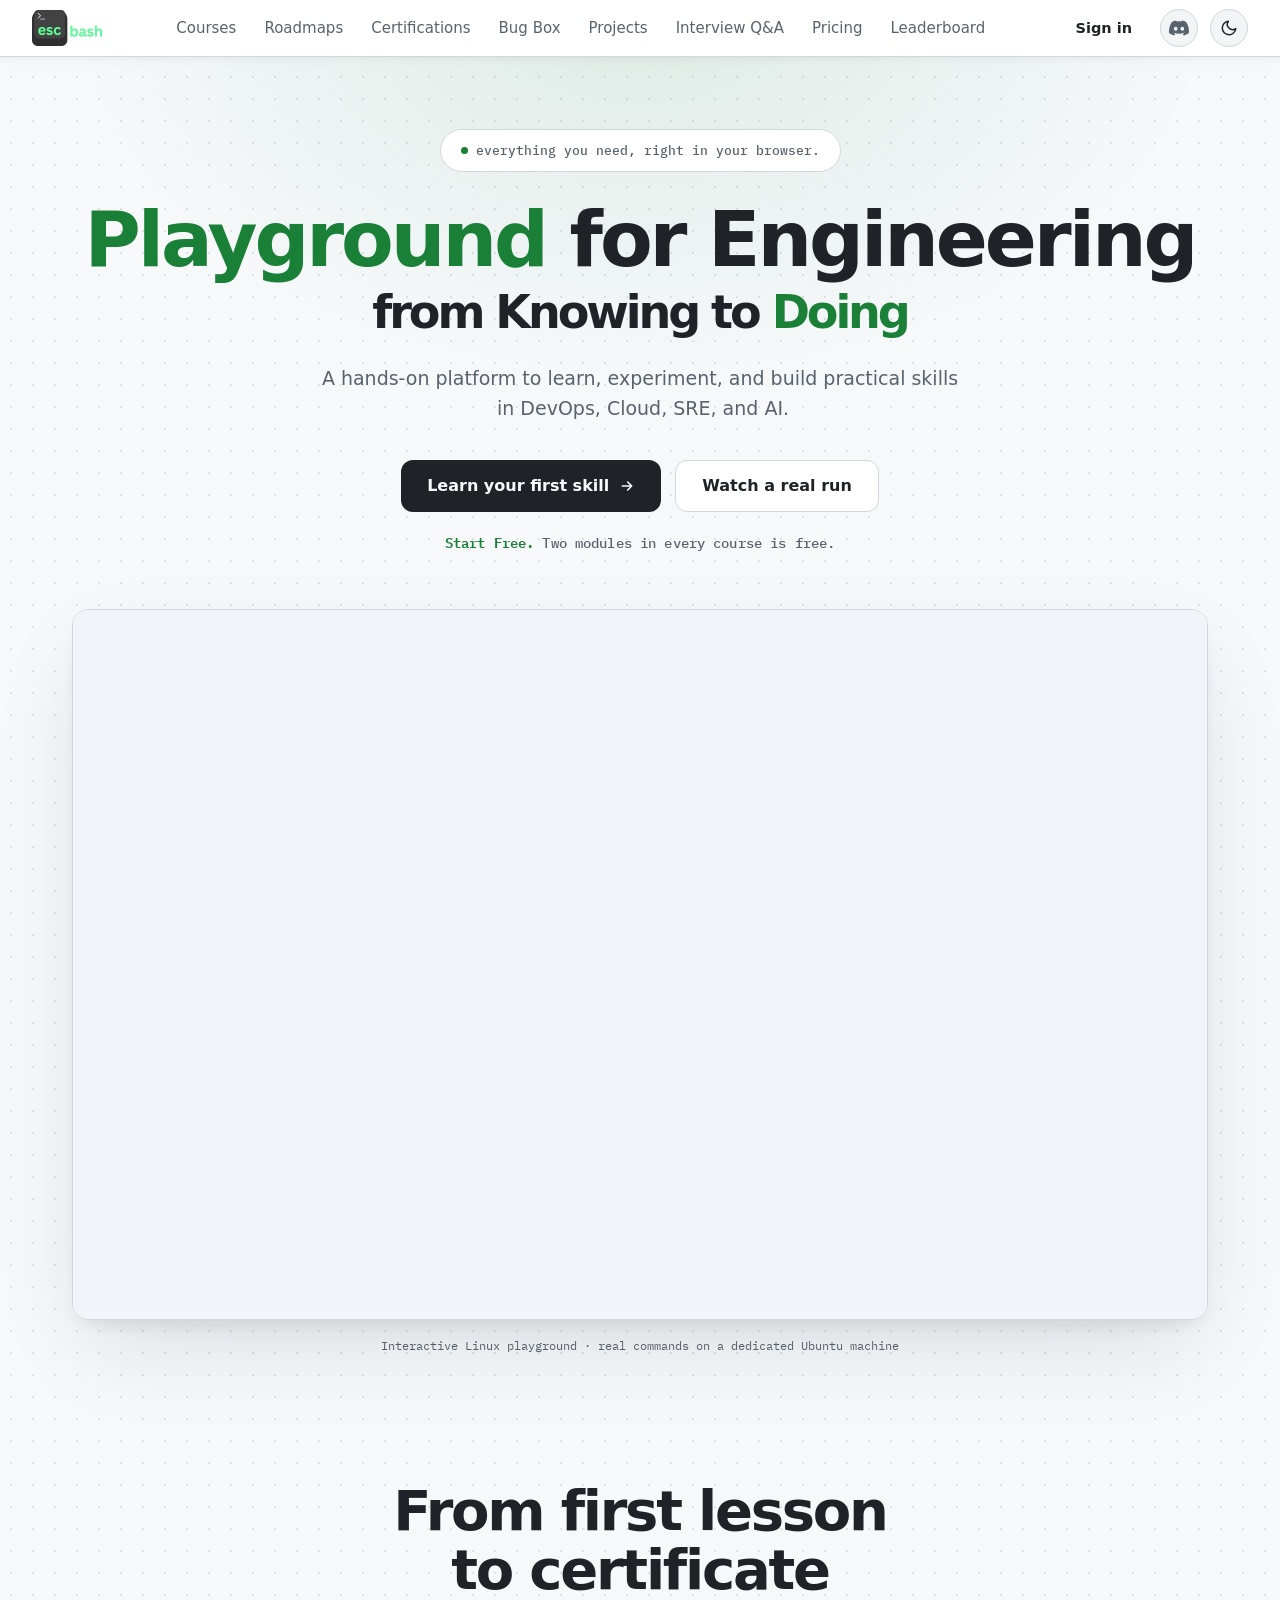
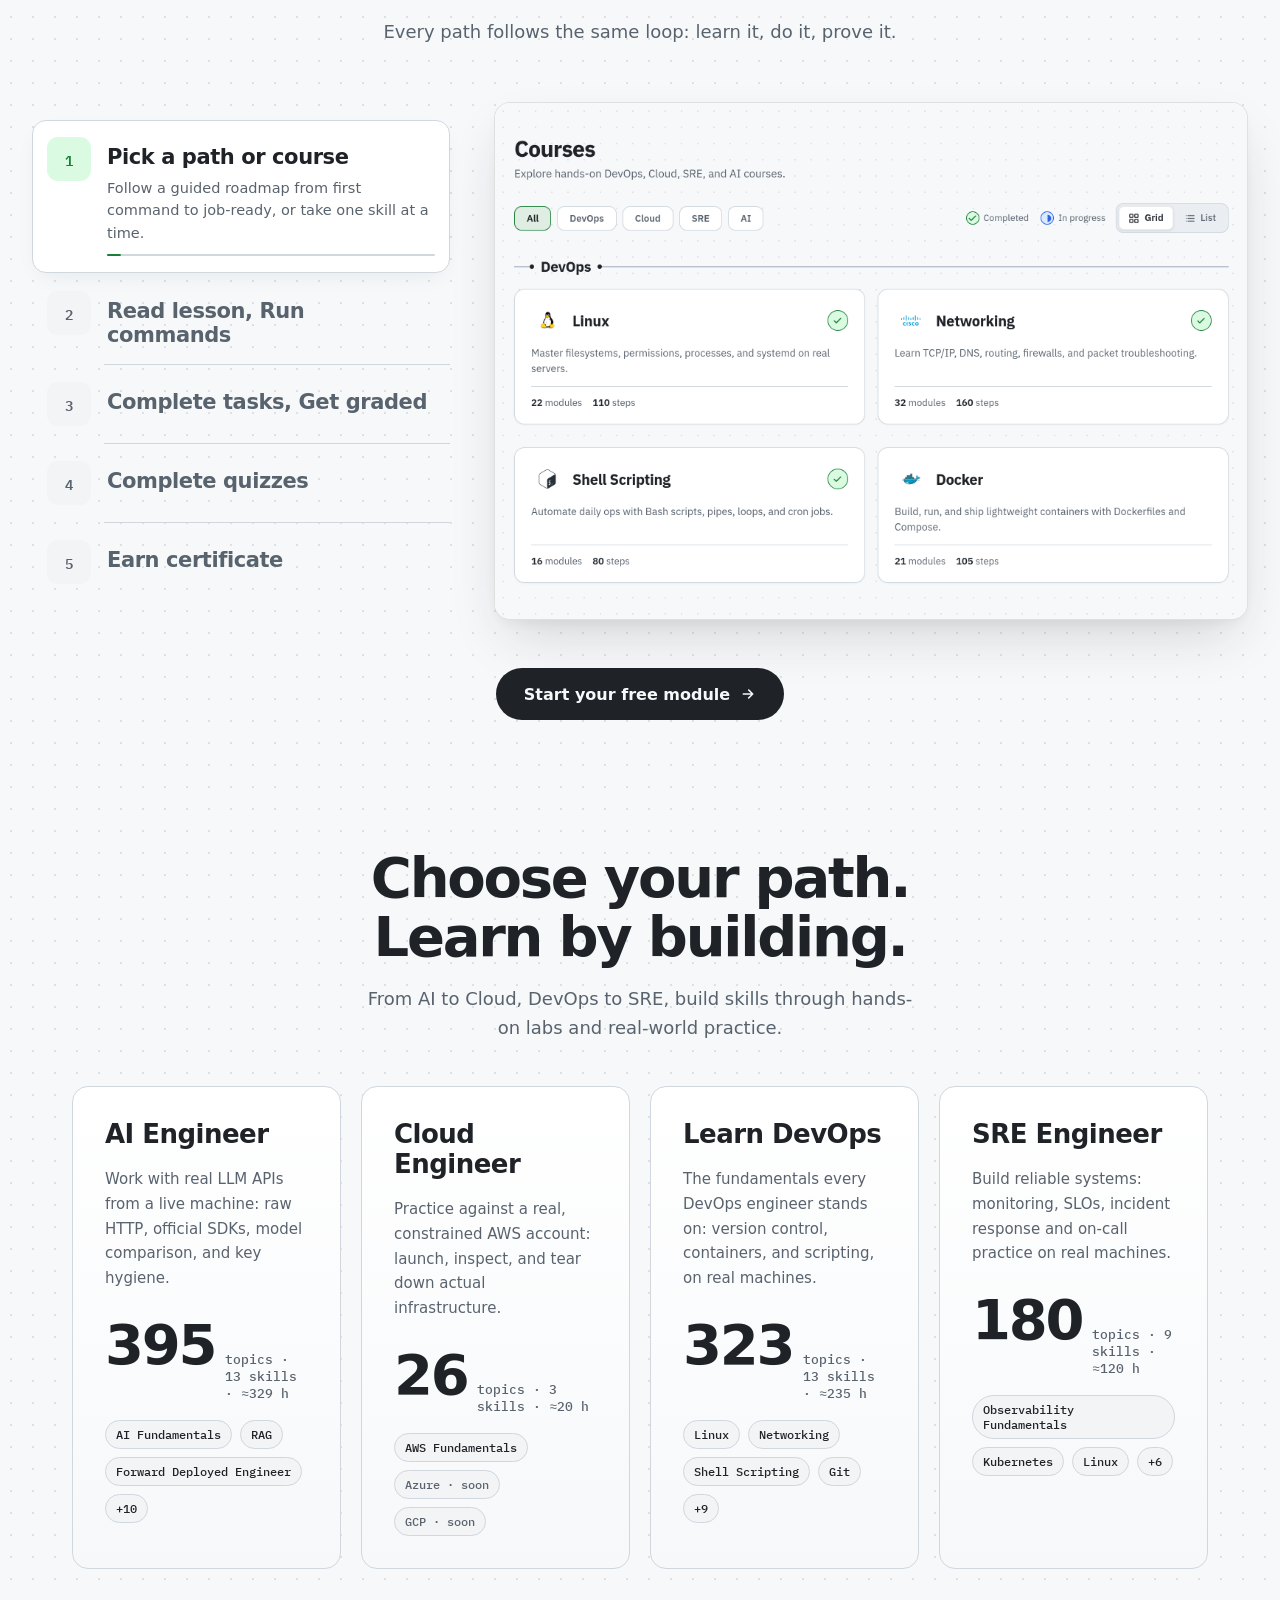
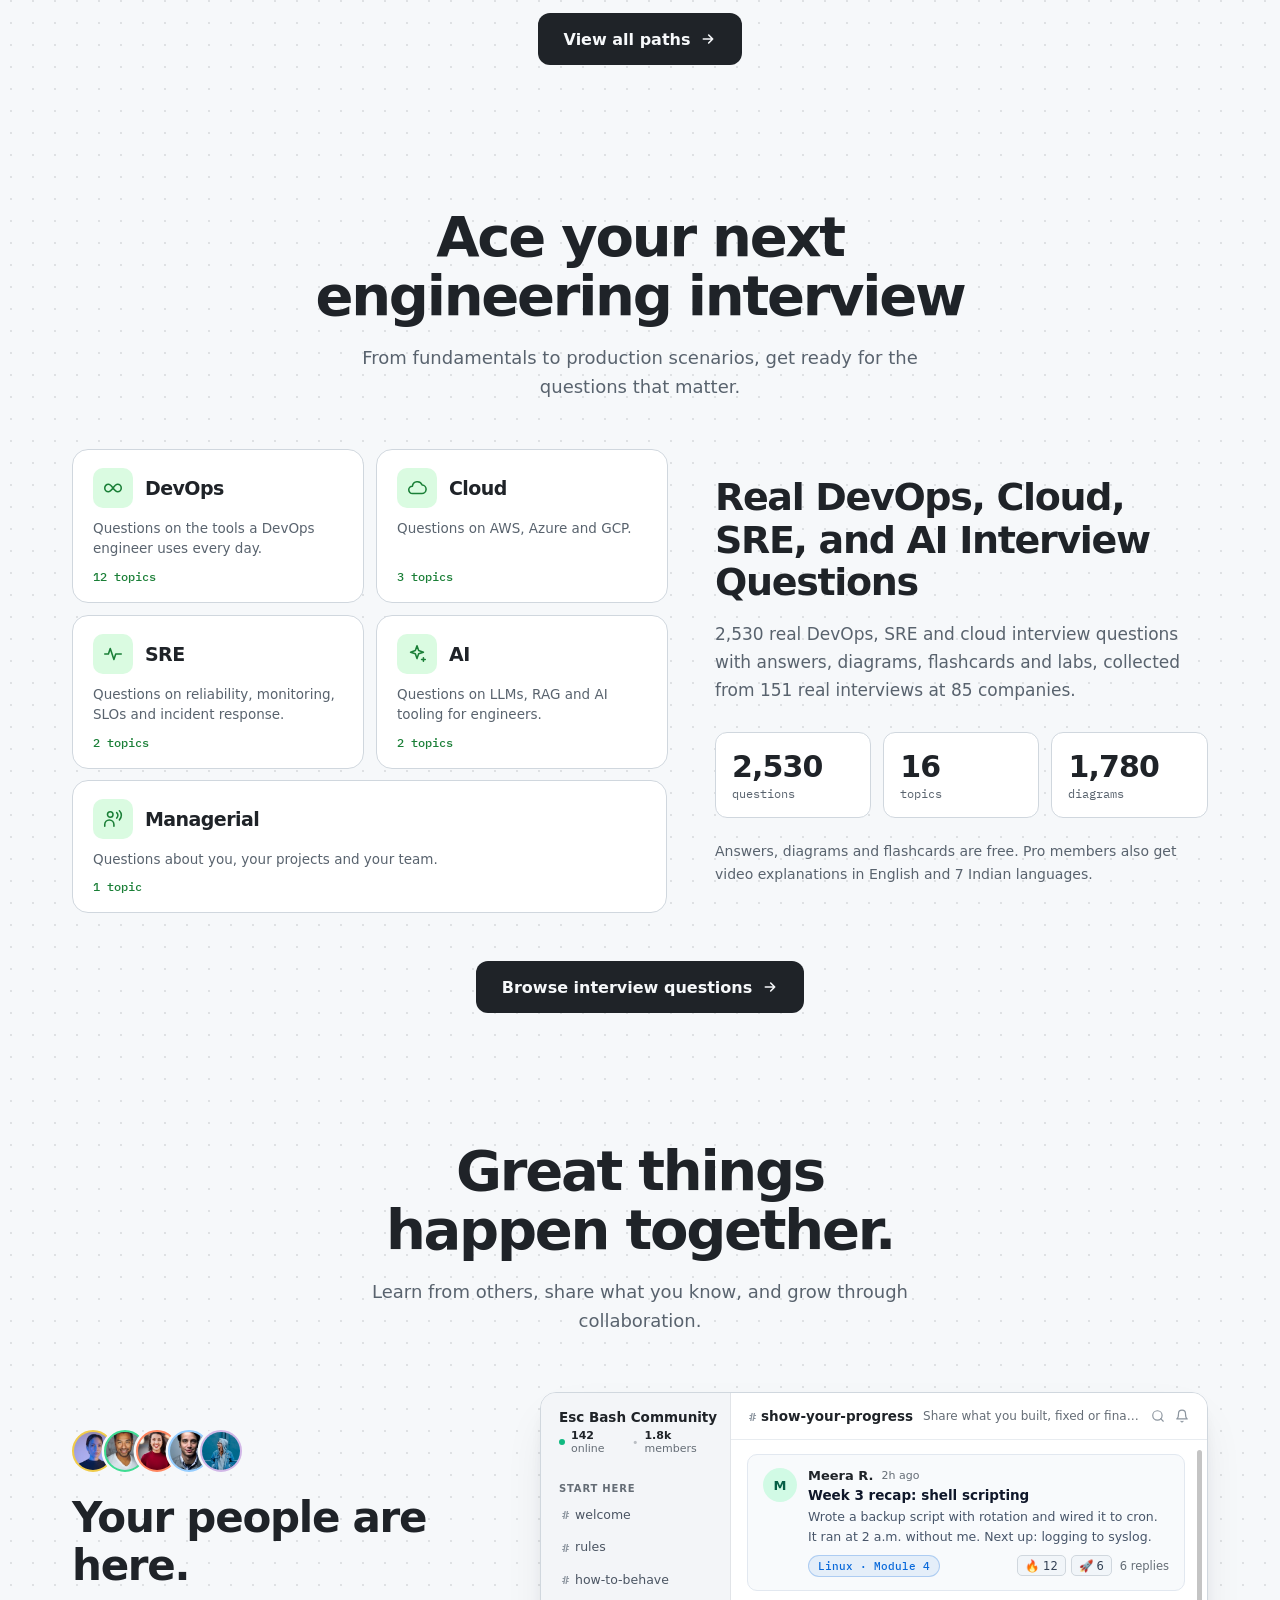
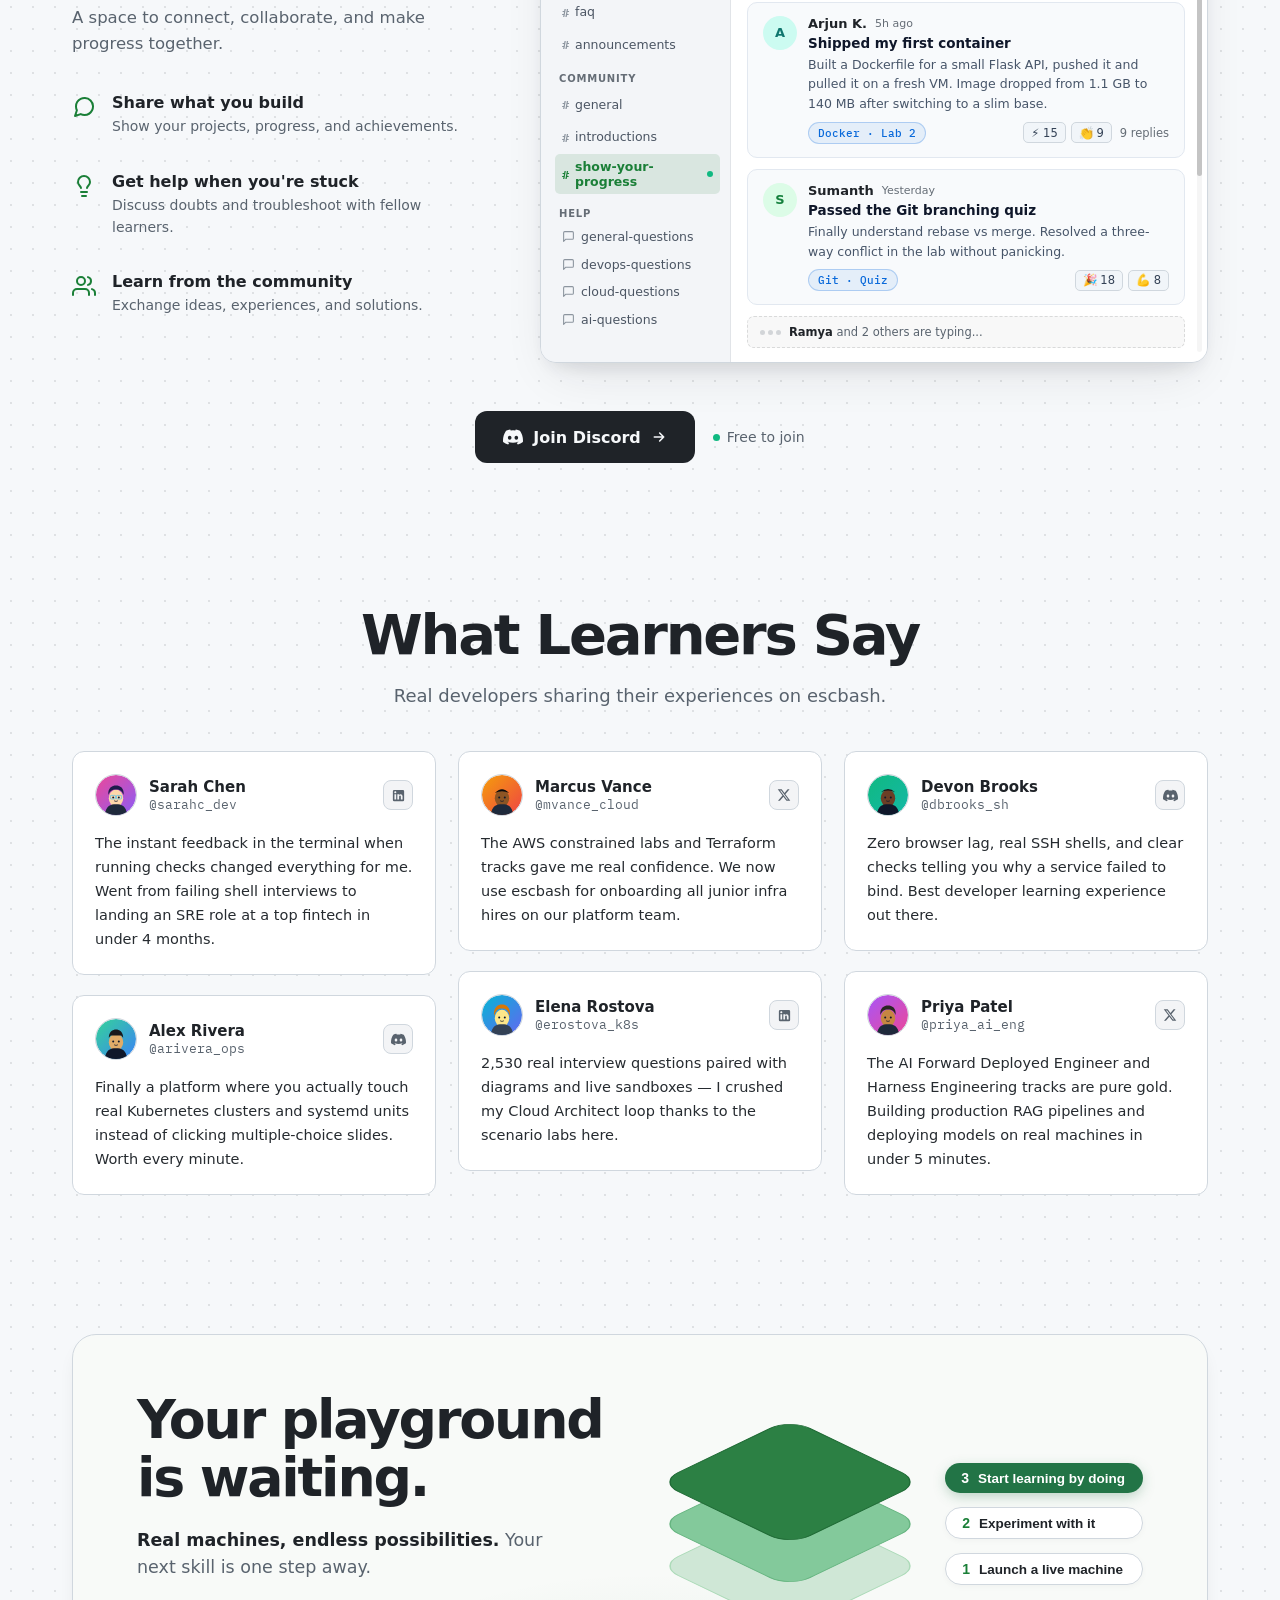
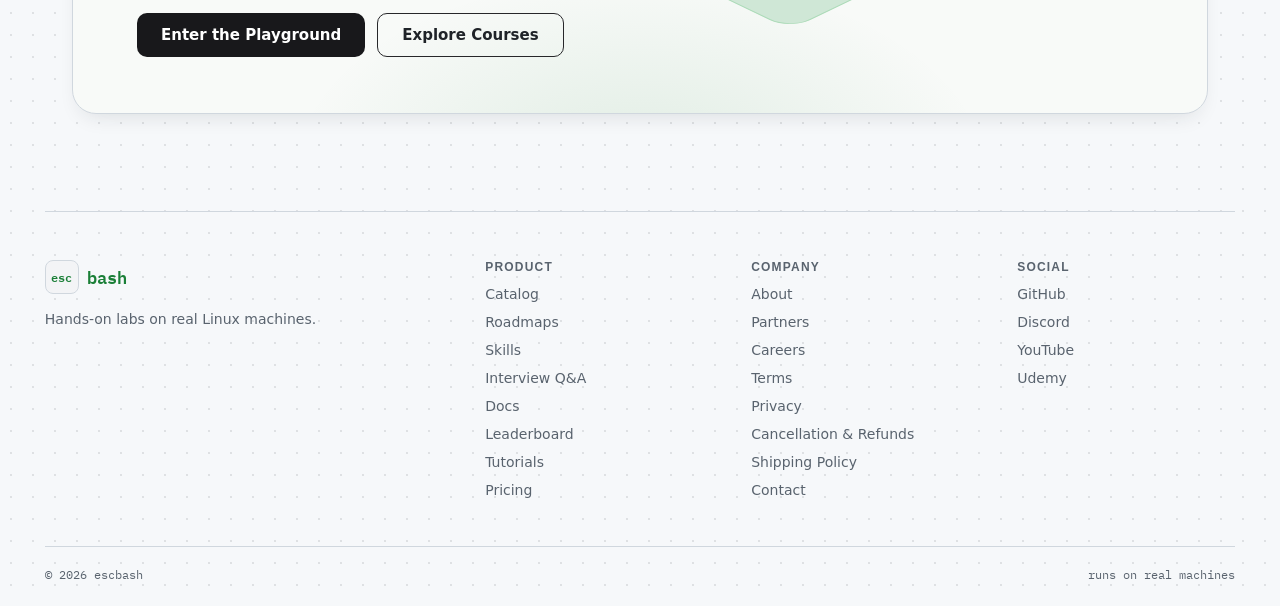
==== index.html @ 96cfae1f "Add DevSecOps static website" ====
<!DOCTYPE html>
<!--
  index.html - static build (HTML + CSS + JS only).
  Markup is pre-rendered; interactions live in JS/escbash.js, menu/step
  fragments in JS/escbash1-data.js. Fonts are self-hosted in fonts/ and
  tech logos in images/tech/. No network requests are needed to render.
-->
<html lang="en">

<head>
  <meta charset="utf-8">
  <script src="JS/theme-init.js"></script>
  <title>escbash - playground for engineering</title>
  <link rel="stylesheet" href="CSS/escbash1.css">
  <meta name="hz:slide-selector" content="[data-canvas-width]">
  <meta name="hz:canvas-width" content="1440">
  <meta name="hz:canvas-height" content="4700">
</head>

<body>
<div id="dc-root"><div class="sc-host">
    <div data-canvas-width="1440" data-canvas-height="4700" data-document-role="page" data-label="B · Lab Window" style="position: relative; color: var(--ink); font-family: Manrope, system-ui, sans-serif; min-height: 100%; overflow-x: clip;">

      
      <header class="top-header">
        <div class="wrap header-inner">
          <a href="index.html" class="brand-link" aria-label="escbash home">
            <img src="[data-uri]" alt="escbash" class="brand-logo">
          </a>
          <nav class="nav-links" aria-label="Main Navigation">
            <button type="button" class="nav-link course-trigger" id="courseMenuBtn" aria-haspopup="menu" aria-expanded="false" aria-controls="courseMenuDropdown">Courses</button>
            <button type="button" class="nav-link course-trigger" id="roadmapMenuBtn" aria-haspopup="menu" aria-expanded="false" aria-controls="roadmapMenuDropdown">Roadmaps</button>
            <a href="#journey" class="nav-link">Certifications</a>
            <a href="#bug-box" class="nav-link">Bug Box</a>
            <a href="#projects" class="nav-link">Projects</a>
            <a href="#interview-qa" class="nav-link">Interview Q&amp;A</a>
            <a href="#start" class="nav-link">Pricing</a>
            <a href="#voices" class="nav-link">Leaderboard</a>
          </nav>
          <div class="top-actions">
            <a href="user-profile.html" class="nav-signin">Sign in</a>
            <a href="https://discord.gg" target="_blank" rel="noopener noreferrer" class="nav-icon-btn discord-btn" aria-label="Discord Community" title="Discord Community">
              <svg width="20" height="20" viewBox="0 0 24 24" fill="currentColor" aria-hidden="true">
                <path d="M20.317 4.37a19.791 19.791 0 0 0-4.885-1.515.074.074 0 0 0-.079.037c-.21.375-.444.864-.608 1.25a18.27 18.27 0 0 0-5.487 0 12.64 12.64 0 0 0-.617-1.25.077.077 0 0 0-.079-.037A19.736 19.736 0 0 0 3.677 4.37a.07.07 0 0 0-.032.027C.533 9.046-.32 13.58.099 18.057a.082.082 0 0 0 .031.057 19.9 19.9 0 0 0 5.993 3.03.078.078 0 0 0 .084-.028c.462-.63.874-1.295 1.226-1.994.021-.041.001-.09-.041-.106a13.107 13.107 0 0 1-1.872-.892.077.077 0 0 1-.008-.128 10.2 10.2 0 0 0 .372-.292.074.074 0 0 1 .077-.01c3.929 1.793 8.18 1.793 12.061 0a.074.074 0 0 1 .078.01c.12.098.246.198.373.292a.077.077 0 0 1-.006.127 12.299 12.299 0 0 1-1.873.894.077.077 0 0 0-.041.107c.36.698.772 1.362 1.225 1.993a.076.076 0 0 0 .084.028 19.839 19.839 0 0 0 6.002-3.03.077.077 0 0 0 .032-.054c.5-5.177-.838-9.674-3.549-13.66a.061.061 0 0 0-.031-.028zM8.02 15.33c-1.183 0-2.157-1.085-2.157-2.419 0-1.333.956-2.419 2.157-2.419 1.21 0 2.176 1.086 2.157 2.419 0 1.334-.956 2.419-2.157 2.419zm7.975 0c-1.183 0-2.157-1.085-2.157-2.419 0-1.333.955-2.419 2.157-2.419 1.21 0 2.176 1.086 2.157 2.419 0 1.334-.946 2.419-2.157 2.419z"></path>
              </svg>
            </a>
            <button type="button" class="tbtn theme-toggle" id="theme" aria-label="Switch colour theme" title="Switch theme">
              <svg class="theme-icon sun-ic" width="18" height="18" viewBox="0 0 24 24" fill="none" stroke="currentColor" stroke-width="2" stroke-linecap="round" stroke-linejoin="round" aria-hidden="true">
                <circle cx="12" cy="12" r="5"></circle>
                <line x1="12" y1="1" x2="12" y2="3"></line>
                <line x1="12" y1="21" x2="12" y2="23"></line>
                <line x1="4.22" y1="4.22" x2="5.64" y2="5.64"></line>
                <line x1="18.36" y1="18.36" x2="19.78" y2="19.78"></line>
                <line x1="1" y1="12" x2="3" y2="12"></line>
                <line x1="21" y1="12" x2="23" y2="12"></line>
                <line x1="4.22" y1="19.78" x2="5.64" y2="18.36"></line>
                <line x1="18.36" y1="5.64" x2="19.78" y2="4.22"></line>
              </svg>
              <svg class="theme-icon moon-ic" width="18" height="18" viewBox="0 0 24 24" fill="none" stroke="currentColor" stroke-width="2" stroke-linecap="round" stroke-linejoin="round" aria-hidden="true">
                <path d="M21 12.79A9 9 0 1 1 11.21 3 7 7 0 0 0 21 12.79z"></path>
              </svg>
            </button>
          </div>
          <div class="cm-panel" id="courseMenuDropdown" role="region" aria-label="Courses menu" style="left: 0px; width: 640px;">
            <div class="cm-top">
              <div class="cm-switch" role="tablist" aria-label="Course tracks">
                
                  <button type="button" class="cm-tab active" role="tab" aria-selected="true" data-cm-tab="devops"><span><span class="sc-interp">DevOps</span></span><span class="cm-tab-count"><span class="sc-interp">13 courses</span></span></button>
                
                  <button type="button" class="cm-tab" role="tab" aria-selected="false" data-cm-tab="cloud"><span><span class="sc-interp">Cloud</span></span><span class="cm-tab-count"><span class="sc-interp">6 courses</span></span></button>
                
                  <button type="button" class="cm-tab" role="tab" aria-selected="false" data-cm-tab="sre"><span><span class="sc-interp">SRE</span></span><span class="cm-tab-count"><span class="sc-interp">6 courses</span></span></button>
                
                  <button type="button" class="cm-tab" role="tab" aria-selected="false" data-cm-tab="ai"><span><span class="sc-interp">AI</span></span><span class="cm-tab-count"><span class="sc-interp">13 courses</span></span></button>
                
              </div>
            </div>
            <div class="cm-grid" id="cmGrid" role="tabpanel">
              
                <button type="button" class="cm-card active" data-course-name="Linux">
                  <div class="cm-logo-wrap"><img class="cm-logo" alt="" src="[data-uri]"></div>
                  <div class="cm-meta">
                    <div class="cm-title" title="Linux"><span class="sc-interp">Linux</span></div>
                    <div class="cm-sub"><span class="sc-interp">22 modules</span></div>
                  </div>
                </button>
              
                <button type="button" class="cm-card" data-course-name="Networking">
                  <div class="cm-logo-wrap"><img class="cm-logo" alt="" src="[data-uri]"></div>
                  <div class="cm-meta">
                    <div class="cm-title" title="Networking"><span class="sc-interp">Networking</span></div>
                    <div class="cm-sub"><span class="sc-interp">32 modules</span></div>
                  </div>
                </button>
              
                <button type="button" class="cm-card" data-course-name="Shell Scripting">
                  <div class="cm-logo-wrap is-light-mark"><img class="cm-logo" alt="" src="images/tech/bash-original.svg"></div>
                  <div class="cm-meta">
                    <div class="cm-title" title="Shell Scripting"><span class="sc-interp">Shell Scripting</span></div>
                    <div class="cm-sub"><span class="sc-interp">16 modules</span></div>
                  </div>
                </button>
              
                <button type="button" class="cm-card" data-course-name="Docker">
                  <div class="cm-logo-wrap"><img class="cm-logo" alt="" src="images/tech/docker-original.svg"></div>
                  <div class="cm-meta">
                    <div class="cm-title" title="Docker"><span class="sc-interp">Docker</span></div>
                    <div class="cm-sub"><span class="sc-interp">21 modules</span></div>
                  </div>
                </button>
              
                <button type="button" class="cm-card" data-course-name="Kubernetes">
                  <div class="cm-logo-wrap"><img class="cm-logo" alt="" src="images/tech/kubernetes-original.svg"></div>
                  <div class="cm-meta">
                    <div class="cm-title" title="Kubernetes"><span class="sc-interp">Kubernetes</span></div>
                    <div class="cm-sub"><span class="sc-interp">30 modules</span></div>
                  </div>
                </button>
              
                <button type="button" class="cm-card" data-course-name="Python for DevOps">
                  <div class="cm-logo-wrap"><img class="cm-logo" alt="" src="images/tech/python-original.svg"></div>
                  <div class="cm-meta">
                    <div class="cm-title" title="Python for DevOps"><span class="sc-interp">Python for DevOps</span></div>
                    <div class="cm-sub"><span class="sc-interp">31 modules</span></div>
                  </div>
                </button>
              
                <button type="button" class="cm-card" data-course-name="Go for DevOps">
                  <div class="cm-logo-wrap"><img class="cm-logo" alt="" src="images/tech/go-original.svg"></div>
                  <div class="cm-meta">
                    <div class="cm-title" title="Go for DevOps"><span class="sc-interp">Go for DevOps</span></div>
                    <div class="cm-sub"><span class="sc-interp">30 modules</span></div>
                  </div>
                </button>
              
                <button type="button" class="cm-card" data-course-name="Helm">
                  <div class="cm-logo-wrap is-light-mark"><img class="cm-logo" alt="" src="[data-uri]"></div>
                  <div class="cm-meta">
                    <div class="cm-title" title="Helm"><span class="sc-interp">Helm</span></div>
                    <div class="cm-sub"><span class="sc-interp">27 modules</span></div>
                  </div>
                </button>
              
                <button type="button" class="cm-card" data-course-name="Argo CD">
                  <div class="cm-logo-wrap"><img class="cm-logo" alt="" src="images/tech/argocd-original.svg"></div>
                  <div class="cm-meta">
                    <div class="cm-title" title="Argo CD"><span class="sc-interp">Argo CD</span></div>
                    <div class="cm-sub"><span class="sc-interp">11 modules</span></div>
                  </div>
                </button>
              
                <button type="button" class="cm-card" data-course-name="Terraform with AWS">
                  <div class="cm-logo-wrap"><img class="cm-logo" alt="" src="images/tech/terraform-original.svg"></div>
                  <div class="cm-meta">
                    <div class="cm-title" title="Terraform with AWS"><span class="sc-interp">Terraform with AWS</span></div>
                    <div class="cm-sub"><span class="sc-interp">33 modules</span></div>
                  </div>
                </button>
              
                <button type="button" class="cm-card" data-course-name="Git">
                  <div class="cm-logo-wrap"><img class="cm-logo" alt="" src="images/tech/git-original.svg"></div>
                  <div class="cm-meta">
                    <div class="cm-title" title="Git"><span class="sc-interp">Git</span></div>
                    <div class="cm-sub"><span class="sc-interp">24 modules</span></div>
                  </div>
                </button>
              
                <button type="button" class="cm-card" data-course-name="GitHub Actions">
                  <div class="cm-logo-wrap"><img class="cm-logo" alt="" src="images/tech/githubactions-original.svg"></div>
                  <div class="cm-meta">
                    <div class="cm-title" title="GitHub Actions"><span class="sc-interp">GitHub Actions</span></div>
                    <div class="cm-sub"><span class="sc-interp">26 modules</span></div>
                  </div>
                </button>
              
                <button type="button" class="cm-card" data-course-name="Observability Fundamentals">
                  <div class="cm-logo-wrap"><img class="cm-logo" alt="" src="images/tech/grafana-original.svg"></div>
                  <div class="cm-meta">
                    <div class="cm-title" title="Observability Fundamentals"><span class="sc-interp">Observability Fundamentals</span></div>
                    <div class="cm-sub"><span class="sc-interp">20 modules</span></div>
                  </div>
                </button>
              
            </div>
            <div class="cm-foot">
              <span class="cm-cli" id="cmCli"><span class="sc-interp">root@escbash:~# ls /courses/devops</span></span>
              <a href="#paths" class="cm-all" id="cmAllLink">
                <span>All courses</span>
                <svg width="13" height="13" viewBox="0 0 24 24" fill="none" stroke="currentColor" stroke-width="2.3" stroke-linecap="round" stroke-linejoin="round" aria-hidden="true">
                  <line x1="5" y1="12" x2="19" y2="12"></line>
                  <polyline points="12 5 19 12 12 19"></polyline>
                </svg>
              </a>
            </div>
          </div>
          <div class="cm-panel" id="roadmapMenuDropdown" role="region" aria-label="Roadmaps menu" style="left: 0px; width: 640px;">
            <div class="cm-top">
              <div class="cm-switch" role="tablist" aria-label="Roadmap tracks">
                
                  <button type="button" class="cm-tab active" role="tab" aria-selected="true" data-cm-tab="all"><span><span class="sc-interp">All paths</span></span><span class="cm-tab-count"><span class="sc-interp">6 paths</span></span></button>
                
                  <button type="button" class="cm-tab" role="tab" aria-selected="false" data-cm-tab="engineering"><span><span class="sc-interp">Engineering</span></span><span class="cm-tab-count"><span class="sc-interp">2 paths</span></span></button>
                
                  <button type="button" class="cm-tab" role="tab" aria-selected="false" data-cm-tab="ops"><span><span class="sc-interp">Ops &amp; Sec</span></span><span class="cm-tab-count"><span class="sc-interp">3 paths</span></span></button>
                
                  <button type="button" class="cm-tab" role="tab" aria-selected="false" data-cm-tab="data"><span><span class="sc-interp">Data &amp; AI</span></span><span class="cm-tab-count"><span class="sc-interp">2 paths</span></span></button>
                
              </div>
            </div>
            <div class="cm-grid" id="rmGrid" role="tabpanel">
              
                <button type="button" class="cm-card" data-roadmap-name="AI engineer">
                  <div class="cm-logo-wrap rm-icon-tile rm-icon-violet">
                    
                      <svg width="18" height="18" viewBox="0 0 24 24" fill="none" stroke="currentColor" stroke-width="1.85" stroke-linecap="round" stroke-linejoin="round" aria-hidden="true">
                        <path d="M12 3l1.9 4.6L18.5 9.5l-4.6 1.9L12 16l-1.9-4.6L5.5 9.5l4.6-1.9L12 3z"></path>
                        <path d="M5.5 16.5l.9 2.1 2.1.9-2.1.9-.9 2.1-.9-2.1-2.1-.9 2.1-.9.9-2.1z"></path>
                      </svg>
                    
                    
                    
                    
                    
                    
                  </div>
                  <div class="cm-meta">
                    <div class="cm-title" title="AI engineer"><span class="sc-interp">AI engineer</span></div>
                    <div class="cm-sub"><span class="sc-interp">12 courses · 120 h</span></div>
                  </div>
                </button>
              
                <button type="button" class="cm-card" data-roadmap-name="DevOps engineer">
                  <div class="cm-logo-wrap rm-icon-tile rm-icon-cyan">
                    
                    
                      <svg width="18" height="18" viewBox="0 0 24 24" fill="none" stroke="currentColor" stroke-width="1.9" stroke-linecap="round" stroke-linejoin="round" aria-hidden="true">
                        <path d="M18.178 8c5.096 0 5.096 8 0 8-5.095 0-7.133-8-12.739-8-4.585 0-4.585 8 0 8 5.606 0 7.644-8 12.74-8z">
                        </path>
                      </svg>
                    
                    
                    
                    
                    
                  </div>
                  <div class="cm-meta">
                    <div class="cm-title" title="DevOps engineer"><span class="sc-interp">DevOps engineer</span></div>
                    <div class="cm-sub"><span class="sc-interp">14 courses · 110 h</span></div>
                  </div>
                </button>
              
                <button type="button" class="cm-card" data-roadmap-name="SRE engineer">
                  <div class="cm-logo-wrap rm-icon-tile rm-icon-green">
                    
                    
                    
                      <svg width="18" height="18" viewBox="0 0 24 24" fill="none" stroke="currentColor" stroke-width="1.95" stroke-linecap="round" stroke-linejoin="round" aria-hidden="true">
                        <polyline points="22 12 18 12 15 20 9 4 6 12 2 12"></polyline>
                      </svg>
                    
                    
                    
                    
                  </div>
                  <div class="cm-meta">
                    <div class="cm-title" title="SRE engineer"><span class="sc-interp">SRE engineer</span></div>
                    <div class="cm-sub"><span class="sc-interp">11 courses · 95 h</span></div>
                  </div>
                </button>
              
                <button type="button" class="cm-card" data-roadmap-name="Security engineer">
                  <div class="cm-logo-wrap rm-icon-tile rm-icon-blue">
                    
                    
                    
                    
                      <svg width="18" height="18" viewBox="0 0 24 24" fill="none" stroke="currentColor" stroke-width="1.85" stroke-linecap="round" stroke-linejoin="round" aria-hidden="true">
                        <path d="M12 22s8-4 8-10V5l-8-3-8 3v7c0 6 8 10 8 10z"></path>
                        <path d="M9 12l2 2 4-4"></path>
                      </svg>
                    
                    
                    
                  </div>
                  <div class="cm-meta">
                    <div class="cm-title" title="Security engineer"><span class="sc-interp">Security engineer</span></div>
                    <div class="cm-sub"><span class="sc-interp">13 courses · 105 h</span></div>
                  </div>
                </button>
              
                <button type="button" class="cm-card active" data-roadmap-name="Data engineer">
                  <div class="cm-logo-wrap rm-icon-tile rm-icon-teal">
                    
                    
                    
                    
                    
                      <svg width="18" height="18" viewBox="0 0 24 24" fill="none" stroke="currentColor" stroke-width="1.85" stroke-linecap="round" stroke-linejoin="round" aria-hidden="true">
                        <ellipse cx="12" cy="5" rx="8" ry="3"></ellipse>
                        <path d="M4 5v6c0 1.66 3.58 3 8 3s8-1.34 8-3V5"></path>
                        <path d="M4 11v6c0 1.66 3.58 3 8 3s8-1.34 8-3v-6"></path>
                      </svg>
                    
                    
                  </div>
                  <div class="cm-meta">
                    <div class="cm-title" title="Data engineer"><span class="sc-interp">Data engineer</span></div>
                    <div class="cm-sub"><span class="sc-interp">7 courses · 96 h</span></div>
                  </div>
                </button>
              
                <button type="button" class="cm-card" data-roadmap-name="Cloud engineer">
                  <div class="cm-logo-wrap rm-icon-tile rm-icon-sky">
                    
                    
                    
                    
                    
                    
                      <svg width="18" height="18" viewBox="0 0 24 24" fill="none" stroke="currentColor" stroke-width="1.85" stroke-linecap="round" stroke-linejoin="round" aria-hidden="true">
                        <path d="M17.5 19H9a7 7 0 1 1 6.71-9h1.79a4.5 4.5 0 1 1 0 9z"></path>
                      </svg>
                    
                  </div>
                  <div class="cm-meta">
                    <div class="cm-title" title="Cloud engineer"><span class="sc-interp">Cloud engineer</span></div>
                    <div class="cm-sub"><span class="sc-interp">10 courses · 90 h</span></div>
                  </div>
                </button>
              
            </div>
            <div class="cm-foot">
              <span class="cm-cli" id="rmCli"><span class="sc-interp">root@escbash:~# ls /roadmaps</span></span>
              <a href="roadmap.html" class="cm-all" id="rmAllLink">
                <span>All roadmaps</span>
                <svg width="13" height="13" viewBox="0 0 24 24" fill="none" stroke="currentColor" stroke-width="2.3" stroke-linecap="round" stroke-linejoin="round" aria-hidden="true">
                  <line x1="5" y1="12" x2="19" y2="12"></line>
                  <polyline points="12 5 19 12 12 19"></polyline>
                </svg>
              </a>
            </div>
          </div>
        </div>
      </header>

      <div style="position: relative;">
        
        <section id="top" class="fade-up visible" style="max-width: 1200px; margin: 0px auto; padding: 72px 32px 0px; text-align: center;">
          <span class="anim-badge" style="display: inline-flex; align-items: center; gap: 8px; padding: 12px 20px; border: 1px solid var(--line); border-radius: 999px; background: var(--surface); font: 500 13px &quot;IBM Plex Mono&quot;, monospace; color: var(--mute); position: static;"><span style="width: 7px; height: 7px; border-radius: 50%; background: var(--lamp);"></span>everything you need, right in
            your browser.</span>
          <h1 class="anim-title" style="margin: 28px auto 0px; max-width: 1136px; font-size: clamp(26px, 6vw, 84px); line-height: 1.04; letter-spacing: -0.04em; font-weight: 800; text-wrap: balance; color: var(--ink);">
            <span style="display: block; white-space: nowrap;"><span style="color: var(--lamp);">Playground</span> for
              Engineering</span><span style="display: block; font-size: 0.6em; font-weight: 700; margin-top: 0.2em; color: var(--ink);">from Knowing to
              <span style="color: var(--lamp);">Doing</span></span>
          </h1>
          <p class="anim-sub" style="margin: 26px auto 0px; max-width: 680px; font-size: 19px; line-height: 1.6; color: var(--mute); text-wrap: pretty;">
            A hands-on platform to learn, experiment, and build practical skills<br>&nbsp;in DevOps, Cloud, SRE, and AI.
          </p>
          <div class="anim-cta" style="margin-top: 36px; display: flex; flex-wrap: wrap; justify-content: center; gap: 14px;">
            <a href="#start" style="display: inline-flex; align-items: center; gap: 10px; min-height: 52px; padding: 0px 26px; border-radius: 12px; background: var(--ink); color: var(--bg); font-weight: 700; font-size: 16px;">Learn
              your first skill<svg width="16" height="16" viewBox="0 0 24 24" fill="none" stroke="currentColor" stroke-width="2.4" stroke-linecap="round" stroke-linejoin="round" aria-hidden="true">
                <path d="M5 12h14M13 6l6 6-6 6"></path>
              </svg></a>
            <a href="#lab-window" id="heroWatchRunBtn" style="display: inline-flex; align-items: center; min-height: 52px; padding: 0px 26px; border-radius: 12px; border: 1px solid var(--line); background: var(--surface); color: var(--ink); font-weight: 600; font-size: 16px;">Watch
              a real run</a>
          </div>
          <p class="anim-cta" style="margin: 18px auto 0px; font: 500 13.5px &quot;IBM Plex Mono&quot;, monospace; color: var(--mute); letter-spacing: 0.01em;">
            <span style="color: var(--lamp); font-weight: 600;">Start Free.</span> Two modules in every course is free.
          </p>
        </section>

        
        <section id="lab-window" class="fade-up visible" style="max-width: 1200px; margin: 56px auto 0px; padding: 0px 32px;">
          <div class="anim-hero-card" style="border: 1px solid var(--line); border-radius: 16px; background: var(--surface); overflow: hidden; box-shadow: 0 36px 90px -20px var(--term-shadow),var(--lift);">
            
            <div id="labScreenContainer" style="position: relative; width: 100%; aspect-ratio: 16 / 10; background: var(--term); overflow: hidden;">
              
              <div class="lab-clip is-active" data-hero-clip="0">
                <video id="labVideoDark" class="lab-screen-vid vid-dark" src="Assets/lab1-demo-dark.mp4?v=5" preload="auto" muted="" playsinline="" disablepictureinpicture=""></video>
                <video id="labVideoLight" class="lab-screen-vid vid-light" src="Assets/lab1-demo-light.mp4?v=5" preload="auto" muted="" playsinline="" disablepictureinpicture=""></video>
              </div>

              
              <div class="lab-clip" data-hero-clip="1">
                <video id="labTaskVideoDark" class="lab-screen-vid vid-dark" src="Assets/lab1_walkthrough_dark.mp4?v=2" preload="metadata" muted="" playsinline="" disablepictureinpicture=""></video>
                <video id="labTaskVideoLight" class="lab-screen-vid vid-light" src="Assets/lab1_walkthrough_light.mp4?v=2" preload="metadata" muted="" playsinline="" disablepictureinpicture=""></video>
              </div>

              
              <div class="lab-clip" data-hero-clip="2">
                <video id="labQuizVideoDark" class="lab-screen-vid vid-dark" src="Assets/lab1-quiz-dark.mp4?v=1" preload="metadata" muted="" playsinline="" disablepictureinpicture=""></video>
                <video id="labQuizVideoLight" class="lab-screen-vid vid-light" src="Assets/lab1-quiz-light.mp4?v=1" preload="metadata" muted="" playsinline="" disablepictureinpicture=""></video>
              </div>

              
              <div id="heroSplash" class="hero-splash show" aria-hidden="true">
                <div class="hero-splash-inner">
                  <div class="hero-splash-tile">
                    <div class="hero-splash-badge">
                      
                      <span class="hero-splash-icon is-active" data-splash-icon="0">
                        <svg width="24" height="24" viewBox="0 0 24 24" fill="none" stroke="currentColor" stroke-width="2.2" stroke-linecap="round" stroke-linejoin="round">
                          <path d="M2 3h6a4 4 0 0 1 4 4v14a3 3 0 0 0-3-3H2z"></path>
                          <path d="M22 3h-6a4 4 0 0 0-4 4v14a3 3 0 0 1 3-3h7z"></path>
                        </svg>
                      </span>
                      
                      <span class="hero-splash-icon" data-splash-icon="1">
                        <svg width="24" height="24" viewBox="0 0 24 24" fill="none" stroke="currentColor" stroke-width="2.5" stroke-linecap="round" stroke-linejoin="round">
                          <polyline points="4 17 10 11 4 5"></polyline>
                          <line x1="12" y1="19" x2="20" y2="19"></line>
                        </svg>
                      </span>
                      
                      <span class="hero-splash-icon" data-splash-icon="2">
                        <svg width="24" height="24" viewBox="0 0 24 24" fill="none" stroke="currentColor" stroke-width="2.3" stroke-linecap="round" stroke-linejoin="round">
                          <path d="M22 11.08V12a10 10 0 1 1-5.93-9.14"></path>
                          <polyline points="22 4 12 14.01 9 11.01"></polyline>
                        </svg>
                      </span>
                    </div>
                  </div>
                  <div id="heroSplashTitle" class="hero-splash-title">Lesson</div>
                  <div id="heroSplashSub" class="hero-splash-sub">The shell &amp; first commands</div>
                </div>
              </div>
            </div>
          </div>
          <p id="heroCaption" style="margin: 18px 0px 0px; text-align: center; font: 400 12px &quot;IBM Plex Mono&quot;, monospace; color: var(--mute);">Interactive Linux playground · real commands on a dedicated Ubuntu machine</p>
        </section>

        
        <section id="journey" style="max-width: 1320px; margin: 0px auto; padding: 128px 32px 0px;">
          <div class="fade-up" style="text-align: center;">
            <h2 style="margin: 0px auto; max-width: 720px; font-size: clamp(32px, 4.6vw, 56px); letter-spacing: -0.04em; line-height: 1.06; font-weight: 800; text-wrap: balance; color: var(--ink);">
              From first lesson to certificate</h2>
            <p style="margin: 18px auto 0px; max-width: 560px; font-size: 18px; line-height: 1.6; color: var(--mute);">Every path
              follows the same loop: learn it, do it, prove it.</p>
          </div>
          <div class="journey-layout">
            <div class="fade-up delay-1 journey-steps-col">
              
                <div>
                  <button type="button" aria-pressed="true" class="req-step-btn is-active" style="display: flex; gap: 16px; width: 100%; text-align: left; padding: 16px 14px; cursor: pointer; color: inherit; font-family: inherit; min-height: 44px;">
                    <span class="req-step-icon-active" data-step-num="1" style="flex: 0 0 auto; width: 44px; height: 44px; border-radius: 11px; display: inline-flex; align-items: center; justify-content: center; font: 600 14px &quot;IBM Plex Mono&quot;, monospace; transition: background-color 0.3s, color 0.3s; background: var(--lamp-soft); color: var(--lamp);"><span class="sc-interp">1</span></span>
                    <span style="flex: 1 1 0%; min-width: 0px; display: flex; flex-direction: column; padding-top: 8px;">
                      <span class="req-step-title-active" style="font-size: 21px; font-weight: 700; letter-spacing: -0.02em; transition: color 0.3s; color: var(--ink);"><span class="sc-interp">Pick a path or course</span></span>
                      <span class="req-acc-wrap req-acc-open">
                        <span class="req-acc-inner">
                          <span style="display: block; font-size: 14.5px; line-height: 1.55; color: var(--mute); min-height: 45px; padding-bottom: 10px;"><span class="sc-interp">Follow a guided roadmap from first command to job-ready, or take one skill at a time.</span></span>
                          <span style="display: block; height: 2px; width: 100%; background: var(--line); border-radius: 999px; overflow: hidden;">
                            <span class="req-step-bar" data-step-bar="0" style="display: block; height: 100%; width: 100%; transform-origin: left center; transform: scaleX(0); background: var(--lamp); border-radius: 999px; will-change: transform;"></span>
                          </span>
                        </span>
                      </span>
                    </span>
                  </button>
                  <div style="margin-left: 72px; height: 1px; transition: background-color 0.3s; background: transparent;">
                  </div>
                </div>
              
                <div>
                  <button type="button" aria-pressed="false" class="req-step-btn" style="display: flex; gap: 16px; width: 100%; text-align: left; padding: 16px 14px; cursor: pointer; color: inherit; font-family: inherit; min-height: 44px;">
                    <span class="req-step-icon-inactive" data-step-num="2" style="flex: 0 0 auto; width: 44px; height: 44px; border-radius: 11px; display: inline-flex; align-items: center; justify-content: center; font: 600 14px &quot;IBM Plex Mono&quot;, monospace; transition: background-color 0.3s, color 0.3s; background: var(--step-icon-bg); color: var(--mute);"><span class="sc-interp">2</span></span>
                    <span style="flex: 1 1 0%; min-width: 0px; display: flex; flex-direction: column; padding-top: 8px;">
                      <span class="req-step-title-inactive" style="font-size: 21px; font-weight: 700; letter-spacing: -0.02em; transition: color 0.3s; color: var(--mute);"><span class="sc-interp">Read lesson, Run commands</span></span>
                      <span class="req-acc-wrap req-acc-closed">
                        <span class="req-acc-inner">
                          <span style="display: block; font-size: 14.5px; line-height: 1.55; color: var(--mute); min-height: 45px; padding-bottom: 10px;"><span class="sc-interp">Short chapters explain each idea, then hand you a real machine to try it on.</span></span>
                          <span style="display: block; height: 2px; width: 100%; background: var(--line); border-radius: 999px; overflow: hidden;">
                            <span class="req-step-bar" data-step-bar="1" style="display: block; height: 100%; width: 100%; transform-origin: left center; transform: scaleX(0); background: var(--lamp); border-radius: 999px; will-change: transform;"></span>
                          </span>
                        </span>
                      </span>
                    </span>
                  </button>
                  <div style="margin-left: 72px; height: 1px; transition: background-color 0.3s; background: var(--line);">
                  </div>
                </div>
              
                <div>
                  <button type="button" aria-pressed="false" class="req-step-btn" style="display: flex; gap: 16px; width: 100%; text-align: left; padding: 16px 14px; cursor: pointer; color: inherit; font-family: inherit; min-height: 44px;">
                    <span class="req-step-icon-inactive" data-step-num="3" style="flex: 0 0 auto; width: 44px; height: 44px; border-radius: 11px; display: inline-flex; align-items: center; justify-content: center; font: 600 14px &quot;IBM Plex Mono&quot;, monospace; transition: background-color 0.3s, color 0.3s; background: var(--step-icon-bg); color: var(--mute);"><span class="sc-interp">3</span></span>
                    <span style="flex: 1 1 0%; min-width: 0px; display: flex; flex-direction: column; padding-top: 8px;">
                      <span class="req-step-title-inactive" style="font-size: 21px; font-weight: 700; letter-spacing: -0.02em; transition: color 0.3s; color: var(--mute);"><span class="sc-interp">Complete tasks, Get graded</span></span>
                      <span class="req-acc-wrap req-acc-closed">
                        <span class="req-acc-inner">
                          <span style="display: block; font-size: 14.5px; line-height: 1.55; color: var(--mute); min-height: 45px; padding-bottom: 10px;"><span class="sc-interp">Run real commands on a fresh machine. Press Submit and the checks show what passed.</span></span>
                          <span style="display: block; height: 2px; width: 100%; background: var(--line); border-radius: 999px; overflow: hidden;">
                            <span class="req-step-bar" data-step-bar="2" style="display: block; height: 100%; width: 100%; transform-origin: left center; transform: scaleX(0); background: var(--lamp); border-radius: 999px; will-change: transform;"></span>
                          </span>
                        </span>
                      </span>
                    </span>
                  </button>
                  <div style="margin-left: 72px; height: 1px; transition: background-color 0.3s; background: var(--line);">
                  </div>
                </div>
              
                <div>
                  <button type="button" aria-pressed="false" class="req-step-btn" style="display: flex; gap: 16px; width: 100%; text-align: left; padding: 16px 14px; cursor: pointer; color: inherit; font-family: inherit; min-height: 44px;">
                    <span class="req-step-icon-inactive" data-step-num="4" style="flex: 0 0 auto; width: 44px; height: 44px; border-radius: 11px; display: inline-flex; align-items: center; justify-content: center; font: 600 14px &quot;IBM Plex Mono&quot;, monospace; transition: background-color 0.3s, color 0.3s; background: var(--step-icon-bg); color: var(--mute);"><span class="sc-interp">4</span></span>
                    <span style="flex: 1 1 0%; min-width: 0px; display: flex; flex-direction: column; padding-top: 8px;">
                      <span class="req-step-title-inactive" style="font-size: 21px; font-weight: 700; letter-spacing: -0.02em; transition: color 0.3s; color: var(--mute);"><span class="sc-interp">Complete quizzes</span></span>
                      <span class="req-acc-wrap req-acc-closed">
                        <span class="req-acc-inner">
                          <span style="display: block; font-size: 14.5px; line-height: 1.55; color: var(--mute); min-height: 45px; padding-bottom: 10px;"><span class="sc-interp">Quick quizzes lock in what you practiced before you move on.</span></span>
                          <span style="display: block; height: 2px; width: 100%; background: var(--line); border-radius: 999px; overflow: hidden;">
                            <span class="req-step-bar" data-step-bar="3" style="display: block; height: 100%; width: 100%; transform-origin: left center; transform: scaleX(0); background: var(--lamp); border-radius: 999px; will-change: transform;"></span>
                          </span>
                        </span>
                      </span>
                    </span>
                  </button>
                  <div style="margin-left: 72px; height: 1px; transition: background-color 0.3s; background: var(--line);">
                  </div>
                </div>
              
                <div>
                  <button type="button" aria-pressed="false" class="req-step-btn" style="display: flex; gap: 16px; width: 100%; text-align: left; padding: 16px 14px; cursor: pointer; color: inherit; font-family: inherit; min-height: 44px;">
                    <span class="req-step-icon-inactive" data-step-num="5" style="flex: 0 0 auto; width: 44px; height: 44px; border-radius: 11px; display: inline-flex; align-items: center; justify-content: center; font: 600 14px &quot;IBM Plex Mono&quot;, monospace; transition: background-color 0.3s, color 0.3s; background: var(--step-icon-bg); color: var(--mute);"><span class="sc-interp">5</span></span>
                    <span style="flex: 1 1 0%; min-width: 0px; display: flex; flex-direction: column; padding-top: 8px;">
                      <span class="req-step-title-inactive" style="font-size: 21px; font-weight: 700; letter-spacing: -0.02em; transition: color 0.3s; color: var(--mute);"><span class="sc-interp">Earn certificate</span></span>
                      <span class="req-acc-wrap req-acc-closed">
                        <span class="req-acc-inner">
                          <span style="display: block; font-size: 14.5px; line-height: 1.55; color: var(--mute); min-height: 45px; padding-bottom: 10px;"><span class="sc-interp">Finish a path and take home a certificate that shows what you built.</span></span>
                          <span style="display: block; height: 2px; width: 100%; background: var(--line); border-radius: 999px; overflow: hidden;">
                            <span class="req-step-bar" data-step-bar="4" style="display: block; height: 100%; width: 100%; transform-origin: left center; transform: scaleX(0); background: var(--lamp); border-radius: 999px; will-change: transform;"></span>
                          </span>
                        </span>
                      </span>
                    </span>
                  </button>
                  <div style="margin-left: 72px; height: 1px; transition: background-color 0.3s; background: transparent;">
                  </div>
                </div>
              
            </div>
            <div class="fade-up delay-2 journey-deck-col">
              <div id="journeyTerminal" style="width: 100%;">
                <div id="journeyDeck" class="jdeck-stage">
                  <div class="jdeck-card is-active" data-jcard="0">
                    <img class="jdeck-img jdeck-img-dark" src="images/journey/step-1-dark.png" alt="Pick a path or course on escbash" loading="eager" decoding="async">
                    <img class="jdeck-img jdeck-img-light" src="images/journey/step-1-light.png" alt="Pick a path or course on escbash" loading="eager" decoding="async">
                  </div>
                  <div class="jdeck-card" data-jcard="1" data-phase="0">
                    <div class="jdeck-phase jdeck-phase-0">
                      <img class="jdeck-img jdeck-img-dark" src="images/journey/step-2-dark.png" alt="Read lesson in the escbash lab" loading="eager" decoding="async">
                      <img class="jdeck-img jdeck-img-light" src="images/journey/step-2-light.png" alt="Read lesson in the escbash lab" loading="eager" decoding="async">
                    </div>
                    <div class="jdeck-phase jdeck-phase-1">
                      <img class="jdeck-img jdeck-img-dark" src="images/journey/step-2b-dark.png" alt="Run commands in the live escbash terminal" loading="eager" decoding="async">
                      <img class="jdeck-img jdeck-img-light" src="images/journey/step-2b-light.png" alt="Run commands in the live escbash terminal" loading="eager" decoding="async">
                    </div>
                  </div>
                  <div class="jdeck-card" data-jcard="2" data-phase="0">
                    <div class="jdeck-phase jdeck-phase-0">
                      <img class="jdeck-img jdeck-img-dark" src="images/journey/step-3a-dark.png" alt="Complete tasks in the escbash lab" loading="eager" decoding="async">
                      <img class="jdeck-img jdeck-img-light" src="images/journey/step-3a-light.png" alt="Complete tasks in the escbash lab" loading="eager" decoding="async">
                    </div>
                    <div class="jdeck-phase jdeck-phase-1">
                      <img class="jdeck-img jdeck-img-dark" src="images/journey/step-3-dark.png" alt="Tasks graded and passed in the escbash lab" loading="eager" decoding="async">
                      <img class="jdeck-img jdeck-img-light" src="images/journey/step-3-light.png" alt="Tasks graded and passed in the escbash lab" loading="eager" decoding="async">
                    </div>
                  </div>
                  <div class="jdeck-card" data-jcard="3">
                    <img class="jdeck-img jdeck-img-dark" src="images/journey/step-4-dark.png" alt="Complete quizzes with instant explanations" loading="eager" decoding="async">
                    <img class="jdeck-img jdeck-img-light" src="images/journey/step-4-light.png" alt="Complete quizzes with instant explanations" loading="eager" decoding="async">
                  </div>
                  <div class="jdeck-card" data-jcard="4">
                    <img class="jdeck-img jdeck-img-dark" src="images/journey/step-5-dark.png" alt="Earn a verified certificate of completion" loading="eager" decoding="async">
                    <img class="jdeck-img jdeck-img-light" src="images/journey/step-5-light.png" alt="Earn a verified certificate of completion" loading="eager" decoding="async">
                  </div>
                </div>
              </div>
            </div>
          </div>
          <div class="fade-up delay-3" style="margin-top: 48px; text-align: center;">
            <a href="#start" style="display: inline-flex; align-items: center; gap: 10px; min-height: 52px; padding: 0px 28px; border-radius: 999px; background: var(--ink); color: var(--bg); font-weight: 700; font-size: 16px;">Start
              your free module<svg width="16" height="16" viewBox="0 0 24 24" fill="none" stroke="currentColor" stroke-width="2.4" stroke-linecap="round" stroke-linejoin="round" aria-hidden="true">
                <path d="M5 12h14M13 6l6 6-6 6"></path>
              </svg></a>
          </div>
        </section>

        
        <section id="paths" style="max-width: 1200px; margin: 0px auto; padding: 128px 32px 0px;">
          <div class="fade-up" style="text-align: center;">
            <h2 style="margin: 0px auto; max-width: 720px; font-size: clamp(32px, 4.6vw, 56px); letter-spacing: -0.04em; line-height: 1.06; font-weight: 800; text-wrap: balance; color: var(--ink);">
              Choose your path. Learn by building.
            </h2>
            <p style="margin: 18px auto 0px; max-width: 560px; font-size: 18px; line-height: 1.6; color: var(--mute);">From AI to
              Cloud, DevOps to SRE, build skills through hands-on labs and real-world practice.</p>
          </div>
          <div style="margin-top: 44px; display: grid; grid-template-columns: repeat(auto-fit, minmax(min(250px, 100%), 1fr)); gap: 20px;">
            <div class="pcard fade-up delay-1" style="border: 1px solid var(--line); border-radius: 16px; background: var(--card-grad); padding: 32px; display: flex; flex-direction: column; gap: 18px; color: var(--ink);">
              <h3 style="margin: 0px; font-size: 26px; letter-spacing: -0.02em; color: var(--ink);">AI Engineer</h3>
              <p style="margin: 0px; font-size: 15px; line-height: 1.65; color: var(--mute);">Work with real LLM APIs from a live
                machine: raw HTTP, official SDKs, model comparison, and key hygiene.</p>
              <div style="display: flex; align-items: baseline; gap: 10px; margin-top: 8px;"><span style="font-size: 56px; font-weight: 800; letter-spacing: -0.04em; line-height: 1; color: var(--ink);">395</span><span style="font: 500 13px &quot;IBM Plex Mono&quot;, monospace; color: var(--mute);">topics · 13 skills · ≈329 h</span>
              </div>
              <div style="display: flex; flex-wrap: wrap; gap: 8px; font: 500 12px &quot;IBM Plex Mono&quot;, monospace; color: var(--ink);">
                <span style="padding: 6px 10px; border-radius: 999px; background: var(--pill-bg); border: 1px solid var(--line);">AI
                  Fundamentals</span><span style="padding: 6px 10px; border-radius: 999px; background: var(--pill-bg); border: 1px solid var(--line);">RAG</span><span style="padding: 6px 10px; border-radius: 999px; background: var(--pill-bg); border: 1px solid var(--line);">Forward
                  Deployed Engineer</span><span style="padding: 6px 10px; border-radius: 999px; background: var(--pill-bg); border: 1px solid var(--line);">+10</span>
              </div>
            </div>
            <div class="pcard fade-up delay-2" style="border: 1px solid var(--line); border-radius: 16px; background: var(--card-grad); padding: 32px; display: flex; flex-direction: column; gap: 18px; color: var(--ink);">
              <h3 style="margin: 0px; font-size: 26px; letter-spacing: -0.02em; color: var(--ink);">Cloud Engineer</h3>
              <p style="margin: 0px; font-size: 15px; line-height: 1.65; color: var(--mute);">Practice against a real, constrained
                AWS account: launch, inspect, and tear down actual infrastructure.</p>
              <div style="display: flex; align-items: baseline; gap: 10px; margin-top: 8px;"><span style="font-size: 56px; font-weight: 800; letter-spacing: -0.04em; line-height: 1; color: var(--ink);">26</span><span style="font: 500 13px &quot;IBM Plex Mono&quot;, monospace; color: var(--mute);">topics · 3 skills · ≈20 h</span>
              </div>
              <div style="display: flex; flex-wrap: wrap; gap: 8px; font: 500 12px &quot;IBM Plex Mono&quot;, monospace; color: var(--ink);">
                <span style="padding: 6px 10px; border-radius: 999px; background: var(--pill-bg); border: 1px solid var(--line);">AWS
                  Fundamentals</span><span style="padding: 6px 10px; border-radius: 999px; background: var(--pill-bg); border: 1px solid var(--line); color: var(--mute);">Azure
                  · soon</span><span style="padding: 6px 10px; border-radius: 999px; background: var(--pill-bg); border: 1px solid var(--line); color: var(--mute);">GCP
                  · soon</span>
              </div>
            </div>
            <div class="pcard fade-up delay-3" style="border: 1px solid var(--line); border-radius: 16px; background: var(--card-grad); padding: 32px; display: flex; flex-direction: column; gap: 18px; color: var(--ink);">
              <h3 style="margin: 0px; font-size: 26px; letter-spacing: -0.02em; color: var(--ink);">Learn DevOps</h3>
              <p style="margin: 0px; font-size: 15px; line-height: 1.65; color: var(--mute);">The fundamentals every DevOps
                engineer stands on: version control, containers, and scripting, on real machines.</p>
              <div style="display: flex; align-items: baseline; gap: 10px; margin-top: 8px;"><span style="font-size: 56px; font-weight: 800; letter-spacing: -0.04em; line-height: 1; color: var(--ink);">323</span><span style="font: 500 13px &quot;IBM Plex Mono&quot;, monospace; color: var(--mute);">topics · 13 skills · ≈235 h</span>
              </div>
              <div style="display: flex; flex-wrap: wrap; gap: 8px; font: 500 12px &quot;IBM Plex Mono&quot;, monospace; color: var(--ink);">
                <span style="padding: 6px 10px; border-radius: 999px; background: var(--pill-bg); border: 1px solid var(--line);">Linux</span><span style="padding: 6px 10px; border-radius: 999px; background: var(--pill-bg); border: 1px solid var(--line);">Networking</span><span style="padding: 6px 10px; border-radius: 999px; background: var(--pill-bg); border: 1px solid var(--line);">Shell
                  Scripting</span><span style="padding: 6px 10px; border-radius: 999px; background: var(--pill-bg); border: 1px solid var(--line);">Git</span><span style="padding: 6px 10px; border-radius: 999px; background: var(--pill-bg); border: 1px solid var(--line);">+9</span>
              </div>
            </div>
            <div class="pcard fade-up delay-4" style="border: 1px solid var(--line); border-radius: 16px; background: var(--card-grad); padding: 32px; display: flex; flex-direction: column; gap: 18px; color: var(--ink);">
              <h3 style="margin: 0px; font-size: 26px; letter-spacing: -0.02em; color: var(--ink);">SRE Engineer</h3>
              <p style="margin: 0px; font-size: 15px; line-height: 1.65; color: var(--mute);">Build reliable systems: monitoring,
                SLOs, incident response and on-call practice on real machines.</p>
              <div style="display: flex; align-items: baseline; gap: 10px; margin-top: 8px;"><span style="font-size: 56px; font-weight: 800; letter-spacing: -0.04em; line-height: 1; color: var(--ink);">180</span><span style="font: 500 13px &quot;IBM Plex Mono&quot;, monospace; color: var(--mute);">topics · 9 skills · ≈120 h</span>
              </div>
              <div style="display: flex; flex-wrap: wrap; gap: 8px; font: 500 12px &quot;IBM Plex Mono&quot;, monospace; color: var(--ink);">
                <span style="padding: 6px 10px; border-radius: 999px; background: var(--pill-bg); border: 1px solid var(--line);">Observability
                  Fundamentals</span><span style="padding: 6px 10px; border-radius: 999px; background: var(--pill-bg); border: 1px solid var(--line);">Kubernetes</span><span style="padding: 6px 10px; border-radius: 999px; background: var(--pill-bg); border: 1px solid var(--line);">Linux</span><span style="padding: 6px 10px; border-radius: 999px; background: var(--pill-bg); border: 1px solid var(--line);">+6</span>
              </div>
            </div>
          </div>
          <div class="fade-up" style="margin-top: 44px; text-align: center;">
            <a href="#paths" style="display: inline-flex; align-items: center; gap: 10px; min-height: 52px; padding: 0px 26px; border-radius: 12px; background: var(--ink); color: var(--bg); font-weight: 700; font-size: 16px;">View
              all paths<svg width="16" height="16" viewBox="0 0 24 24" fill="none" stroke="currentColor" stroke-width="2.4" stroke-linecap="round" stroke-linejoin="round" aria-hidden="true">
                <path d="M5 12h14M13 6l6 6-6 6"></path>
              </svg></a>
          </div>
        </section>

        
        <section id="interview-qa" style="max-width: 1200px; margin: 0px auto; padding: 128px 32px 0px;">
          <div class="fade-up" style="text-align: center;">
            <h2 style="margin: 14px auto 0px; max-width: 760px; font-size: clamp(32px, 4.6vw, 56px); letter-spacing: -0.04em; line-height: 1.06; font-weight: 800; text-wrap: balance; color: var(--ink);">
              Ace your next engineering interview</h2>
            <p style="margin: 18px auto 0px; max-width: 560px; font-size: 18px; line-height: 1.6; color: var(--mute);">From
              fundamentals to production scenarios, get ready for the questions that matter.</p>
          </div>
          <div style="margin-top: 48px; display: flex; flex-wrap: wrap; gap: 48px; align-items: center;">
            <div style="flex: 1.2 1 460px; min-width: 0px; display: grid; grid-template-columns: repeat(auto-fit, minmax(min(220px, 100%), 1fr)); gap: 12px;">
              <div class="qa-card fade-up delay-1" style="border: 1px solid var(--line); border-radius: 16px; background: var(--surface); padding: 18px 20px; box-sizing: border-box; display: flex; flex-direction: column; gap: 10px;">
                <div style="display: flex; align-items: center; gap: 12px;"><span style="flex: 0 0 auto; width: 40px; height: 40px; border-radius: 10px; background: var(--lamp-soft); display: inline-flex; align-items: center; justify-content: center;"><svg width="22" height="22" viewBox="0 0 24 24" fill="none" stroke="var(--lamp)" stroke-width="1.7" stroke-linecap="round" stroke-linejoin="round" aria-hidden="true">
                      <path d="M7 8a4 4 0 100 8c4 0 6-8 10-8a4 4 0 110 8c-4 0-6-8-10-8z"></path>
                    </svg></span><span style="font-size: 19px; font-weight: 800; letter-spacing: -0.03em; color: var(--ink);">DevOps</span></div>
                <p style="margin: 0px; font-size: 13.5px; line-height: 1.5; color: var(--mute);">Questions on the tools a DevOps
                  engineer uses every day.</p>
                <div style="margin-top: auto; font: 500 12px &quot;IBM Plex Mono&quot;, monospace; color: var(--lamp);">12 topics</div>
              </div>
              <div class="qa-card fade-up delay-2" style="border: 1px solid var(--line); border-radius: 16px; background: var(--surface); padding: 18px 20px; box-sizing: border-box; display: flex; flex-direction: column; gap: 10px;">
                <div style="display: flex; align-items: center; gap: 12px;"><span style="flex: 0 0 auto; width: 40px; height: 40px; border-radius: 10px; background: var(--lamp-soft); display: inline-flex; align-items: center; justify-content: center;"><svg width="22" height="22" viewBox="0 0 24 24" fill="none" stroke="var(--lamp)" stroke-width="1.7" stroke-linecap="round" stroke-linejoin="round" aria-hidden="true">
                      <path d="M7 18a4 4 0 010-8 5.5 5.5 0 0110.6-1.2A4.6 4.6 0 0117 18H7z"></path>
                    </svg></span><span style="font-size: 19px; font-weight: 800; letter-spacing: -0.03em; color: var(--ink);">Cloud</span></div>
                <p style="margin: 0px; font-size: 13.5px; line-height: 1.5; color: var(--mute);">Questions on AWS, Azure and GCP.
                </p>
                <div style="margin-top: auto; font: 500 12px &quot;IBM Plex Mono&quot;, monospace; color: var(--lamp);">3 topics</div>
              </div>
              <div class="qa-card fade-up delay-3" style="border: 1px solid var(--line); border-radius: 16px; background: var(--surface); padding: 18px 20px; box-sizing: border-box; display: flex; flex-direction: column; gap: 10px;">
                <div style="display: flex; align-items: center; gap: 12px;"><span style="flex: 0 0 auto; width: 40px; height: 40px; border-radius: 10px; background: var(--lamp-soft); display: inline-flex; align-items: center; justify-content: center;"><svg width="22" height="22" viewBox="0 0 24 24" fill="none" stroke="var(--lamp)" stroke-width="1.7" stroke-linecap="round" stroke-linejoin="round" aria-hidden="true">
                      <path d="M3 12h4l2-6 4 12 2-6h6"></path>
                    </svg></span><span style="font-size: 19px; font-weight: 800; letter-spacing: -0.03em; color: var(--ink);">SRE</span></div>
                <p style="margin: 0px; font-size: 13.5px; line-height: 1.5; color: var(--mute);">Questions on reliability,
                  monitoring, SLOs and incident response.</p>
                <div style="margin-top: auto; font: 500 12px &quot;IBM Plex Mono&quot;, monospace; color: var(--lamp);">2 topics</div>
              </div>
              <div class="qa-card fade-up delay-4" style="border: 1px solid var(--line); border-radius: 16px; background: var(--surface); padding: 18px 20px; box-sizing: border-box; display: flex; flex-direction: column; gap: 10px;">
                <div style="display: flex; align-items: center; gap: 12px;"><span style="flex: 0 0 auto; width: 40px; height: 40px; border-radius: 10px; background: var(--lamp-soft); display: inline-flex; align-items: center; justify-content: center;"><svg width="22" height="22" viewBox="0 0 24 24" fill="none" stroke="var(--lamp)" stroke-width="1.7" stroke-linecap="round" stroke-linejoin="round" aria-hidden="true">
                      <path d="M12 3l1.8 5.2L19 10l-5.2 1.8L12 17l-1.8-5.2L5 10l5.2-1.8z"></path>
                      <path d="M19 16v4M17 18h4"></path>
                    </svg></span><span style="font-size: 19px; font-weight: 800; letter-spacing: -0.03em; color: var(--ink);">AI</span></div>
                <p style="margin: 0px; font-size: 13.5px; line-height: 1.5; color: var(--mute);">Questions on LLMs, RAG and AI
                  tooling for engineers.</p>
                <div style="margin-top: auto; font: 500 12px &quot;IBM Plex Mono&quot;, monospace; color: var(--lamp);">2 topics</div>
              </div>
              <div class="qa-card fade-up delay-5" style="border: 1px solid var(--line); border-radius: 16px; background: var(--surface); padding: 18px 20px; box-sizing: border-box; display: flex; flex-direction: column; gap: 10px; grid-column: 1 / -1;">
                <div style="display: flex; align-items: center; gap: 12px;"><span style="flex: 0 0 auto; width: 40px; height: 40px; border-radius: 10px; background: var(--lamp-soft); display: inline-flex; align-items: center; justify-content: center;"><svg width="22" height="22" viewBox="0 0 24 24" fill="none" stroke="var(--lamp)" stroke-width="1.7" stroke-linecap="round" stroke-linejoin="round" aria-hidden="true">
                      <circle cx="9" cy="7" r="3"></circle>
                      <path d="M3 20v-2a5 5 0 0110 0v2M16 5a4 4 0 010 6M19 3a7 7 0 010 10"></path>
                    </svg></span><span style="font-size: 19px; font-weight: 800; letter-spacing: -0.03em; color: var(--ink);">Managerial</span>
                </div>
                <p style="margin: 0px; font-size: 13.5px; line-height: 1.5; color: var(--mute);">Questions about you, your
                  projects and your team.</p>
                <div style="margin-top: auto; font: 500 12px &quot;IBM Plex Mono&quot;, monospace; color: var(--lamp);">1 topic</div>
              </div>
            </div>
            <div class="fade-up delay-2" style="flex: 1 1 380px; min-width: 0px;">
              <h3 style="margin: 0px; max-width: 540px; font-size: clamp(26px, 3.2vw, 38px); letter-spacing: -0.035em; line-height: 1.12; font-weight: 800; color: var(--ink);">
                Real DevOps, Cloud, SRE, and AI Interview Questions</h3>
              <p style="margin: 16px 0px 0px; max-width: 520px; font-size: 17px; line-height: 1.65; color: var(--mute);">2,530 real
                DevOps, SRE and cloud interview questions with answers, diagrams, flashcards and labs, collected from
                151 real interviews at 85 companies.</p>
              <div style="margin-top: 28px; display: grid; grid-template-columns: repeat(auto-fit, minmax(min(130px, 100%), 1fr)); gap: 12px;">
                <div style="border: 1px solid var(--line); border-radius: 12px; background: var(--surface); padding: 16px;">
                  <div style="font-size: 30px; font-weight: 800; letter-spacing: -0.03em; color: var(--ink);">2,530</div>
                  <div style="margin-top: 2px; font: 400 12px &quot;IBM Plex Mono&quot;, monospace; color: var(--mute);">questions</div>
                </div>
                <div style="border: 1px solid var(--line); border-radius: 12px; background: var(--surface); padding: 16px;">
                  <div style="font-size: 30px; font-weight: 800; letter-spacing: -0.03em; color: var(--ink);">16</div>
                  <div style="margin-top: 2px; font: 400 12px &quot;IBM Plex Mono&quot;, monospace; color: var(--mute);">topics</div>
                </div>
                <div style="border: 1px solid var(--line); border-radius: 12px; background: var(--surface); padding: 16px;">
                  <div style="font-size: 30px; font-weight: 800; letter-spacing: -0.03em; color: var(--ink);">1,780</div>
                  <div style="margin-top: 2px; font: 400 12px &quot;IBM Plex Mono&quot;, monospace; color: var(--mute);">diagrams</div>
                </div>
              </div>
              <p style="margin: 22px 0px 0px; max-width: 520px; font-size: 14px; line-height: 1.65; color: var(--mute);">Answers,
                diagrams and flashcards are free. Pro members also get video explanations in English and 7 Indian
                languages.</p>
            </div>
          </div>
          <div class="fade-up delay-3" style="margin-top: 48px; text-align: center;">
            <a href="https://www.escbash.com/interview-qa" style="display: inline-flex; align-items: center; gap: 10px; min-height: 52px; padding: 0px 26px; border-radius: 12px; background: var(--ink); color: var(--bg); font-weight: 700; font-size: 16px; transition: transform 0.2s;">Browse
              interview questions<svg width="16" height="16" viewBox="0 0 24 24" fill="none" stroke="currentColor" stroke-width="2.4" stroke-linecap="round" stroke-linejoin="round" aria-hidden="true">
                <path d="M5 12h14M13 6l6 6-6 6"></path>
              </svg></a>
          </div>
        </section>

        
        <section id="community" style="max-width: 1200px; margin: 0px auto; padding: 128px 32px 0px;">
          <div class="fade-up" style="text-align: center;">
            <h2 style="margin: 0px auto; max-width: 760px; font-size: clamp(32px, 4.6vw, 56px); letter-spacing: -0.04em; line-height: 1.06; font-weight: 800; text-wrap: balance; color: var(--ink);">
              Great things<br>happen together.</h2>
            <p style="margin: 18px auto 0px; max-width: 580px; font-size: 18px; line-height: 1.6; color: var(--mute);">Learn from
              others, share what you know, and grow through collaboration.</p>
          </div>
          <div style="margin-top: 56px; display: flex; flex-wrap: wrap; gap: 48px; align-items: center;">
            
            <div class="fade-up delay-1" style="flex: 1 1 360px; max-width: 420px; min-width: 280px; display: flex; flex-direction: column; justify-content: center;">
              
              <div style="display: flex; align-items: center;">
                <div class="comm-avatar-ring" style="border: 2.5px solid rgb(240, 203, 73); z-index: 1; background: rgb(240, 203, 73);">
                  <img src="images/avatar-1.jpg" alt="Learner" style="width: 100%; height: 100%; object-fit: cover; display: block;">
                </div>
                <div class="comm-avatar-ring" style="border: 2.5px solid rgb(62, 220, 146); margin-left: -10px; z-index: 2; background: rgb(62, 220, 146);">
                  <img src="images/avatar-2.jpg" alt="Learner" style="width: 100%; height: 100%; object-fit: cover; display: block;">
                </div>
                <div class="comm-avatar-ring" style="border: 2.5px solid rgb(255, 134, 96); margin-left: -10px; z-index: 3; background: rgb(255, 134, 96);">
                  <img src="images/avatar-3.jpg" alt="Learner" style="width: 100%; height: 100%; object-fit: cover; display: block;">
                </div>
                <div class="comm-avatar-ring" style="border: 2.5px solid rgb(151, 206, 255); margin-left: -10px; z-index: 4; background: rgb(151, 206, 255);">
                  <img src="images/avatar-4.jpg" alt="Learner" style="width: 100%; height: 100%; object-fit: cover; display: block;">
                </div>
                <div class="comm-avatar-ring" style="border: 2.5px solid rgb(209, 183, 231); margin-left: -10px; z-index: 5; background: rgb(209, 183, 231);">
                  <img src="images/avatar-5.jpg" alt="Learner" style="width: 100%; height: 100%; object-fit: cover; display: block;">
                </div>
              </div>

              
              <h3 style="margin: 22px 0px 0px; font-size: clamp(30px, 3.6vw, 42px); letter-spacing: -0.03em; line-height: 1.15; font-weight: 800; color: var(--ink);">
                Your people are here.</h3>
              <p style="margin: 14px 0px 0px; font-size: 16.5px; line-height: 1.6; color: var(--mute);">A space to connect,
                collaborate, and make progress together.</p>

              
              <div style="margin-top: 28px; display: flex; flex-direction: column; gap: 18px;">
                
                <div class="comm-feature-row">
                  <span class="comm-feature-icon">
                    <svg width="24" height="24" viewBox="0 0 24 24" fill="none" stroke="currentColor" stroke-width="2" stroke-linecap="round" stroke-linejoin="round" aria-hidden="true">
                      <path d="M21 11.5a8.38 8.38 0 0 1-.9 3.8 8.5 8.5 0 0 1-7.6 4.7 8.38 8.38 0 0 1-3.8-.9L3 21l1.9-5.7a8.38 8.38 0 0 1-.9-3.8 8.5 8.5 0 0 1 4.7-7.6 8.38 8.38 0 0 1 3.8-.9h.5a8.48 8.48 0 0 1 8 8v.5z">
                      </path>
                    </svg>
                  </span>
                  <div>
                    <div style="font-weight: 700; font-size: 16px; color: var(--ink);">Share what you build</div>
                    <div style="font-size: 14px; line-height: 1.55; color: var(--mute); margin-top: 4px;">Show your projects,
                      progress, and achievements.</div>
                  </div>
                </div>

                
                <div class="comm-feature-row">
                  <span class="comm-feature-icon">
                    <svg width="24" height="24" viewBox="0 0 24 24" fill="none" stroke="currentColor" stroke-width="2" stroke-linecap="round" stroke-linejoin="round" aria-hidden="true">
                      <path d="M15 14c.2-1 .7-1.7 1.5-2.5 1-.9 1.5-2.2 1.5-3.5A6 6 0 0 0 6 8c0 1 .2 2.2 1.5 3.5.7.7 1.3 1.5 1.5 2.5">
                      </path>
                      <path d="M9 18h6"></path>
                      <path d="M10 22h4"></path>
                    </svg>
                  </span>
                  <div>
                    <div style="font-weight: 700; font-size: 16px; color: var(--ink);">Get help when you're stuck</div>
                    <div style="font-size: 14px; line-height: 1.55; color: var(--mute); margin-top: 4px;">Discuss doubts and
                      troubleshoot with fellow learners.</div>
                  </div>
                </div>

                
                <div class="comm-feature-row">
                  <span class="comm-feature-icon">
                    <svg width="24" height="24" viewBox="0 0 24 24" fill="none" stroke="currentColor" stroke-width="2" stroke-linecap="round" stroke-linejoin="round" aria-hidden="true">
                      <path d="M17 21v-2a4 4 0 0 0-4-4H5a4 4 0 0 0-4 4v2"></path>
                      <circle cx="9" cy="7" r="4"></circle>
                      <path d="M23 21v-2a4 4 0 0 0-3-3.87"></path>
                      <path d="M16 3.13a4 4 0 0 1 0 7.75"></path>
                    </svg>
                  </span>
                  <div>
                    <div style="font-weight: 700; font-size: 16px; color: var(--ink);">Learn from the community</div>
                    <div style="font-size: 14px; line-height: 1.55; color: var(--mute); margin-top: 4px;">Exchange ideas,
                      experiences, and solutions.</div>
                  </div>
                </div>
              </div>
            </div>

            
            <div class="fade-up delay-2" style="flex: 1.6 1 540px; min-width: 300px;">
              <div class="comm-mockup">
                
                <div class="comm-sidebar">
                  <div class="comm-server-title">Esc Bash Community</div>

                  
                  <div class="comm-server-status">
                    <span class="comm-pulse-dot" style="width: 6px; height: 6px;"></span>
                    <span><strong>142</strong> online</span>
                    <span class="comm-status-sep">•</span>
                    <span><strong>1.8k</strong> members</span>
                  </div>

                  
                  <div class="comm-category">START HERE</div>
                  <div class="comm-channel-list">
                    <div class="comm-channel">
                      <span class="comm-hash">#</span>welcome
                    </div>
                    <div class="comm-channel">
                      <span class="comm-hash">#</span>rules
                    </div>
                    <div class="comm-channel">
                      <span class="comm-hash">#</span>how-to-behave
                    </div>
                    <div class="comm-channel">
                      <span class="comm-hash">#</span>faq
                    </div>
                    <div class="comm-channel">
                      <span class="comm-hash">#</span>announcements
                    </div>
                  </div>

                  
                  <div class="comm-category">COMMUNITY</div>
                  <div class="comm-channel-list">
                    <div class="comm-channel">
                      <span class="comm-hash">#</span>general
                    </div>
                    <div class="comm-channel">
                      <span class="comm-hash">#</span>introductions
                    </div>
                    <div class="comm-channel active">
                      <span class="comm-hash">#</span>
                      <span style="flex: 1 1 0%;">show-your-progress</span>
                      <span class="comm-pulse-dot" style="width: 6px; height: 6px;"></span>
                    </div>
                  </div>

                  
                  <div class="comm-category">HELP</div>
                  <div class="comm-channel-list">
                    <div class="comm-channel">
                      <svg width="13" height="13" viewBox="0 0 24 24" fill="none" stroke="currentColor" stroke-width="2" stroke-linecap="round" stroke-linejoin="round" class="comm-channel-icon" aria-hidden="true">
                        <path d="M21 15a2 2 0 0 1-2 2H7l-4 4V5a2 2 0 0 1 2-2h14a2 2 0 0 1 2 2z"></path>
                      </svg>general-questions
                    </div>
                    <div class="comm-channel">
                      <svg width="13" height="13" viewBox="0 0 24 24" fill="none" stroke="currentColor" stroke-width="2" stroke-linecap="round" stroke-linejoin="round" class="comm-channel-icon" aria-hidden="true">
                        <path d="M21 15a2 2 0 0 1-2 2H7l-4 4V5a2 2 0 0 1 2-2h14a2 2 0 0 1 2 2z"></path>
                      </svg>devops-questions
                    </div>
                    <div class="comm-channel">
                      <svg width="13" height="13" viewBox="0 0 24 24" fill="none" stroke="currentColor" stroke-width="2" stroke-linecap="round" stroke-linejoin="round" class="comm-channel-icon" aria-hidden="true">
                        <path d="M21 15a2 2 0 0 1-2 2H7l-4 4V5a2 2 0 0 1 2-2h14a2 2 0 0 1 2 2z"></path>
                      </svg>cloud-questions
                    </div>
                    <div class="comm-channel">
                      <svg width="13" height="13" viewBox="0 0 24 24" fill="none" stroke="currentColor" stroke-width="2" stroke-linecap="round" stroke-linejoin="round" class="comm-channel-icon" aria-hidden="true">
                        <path d="M21 15a2 2 0 0 1-2 2H7l-4 4V5a2 2 0 0 1 2-2h14a2 2 0 0 1 2 2z"></path>
                      </svg>ai-questions
                    </div>
                  </div>
                </div>

                
                <div class="comm-feed">
                  
                  <div class="comm-header">
                    <span class="comm-header-title"><span class="comm-hash">#</span> show-your-progress</span>
                    <span class="comm-header-desc">Share what you built, fixed or finally understood.</span>
                    <div class="comm-header-icons">
                      <svg width="14" height="14" viewBox="0 0 24 24" fill="none" stroke="currentColor" stroke-width="2" stroke-linecap="round" stroke-linejoin="round" aria-hidden="true">
                        <circle cx="11" cy="11" r="8"></circle>
                        <line x1="21" y1="21" x2="16.65" y2="16.65"></line>
                      </svg>
                      <svg width="14" height="14" viewBox="0 0 24 24" fill="none" stroke="currentColor" stroke-width="2" stroke-linecap="round" stroke-linejoin="round" aria-hidden="true">
                        <path d="M18 8A6 6 0 0 0 6 8c0 7-3 9-3 9h18s-3-2-3-9"></path>
                        <path d="M13.73 21a2 2 0 0 1-3.46 0"></path>
                      </svg>
                    </div>
                  </div>

                  
                  <div class="comm-posts-wrap">
                    
                    <div class="comm-scrollbar-track">
                      <div class="comm-scrollbar-thumb"></div>
                    </div>

                    
                    <div class="comm-post">
                      <div style="display: flex; gap: 11px;">
                        <div class="comm-avatar comm-av-meera">M</div>
                        <div style="flex: 1 1 0%; min-width: 0px;">
                          <div style="display: flex; align-items: center; gap: 8px;">
                            <span class="comm-post-author">Meera R.</span>
                            <span class="comm-post-time">2h ago</span>
                          </div>
                          <div class="comm-post-title">Week 3 recap: shell scripting</div>
                          <div class="comm-post-body">Wrote a backup script with rotation and wired it to cron. It ran at 2 a.m. without me. Next up: logging to syslog.</div>
                          <div style="display: flex; align-items: center; justify-content: space-between; margin-top: 8px; gap: 8px; flex-wrap: wrap;">
                            <span class="comm-tag">Linux · Module 4</span>
                            <div style="display: inline-flex; align-items: center; gap: 5px;">
                              <span class="comm-reaction-chip">🔥 12</span>
                              <span class="comm-reaction-chip">🚀 6</span>
                              <span class="comm-replies-count">6 replies</span>
                            </div>
                          </div>
                        </div>
                      </div>
                    </div>

                    
                    <div class="comm-post">
                      <div style="display: flex; gap: 11px;">
                        <div class="comm-avatar comm-av-arjun">A</div>
                        <div style="flex: 1 1 0%; min-width: 0px;">
                          <div style="display: flex; align-items: center; gap: 8px;">
                            <span class="comm-post-author">Arjun K.</span>
                            <span class="comm-post-time">5h ago</span>
                          </div>
                          <div class="comm-post-title">Shipped my first container</div>
                          <div class="comm-post-body">Built a Dockerfile for a small Flask API, pushed it and pulled it on a fresh VM. Image dropped from 1.1 GB to 140 MB after switching to a slim base.</div>
                          <div style="display: flex; align-items: center; justify-content: space-between; margin-top: 8px; gap: 8px; flex-wrap: wrap;">
                            <span class="comm-tag">Docker · Lab 2</span>
                            <div style="display: inline-flex; align-items: center; gap: 5px;">
                              <span class="comm-reaction-chip">⚡ 15</span>
                              <span class="comm-reaction-chip">👏 9</span>
                              <span class="comm-replies-count">9 replies</span>
                            </div>
                          </div>
                        </div>
                      </div>
                    </div>

                    
                    <div class="comm-post">
                      <div style="display: flex; gap: 11px;">
                        <div class="comm-avatar comm-av-sumanth">S</div>
                        <div style="flex: 1 1 0%; min-width: 0px;">
                          <div style="display: flex; align-items: center; gap: 8px;">
                            <span class="comm-post-author">Sumanth</span>
                            <span class="comm-post-time">Yesterday</span>
                          </div>
                          <div class="comm-post-title">Passed the Git branching quiz</div>
                          <div class="comm-post-body">Finally understand rebase vs merge. Resolved a three-way conflict in the lab without panicking.</div>
                          <div style="display: flex; align-items: center; justify-content: space-between; margin-top: 8px; gap: 8px; flex-wrap: wrap;">
                            <span class="comm-tag">Git · Quiz</span>
                            <div style="display: inline-flex; align-items: center; gap: 5px;">
                              <span class="comm-reaction-chip">🎉 18</span>
                              <span class="comm-reaction-chip">💪 8</span>
                            </div>
                          </div>
                        </div>
                      </div>
                    </div>

                    
                    <div class="comm-typing-bar">
                      <div style="display: inline-flex; align-items: center; gap: 3px;">
                        <span class="comm-typing-dot"></span>
                        <span class="comm-typing-dot"></span>
                        <span class="comm-typing-dot"></span>
                      </div>
                      <span><strong>Ramya</strong> and 2 others are typing...</span>
                    </div>
                  </div>
                </div>
              </div>
            </div>
          </div>
          <div class="fade-up delay-3" style="margin-top: 48px; text-align: center;">
            <div style="display: inline-flex; align-items: center; gap: 18px; flex-wrap: wrap; justify-content: center;">
              <a href="https://discord.gg" target="_blank" rel="noopener noreferrer" class="comm-join-btn">
                <svg width="20" height="20" viewBox="0 0 24 24" fill="currentColor" aria-hidden="true">
                  <path d="M20.317 4.37a19.791 19.791 0 0 0-4.885-1.515.074.074 0 0 0-.079.037c-.21.375-.444.864-.608 1.25a18.27 18.27 0 0 0-5.487 0 12.64 12.64 0 0 0-.617-1.25.077.077 0 0 0-.079-.037A19.736 19.736 0 0 0 3.677 4.37a.07.07 0 0 0-.032.027C.533 9.046-.32 13.58.099 18.057a.082.082 0 0 0 .031.057 19.9 19.9 0 0 0 5.993 3.03.078.078 0 0 0 .084-.028c.462-.63.874-1.295 1.226-1.994.021-.041.001-.09-.041-.106a13.107 13.107 0 0 1-1.872-.892.077.077 0 0 1-.008-.128 10.2 10.2 0 0 0 .372-.292.074.074 0 0 1 .077-.01c3.929 1.793 8.18 1.793 12.061 0a.074.074 0 0 1 .078.01c.12.098.246.198.373.292a.077.077 0 0 1-.006.127 12.299 12.299 0 0 1-1.873.894.077.077 0 0 0-.041.107c.36.698.772 1.362 1.225 1.993a.076.076 0 0 0 .084.028 19.839 19.839 0 0 0 6.002-3.03.077.077 0 0 0 .032-.054c.5-5.177-.838-9.674-3.549-13.66a.061.061 0 0 0-.031-.028zM8.02 15.33c-1.183 0-2.157-1.085-2.157-2.419 0-1.333.956-2.419 2.157-2.419 1.21 0 2.176 1.086 2.157 2.419 0 1.334-.956 2.419-2.157 2.419zm7.975 0c-1.183 0-2.157-1.085-2.157-2.419 0-1.333.955-2.419 2.157-2.419 1.21 0 2.176 1.086 2.157 2.419 0 1.334-.946 2.419-2.157 2.419z"></path>
                </svg>Join Discord<svg width="16" height="16" viewBox="0 0 24 24" fill="none" stroke="currentColor" stroke-width="2.4" stroke-linecap="round" stroke-linejoin="round" aria-hidden="true">
                  <path d="M5 12h14M13 6l6 6-6 6"></path>
                </svg></a>
              <span style="font-size: 14px; color: var(--mute); font-weight: 500; display: inline-flex; align-items: center; gap: 7px;">
                <span class="comm-pulse-dot" style="width: 7px; height: 7px;"></span>Free to join
              </span>
            </div>
          </div>
        </section>

        
        <section id="voices" style="max-width: 1200px; margin: 0px auto; padding: 128px 32px 0px;">
          <div class="fade-up" style="text-align: center;">
            <h2 style="margin: 14px auto 0px; max-width: 760px; font-size: clamp(32px, 4.6vw, 56px); letter-spacing: -0.04em; line-height: 1.06; font-weight: 800; text-wrap: balance; color: var(--ink);">
              What Learners Say</h2>
            <p style="margin: 18px auto 0px; max-width: 560px; font-size: 18px; line-height: 1.6; color: var(--mute);">Real
              developers sharing their experiences on escbash.</p>
          </div>
          <div style="margin-top: 40px; columns: 340px; column-gap: 22px;">
            
              <div class="review-item fade-up" style="margin: 0px 0px 20px; break-inside: avoid; border: 1px solid var(--line); border-radius: 12px; background: var(--surface); padding: 22px;">
                <div style="display: flex; align-items: center; gap: 12px;">
                  <div style="position: relative; width: 42px; height: 42px; flex-shrink: 0; border-radius: 50%; overflow: hidden; border: 1px solid var(--line); background: var(--pill-bg);">
                    <img src="data:image/svg+xml;utf8,%3Csvg%20xmlns%3D%22http%3A//www.w3.org/2000/svg%22%20viewBox%3D%220%200%20100%20100%22%20width%3D%22100%22%20height%3D%22100%22%3E%0A%20%20%20%20%20%20%3Cdefs%3E%0A%20%20%20%20%20%20%20%20%3ClinearGradient%20id%3D%22g%22%20x1%3D%220%25%22%20y1%3D%220%25%22%20x2%3D%22100%25%22%20y2%3D%22100%25%22%3E%0A%20%20%20%20%20%20%20%20%20%20%3Cstop%20offset%3D%220%25%22%20stop-color%3D%22%23ec4899%22/%3E%0A%20%20%20%20%20%20%20%20%20%20%3Cstop%20offset%3D%22100%25%22%20stop-color%3D%22%238b5cf6%22/%3E%0A%20%20%20%20%20%20%20%20%3C/linearGradient%3E%0A%20%20%20%20%20%20%3C/defs%3E%0A%20%20%20%20%20%20%3Ccircle%20cx%3D%2250%22%20cy%3D%2250%22%20r%3D%2250%22%20fill%3D%22url%28%23g%29%22/%3E%0A%20%20%20%20%20%20%3Cellipse%20cx%3D%2250%22%20cy%3D%2258%22%20rx%3D%2218%22%20ry%3D%2221%22%20fill%3D%22%23fed7aa%22/%3E%0A%20%20%20%20%20%20%3Cpath%20d%3D%22M22%20100%20C25%2076%2036%2073%2050%2073%20C64%2073%2075%2076%2078%20100%20Z%22%20fill%3D%22%231e293b%22/%3E%0A%20%20%20%20%20%20%3Ccircle%20cx%3D%2243%22%20cy%3D%2256%22%20r%3D%222.5%22%20fill%3D%22%230f172a%22/%3E%0A%20%20%20%20%20%20%3Ccircle%20cx%3D%2257%22%20cy%3D%2256%22%20r%3D%222.5%22%20fill%3D%22%230f172a%22/%3E%0A%20%20%20%20%20%20%3Cpath%20d%3D%22M46%2065%20Q50%2068%2054%2065%22%20stroke%3D%22%230f172a%22%20stroke-width%3D%221.8%22%20fill%3D%22none%22%20stroke-linecap%3D%22round%22/%3E%0A%20%20%20%20%20%20%3Cpath%20d%3D%22M31%2050%20C29%2032%2040%2026%2050%2026%20C60%2026%2071%2032%2069%2050%20C65%2040%2060%2036%2050%2036%20C40%2036%2035%2040%2031%2050%20Z%22%20fill%3D%22%231e1b4b%22/%3E%0A%20%20%20%20%20%20%3Crect%20x%3D%2236%22%20y%3D%2251%22%20width%3D%2213%22%20height%3D%229%22%20rx%3D%222%22%20stroke%3D%22%2338bdf8%22%20stroke-width%3D%221.6%22%20fill%3D%22none%22/%3E%3Crect%20x%3D%2251%22%20y%3D%2251%22%20width%3D%2213%22%20height%3D%229%22%20rx%3D%222%22%20stroke%3D%22%2338bdf8%22%20stroke-width%3D%221.6%22%20fill%3D%22none%22/%3E%3Cline%20x1%3D%2249%22%20y1%3D%2255%22%20x2%3D%2251%22%20y2%3D%2255%22%20stroke%3D%22%2338bdf8%22%20stroke-width%3D%221.6%22/%3E%0A%20%20%20%20%3C/svg%3E" alt="Sarah Chen" loading="lazy" style="width: 100%; height: 100%; object-fit: cover; display: block;">
                  </div>
                  <div style="flex: 1 1 0%; min-width: 0px;">
                    <div style="font-weight: 700; font-size: 15px; color: var(--ink); display: flex; align-items: center; gap: 6px;">
                      <span style="white-space: nowrap; overflow: hidden; text-overflow: ellipsis;"><span class="sc-interp">Sarah Chen</span></span>
                    </div>
                    <div style="font: 400 12.5px &quot;IBM Plex Mono&quot;, monospace; color: var(--mute); white-space: nowrap; overflow: hidden; text-overflow: ellipsis;">
                      <span class="sc-interp">@sarahc_dev</span></div>
                  </div>
                  <div style="display: flex; align-items: center; flex-shrink: 0;">
                    
                      <a href="https://www.linkedin.com/" target="_blank" rel="noopener noreferrer" class="social-icon-btn linkedin-btn" aria-label="LinkedIn profile" title="LinkedIn Profile">
                        <svg width="15" height="15" viewBox="0 0 24 24" fill="currentColor">
                          <path d="M19 3a2 2 0 0 1 2 2v14a2 2 0 0 1-2 2H5a2 2 0 0 1-2-2V5a2 2 0 0 1 2-2h14m-.5 15.5v-5.3a3.26 3.26 0 0 0-3.26-3.26c-.85 0-1.84.52-2.28 1.3v-1.11h-2.79v8.37h2.79v-4.93c0-.77.62-1.4 1.39-1.4a1.4 1.4 0 0 1 1.4 1.4v4.93h2.75M6.88 8.56a1.68 1.68 0 0 0 1.68-1.68c0-.93-.75-1.69-1.68-1.69a1.69 1.69 0 0 0-1.69 1.69c0 .93.76 1.68 1.69 1.68m1.39 9.94v-8.37H5.5v8.37h2.77z"></path>
                        </svg>
                      </a>
                    
                    
                    
                  </div>
                </div>
                <blockquote style="margin: 16px 0px 0px; font-size: 14.5px; line-height: 1.65; color: color-mix(in srgb, var(--ink) 88%, var(--mute));">
                  <span class="sc-interp">The instant feedback in the terminal when running checks changed everything for me. Went from failing shell interviews to landing an SRE role at a top fintech in under 4 months.</span></blockquote>
              </div>
            
              <div class="review-item fade-up" style="margin: 0px 0px 20px; break-inside: avoid; border: 1px solid var(--line); border-radius: 12px; background: var(--surface); padding: 22px;">
                <div style="display: flex; align-items: center; gap: 12px;">
                  <div style="position: relative; width: 42px; height: 42px; flex-shrink: 0; border-radius: 50%; overflow: hidden; border: 1px solid var(--line); background: var(--pill-bg);">
                    <img src="data:image/svg+xml;utf8,%3Csvg%20xmlns%3D%22http%3A//www.w3.org/2000/svg%22%20viewBox%3D%220%200%20100%20100%22%20width%3D%22100%22%20height%3D%22100%22%3E%0A%20%20%20%20%20%20%3Cdefs%3E%0A%20%20%20%20%20%20%20%20%3ClinearGradient%20id%3D%22g2%22%20x1%3D%220%25%22%20y1%3D%220%25%22%20x2%3D%22100%25%22%20y2%3D%22100%25%22%3E%0A%20%20%20%20%20%20%20%20%20%20%3Cstop%20offset%3D%220%25%22%20stop-color%3D%22%2334d399%22/%3E%0A%20%20%20%20%20%20%20%20%20%20%3Cstop%20offset%3D%22100%25%22%20stop-color%3D%22%233b82f6%22/%3E%0A%20%20%20%20%20%20%20%20%3C/linearGradient%3E%0A%20%20%20%20%20%20%3C/defs%3E%0A%20%20%20%20%20%20%3Ccircle%20cx%3D%2250%22%20cy%3D%2250%22%20r%3D%2250%22%20fill%3D%22url%28%23g2%29%22/%3E%0A%20%20%20%20%20%20%3Cellipse%20cx%3D%2250%22%20cy%3D%2258%22%20rx%3D%2218%22%20ry%3D%2221%22%20fill%3D%22%23e0ac69%22/%3E%0A%20%20%20%20%20%20%3Cpath%20d%3D%22M22%20100%20C25%2076%2036%2073%2050%2073%20C64%2073%2075%2076%2078%20100%20Z%22%20fill%3D%22%230f172a%22/%3E%0A%20%20%20%20%20%20%3Ccircle%20cx%3D%2243%22%20cy%3D%2256%22%20r%3D%222.5%22%20fill%3D%22%230f172a%22/%3E%0A%20%20%20%20%20%20%3Ccircle%20cx%3D%2257%22%20cy%3D%2256%22%20r%3D%222.5%22%20fill%3D%22%230f172a%22/%3E%0A%20%20%20%20%20%20%3Cpath%20d%3D%22M46%2065%20Q50%2068%2054%2065%22%20stroke%3D%22%230f172a%22%20stroke-width%3D%221.8%22%20fill%3D%22none%22%20stroke-linecap%3D%22round%22/%3E%0A%20%20%20%20%20%20%3Cpath%20d%3D%22M32%2047%20C32%2031%2042%2026%2050%2026%20C58%2026%2068%2031%2068%2047%20L63%2041%20L37%2041%20Z%22%20fill%3D%22%2318181b%22/%3E%0A%20%20%20%20%3C/svg%3E" alt="Alex Rivera" loading="lazy" style="width: 100%; height: 100%; object-fit: cover; display: block;">
                  </div>
                  <div style="flex: 1 1 0%; min-width: 0px;">
                    <div style="font-weight: 700; font-size: 15px; color: var(--ink); display: flex; align-items: center; gap: 6px;">
                      <span style="white-space: nowrap; overflow: hidden; text-overflow: ellipsis;"><span class="sc-interp">Alex Rivera</span></span>
                    </div>
                    <div style="font: 400 12.5px &quot;IBM Plex Mono&quot;, monospace; color: var(--mute); white-space: nowrap; overflow: hidden; text-overflow: ellipsis;">
                      <span class="sc-interp">@arivera_ops</span></div>
                  </div>
                  <div style="display: flex; align-items: center; flex-shrink: 0;">
                    
                    
                    
                      <a href="https://discord.gg/" target="_blank" rel="noopener noreferrer" class="social-icon-btn discord-btn" aria-label="Discord profile" title="Discord Profile">
                        <svg width="15" height="15" viewBox="0 0 24 24" fill="currentColor">
                          <path d="M20.317 4.37a19.791 19.791 0 0 0-4.885-1.515.074.074 0 0 0-.079.037c-.21.375-.444.864-.608 1.25a18.27 18.27 0 0 0-5.487 0 12.64 12.64 0 0 0-.617-1.25.077.077 0 0 0-.079-.037A19.736 19.736 0 0 0 3.677 4.37a.07.07 0 0 0-.032.027C.533 9.046-.32 13.58.099 18.057a.082.082 0 0 0 .031.057 19.9 19.9 0 0 0 5.993 3.03.078.078 0 0 0 .084-.028c.462-.63.874-1.295 1.226-1.994.021-.041.001-.09-.041-.106a13.107 13.107 0 0 1-1.872-.892.077.077 0 0 1-.008-.128 10.2 10.2 0 0 0 .372-.292.074.074 0 0 1 .077-.01c3.929 1.793 8.18 1.793 12.061 0a.074.074 0 0 1 .078.01c.12.098.246.198.373.292a.077.077 0 0 1-.006.127 12.299 12.299 0 0 1-1.873.894.077.077 0 0 0-.041.107c.36.698.772 1.362 1.225 1.993a.076.076 0 0 0 .084.028 19.839 19.839 0 0 0 6.002-3.03.077.077 0 0 0 .032-.054c.5-5.177-.838-9.674-3.549-13.66a.061.061 0 0 0-.031-.028zM8.02 15.33c-1.183 0-2.157-1.085-2.157-2.419 0-1.333.956-2.419 2.157-2.419 1.21 0 2.176 1.086 2.157 2.419 0 1.334-.956 2.419-2.157 2.419zm7.975 0c-1.183 0-2.157-1.085-2.157-2.419 0-1.333.955-2.419 2.157-2.419 1.21 0 2.176 1.086 2.157 2.419 0 1.334-.946 2.419-2.157 2.419z"></path>
                        </svg>
                      </a>
                    
                  </div>
                </div>
                <blockquote style="margin: 16px 0px 0px; font-size: 14.5px; line-height: 1.65; color: color-mix(in srgb, var(--ink) 88%, var(--mute));">
                  <span class="sc-interp">Finally a platform where you actually touch real Kubernetes clusters and systemd units instead of clicking multiple-choice slides. Worth every minute.</span></blockquote>
              </div>
            
              <div class="review-item fade-up" style="margin: 0px 0px 20px; break-inside: avoid; border: 1px solid var(--line); border-radius: 12px; background: var(--surface); padding: 22px;">
                <div style="display: flex; align-items: center; gap: 12px;">
                  <div style="position: relative; width: 42px; height: 42px; flex-shrink: 0; border-radius: 50%; overflow: hidden; border: 1px solid var(--line); background: var(--pill-bg);">
                    <img src="data:image/svg+xml;utf8,%3Csvg%20xmlns%3D%22http%3A//www.w3.org/2000/svg%22%20viewBox%3D%220%200%20100%20100%22%20width%3D%22100%22%20height%3D%22100%22%3E%0A%20%20%20%20%20%20%3Cdefs%3E%0A%20%20%20%20%20%20%20%20%3ClinearGradient%20id%3D%22g3%22%20x1%3D%220%25%22%20y1%3D%220%25%22%20x2%3D%22100%25%22%20y2%3D%22100%25%22%3E%0A%20%20%20%20%20%20%20%20%20%20%3Cstop%20offset%3D%220%25%22%20stop-color%3D%22%23f59e0b%22/%3E%0A%20%20%20%20%20%20%20%20%20%20%3Cstop%20offset%3D%22100%25%22%20stop-color%3D%22%23ef4444%22/%3E%0A%20%20%20%20%20%20%20%20%3C/linearGradient%3E%0A%20%20%20%20%20%20%3C/defs%3E%0A%20%20%20%20%20%20%3Ccircle%20cx%3D%2250%22%20cy%3D%2250%22%20r%3D%2250%22%20fill%3D%22url%28%23g3%29%22/%3E%0A%20%20%20%20%20%20%3Cellipse%20cx%3D%2250%22%20cy%3D%2258%22%20rx%3D%2218%22%20ry%3D%2221%22%20fill%3D%22%238d5524%22/%3E%0A%20%20%20%20%20%20%3Cpath%20d%3D%22M22%20100%20C25%2076%2036%2073%2050%2073%20C64%2073%2075%2076%2078%20100%20Z%22%20fill%3D%22%231e293b%22/%3E%0A%20%20%20%20%20%20%3Ccircle%20cx%3D%2243%22%20cy%3D%2256%22%20r%3D%222.5%22%20fill%3D%22%230f172a%22/%3E%0A%20%20%20%20%20%20%3Ccircle%20cx%3D%2257%22%20cy%3D%2256%22%20r%3D%222.5%22%20fill%3D%22%230f172a%22/%3E%0A%20%20%20%20%20%20%3Cpath%20d%3D%22M46%2065%20Q50%2068%2054%2065%22%20stroke%3D%22%230f172a%22%20stroke-width%3D%221.8%22%20fill%3D%22none%22%20stroke-linecap%3D%22round%22/%3E%0A%20%20%20%20%20%20%3Cpath%20d%3D%22M32%2045%20Q50%2026%2068%2045%20Q50%2036%2032%2045%20Z%22%20fill%3D%22%2309090b%22/%3E%0A%20%20%20%20%3C/svg%3E" alt="Marcus Vance" loading="lazy" style="width: 100%; height: 100%; object-fit: cover; display: block;">
                  </div>
                  <div style="flex: 1 1 0%; min-width: 0px;">
                    <div style="font-weight: 700; font-size: 15px; color: var(--ink); display: flex; align-items: center; gap: 6px;">
                      <span style="white-space: nowrap; overflow: hidden; text-overflow: ellipsis;"><span class="sc-interp">Marcus Vance</span></span>
                    </div>
                    <div style="font: 400 12.5px &quot;IBM Plex Mono&quot;, monospace; color: var(--mute); white-space: nowrap; overflow: hidden; text-overflow: ellipsis;">
                      <span class="sc-interp">@mvance_cloud</span></div>
                  </div>
                  <div style="display: flex; align-items: center; flex-shrink: 0;">
                    
                    
                      <a href="https://x.com/" target="_blank" rel="noopener noreferrer" class="social-icon-btn x-btn" aria-label="X profile" title="X Profile">
                        <svg width="14" height="14" viewBox="0 0 24 24" fill="currentColor">
                          <path d="M18.244 2.25h3.308l-7.227 8.26 8.502 11.24H16.17l-5.214-6.817L4.99 21.75H1.68l7.73-8.835L1.254 2.25H8.08l4.713 6.231zm-1.161 17.52h1.833L7.084 4.126H5.117z"></path>
                        </svg>
                      </a>
                    
                    
                  </div>
                </div>
                <blockquote style="margin: 16px 0px 0px; font-size: 14.5px; line-height: 1.65; color: color-mix(in srgb, var(--ink) 88%, var(--mute));">
                  <span class="sc-interp">The AWS constrained labs and Terraform tracks gave me real confidence. We now use escbash for onboarding all junior infra hires on our platform team.</span></blockquote>
              </div>
            
              <div class="review-item fade-up" style="margin: 0px 0px 20px; break-inside: avoid; border: 1px solid var(--line); border-radius: 12px; background: var(--surface); padding: 22px;">
                <div style="display: flex; align-items: center; gap: 12px;">
                  <div style="position: relative; width: 42px; height: 42px; flex-shrink: 0; border-radius: 50%; overflow: hidden; border: 1px solid var(--line); background: var(--pill-bg);">
                    <img src="data:image/svg+xml;utf8,%3Csvg%20xmlns%3D%22http%3A//www.w3.org/2000/svg%22%20viewBox%3D%220%200%20100%20100%22%20width%3D%22100%22%20height%3D%22100%22%3E%0A%20%20%20%20%20%20%3Cdefs%3E%0A%20%20%20%20%20%20%20%20%3ClinearGradient%20id%3D%22g4%22%20x1%3D%220%25%22%20y1%3D%220%25%22%20x2%3D%22100%25%22%20y2%3D%22100%25%22%3E%0A%20%20%20%20%20%20%20%20%20%20%3Cstop%20offset%3D%220%25%22%20stop-color%3D%22%2306b6d4%22/%3E%0A%20%20%20%20%20%20%20%20%20%20%3Cstop%20offset%3D%22100%25%22%20stop-color%3D%22%236366f1%22/%3E%0A%20%20%20%20%20%20%20%20%3C/linearGradient%3E%0A%20%20%20%20%20%20%3C/defs%3E%0A%20%20%20%20%20%20%3Ccircle%20cx%3D%2250%22%20cy%3D%2250%22%20r%3D%2250%22%20fill%3D%22url%28%23g4%29%22/%3E%0A%20%20%20%20%20%20%3Cellipse%20cx%3D%2250%22%20cy%3D%2258%22%20rx%3D%2218%22%20ry%3D%2221%22%20fill%3D%22%23fde68a%22/%3E%0A%20%20%20%20%20%20%3Cpath%20d%3D%22M22%20100%20C25%2076%2036%2073%2050%2073%20C64%2073%2075%2076%2078%20100%20Z%22%20fill%3D%22%23334155%22/%3E%0A%20%20%20%20%20%20%3Ccircle%20cx%3D%2243%22%20cy%3D%2256%22%20r%3D%222.5%22%20fill%3D%22%230f172a%22/%3E%0A%20%20%20%20%20%20%3Ccircle%20cx%3D%2257%22%20cy%3D%2256%22%20r%3D%222.5%22%20fill%3D%22%230f172a%22/%3E%0A%20%20%20%20%20%20%3Cpath%20d%3D%22M46%2065%20Q50%2068%2054%2065%22%20stroke%3D%22%230f172a%22%20stroke-width%3D%221.8%22%20fill%3D%22none%22%20stroke-linecap%3D%22round%22/%3E%0A%20%20%20%20%20%20%3Cpath%20d%3D%22M30%2054%20C28%2030%2040%2024%2050%2024%20C60%2024%2072%2030%2070%2054%20C66%2038%2059%2034%2050%2034%20C41%2034%2034%2038%2030%2054%20Z%22%20fill%3D%22%23d97706%22/%3E%0A%20%20%20%20%3C/svg%3E" alt="Elena Rostova" loading="lazy" style="width: 100%; height: 100%; object-fit: cover; display: block;">
                  </div>
                  <div style="flex: 1 1 0%; min-width: 0px;">
                    <div style="font-weight: 700; font-size: 15px; color: var(--ink); display: flex; align-items: center; gap: 6px;">
                      <span style="white-space: nowrap; overflow: hidden; text-overflow: ellipsis;"><span class="sc-interp">Elena Rostova</span></span>
                    </div>
                    <div style="font: 400 12.5px &quot;IBM Plex Mono&quot;, monospace; color: var(--mute); white-space: nowrap; overflow: hidden; text-overflow: ellipsis;">
                      <span class="sc-interp">@erostova_k8s</span></div>
                  </div>
                  <div style="display: flex; align-items: center; flex-shrink: 0;">
                    
                      <a href="https://www.linkedin.com/" target="_blank" rel="noopener noreferrer" class="social-icon-btn linkedin-btn" aria-label="LinkedIn profile" title="LinkedIn Profile">
                        <svg width="15" height="15" viewBox="0 0 24 24" fill="currentColor">
                          <path d="M19 3a2 2 0 0 1 2 2v14a2 2 0 0 1-2 2H5a2 2 0 0 1-2-2V5a2 2 0 0 1 2-2h14m-.5 15.5v-5.3a3.26 3.26 0 0 0-3.26-3.26c-.85 0-1.84.52-2.28 1.3v-1.11h-2.79v8.37h2.79v-4.93c0-.77.62-1.4 1.39-1.4a1.4 1.4 0 0 1 1.4 1.4v4.93h2.75M6.88 8.56a1.68 1.68 0 0 0 1.68-1.68c0-.93-.75-1.69-1.68-1.69a1.69 1.69 0 0 0-1.69 1.69c0 .93.76 1.68 1.69 1.68m1.39 9.94v-8.37H5.5v8.37h2.77z"></path>
                        </svg>
                      </a>
                    
                    
                    
                  </div>
                </div>
                <blockquote style="margin: 16px 0px 0px; font-size: 14.5px; line-height: 1.65; color: color-mix(in srgb, var(--ink) 88%, var(--mute));">
                  <span class="sc-interp">2,530 real interview questions paired with diagrams and live sandboxes — I crushed my Cloud Architect loop thanks to the scenario labs here.</span></blockquote>
              </div>
            
              <div class="review-item fade-up" style="margin: 0px 0px 20px; break-inside: avoid; border: 1px solid var(--line); border-radius: 12px; background: var(--surface); padding: 22px;">
                <div style="display: flex; align-items: center; gap: 12px;">
                  <div style="position: relative; width: 42px; height: 42px; flex-shrink: 0; border-radius: 50%; overflow: hidden; border: 1px solid var(--line); background: var(--pill-bg);">
                    <img src="data:image/svg+xml;utf8,%3Csvg%20xmlns%3D%22http%3A//www.w3.org/2000/svg%22%20viewBox%3D%220%200%20100%20100%22%20width%3D%22100%22%20height%3D%22100%22%3E%0A%20%20%20%20%20%20%3Cdefs%3E%0A%20%20%20%20%20%20%20%20%3ClinearGradient%20id%3D%22g5%22%20x1%3D%220%25%22%20y1%3D%220%25%22%20x2%3D%22100%25%22%20y2%3D%22100%25%22%3E%0A%20%20%20%20%20%20%20%20%20%20%3Cstop%20offset%3D%220%25%22%20stop-color%3D%22%2310b981%22/%3E%0A%20%20%20%20%20%20%20%20%20%20%3Cstop%20offset%3D%22100%25%22%20stop-color%3D%22%2314b8a6%22/%3E%0A%20%20%20%20%20%20%20%20%3C/linearGradient%3E%0A%20%20%20%20%20%20%3C/defs%3E%0A%20%20%20%20%20%20%3Ccircle%20cx%3D%2250%22%20cy%3D%2250%22%20r%3D%2250%22%20fill%3D%22url%28%23g5%29%22/%3E%0A%20%20%20%20%20%20%3Cellipse%20cx%3D%2250%22%20cy%3D%2258%22%20rx%3D%2218%22%20ry%3D%2221%22%20fill%3D%22%236b3e26%22/%3E%0A%20%20%20%20%20%20%3Cpath%20d%3D%22M22%20100%20C25%2076%2036%2073%2050%2073%20C64%2073%2075%2076%2078%20100%20Z%22%20fill%3D%22%230f172a%22/%3E%0A%20%20%20%20%20%20%3Ccircle%20cx%3D%2243%22%20cy%3D%2256%22%20r%3D%222.5%22%20fill%3D%22%230f172a%22/%3E%0A%20%20%20%20%20%20%3Ccircle%20cx%3D%2257%22%20cy%3D%2256%22%20r%3D%222.5%22%20fill%3D%22%230f172a%22/%3E%0A%20%20%20%20%20%20%3Cpath%20d%3D%22M46%2065%20Q50%2068%2054%2065%22%20stroke%3D%22%230f172a%22%20stroke-width%3D%221.8%22%20fill%3D%22none%22%20stroke-linecap%3D%22round%22/%3E%0A%20%20%20%20%20%20%3Cpath%20d%3D%22M32%2043%20Q50%2027%2068%2043%20Q50%2034%2032%2043%20Z%22%20fill%3D%22%2318181b%22/%3E%0A%20%20%20%20%3C/svg%3E" alt="Devon Brooks" loading="lazy" style="width: 100%; height: 100%; object-fit: cover; display: block;">
                  </div>
                  <div style="flex: 1 1 0%; min-width: 0px;">
                    <div style="font-weight: 700; font-size: 15px; color: var(--ink); display: flex; align-items: center; gap: 6px;">
                      <span style="white-space: nowrap; overflow: hidden; text-overflow: ellipsis;"><span class="sc-interp">Devon Brooks</span></span>
                    </div>
                    <div style="font: 400 12.5px &quot;IBM Plex Mono&quot;, monospace; color: var(--mute); white-space: nowrap; overflow: hidden; text-overflow: ellipsis;">
                      <span class="sc-interp">@dbrooks_sh</span></div>
                  </div>
                  <div style="display: flex; align-items: center; flex-shrink: 0;">
                    
                    
                    
                      <a href="https://discord.gg/" target="_blank" rel="noopener noreferrer" class="social-icon-btn discord-btn" aria-label="Discord profile" title="Discord Profile">
                        <svg width="15" height="15" viewBox="0 0 24 24" fill="currentColor">
                          <path d="M20.317 4.37a19.791 19.791 0 0 0-4.885-1.515.074.074 0 0 0-.079.037c-.21.375-.444.864-.608 1.25a18.27 18.27 0 0 0-5.487 0 12.64 12.64 0 0 0-.617-1.25.077.077 0 0 0-.079-.037A19.736 19.736 0 0 0 3.677 4.37a.07.07 0 0 0-.032.027C.533 9.046-.32 13.58.099 18.057a.082.082 0 0 0 .031.057 19.9 19.9 0 0 0 5.993 3.03.078.078 0 0 0 .084-.028c.462-.63.874-1.295 1.226-1.994.021-.041.001-.09-.041-.106a13.107 13.107 0 0 1-1.872-.892.077.077 0 0 1-.008-.128 10.2 10.2 0 0 0 .372-.292.074.074 0 0 1 .077-.01c3.929 1.793 8.18 1.793 12.061 0a.074.074 0 0 1 .078.01c.12.098.246.198.373.292a.077.077 0 0 1-.006.127 12.299 12.299 0 0 1-1.873.894.077.077 0 0 0-.041.107c.36.698.772 1.362 1.225 1.993a.076.076 0 0 0 .084.028 19.839 19.839 0 0 0 6.002-3.03.077.077 0 0 0 .032-.054c.5-5.177-.838-9.674-3.549-13.66a.061.061 0 0 0-.031-.028zM8.02 15.33c-1.183 0-2.157-1.085-2.157-2.419 0-1.333.956-2.419 2.157-2.419 1.21 0 2.176 1.086 2.157 2.419 0 1.334-.956 2.419-2.157 2.419zm7.975 0c-1.183 0-2.157-1.085-2.157-2.419 0-1.333.955-2.419 2.157-2.419 1.21 0 2.176 1.086 2.157 2.419 0 1.334-.946 2.419-2.157 2.419z"></path>
                        </svg>
                      </a>
                    
                  </div>
                </div>
                <blockquote style="margin: 16px 0px 0px; font-size: 14.5px; line-height: 1.65; color: color-mix(in srgb, var(--ink) 88%, var(--mute));">
                  <span class="sc-interp">Zero browser lag, real SSH shells, and clear checks telling you why a service failed to bind. Best developer learning experience out there.</span></blockquote>
              </div>
            
              <div class="review-item fade-up" style="margin: 0px 0px 20px; break-inside: avoid; border: 1px solid var(--line); border-radius: 12px; background: var(--surface); padding: 22px;">
                <div style="display: flex; align-items: center; gap: 12px;">
                  <div style="position: relative; width: 42px; height: 42px; flex-shrink: 0; border-radius: 50%; overflow: hidden; border: 1px solid var(--line); background: var(--pill-bg);">
                    <img src="data:image/svg+xml;utf8,%3Csvg%20xmlns%3D%22http%3A//www.w3.org/2000/svg%22%20viewBox%3D%220%200%20100%20100%22%20width%3D%22100%22%20height%3D%22100%22%3E%0A%20%20%20%20%20%20%3Cdefs%3E%0A%20%20%20%20%20%20%20%20%3ClinearGradient%20id%3D%22g6%22%20x1%3D%220%25%22%20y1%3D%220%25%22%20x2%3D%22100%25%22%20y2%3D%22100%25%22%3E%0A%20%20%20%20%20%20%20%20%20%20%3Cstop%20offset%3D%220%25%22%20stop-color%3D%22%23a855f7%22/%3E%0A%20%20%20%20%20%20%20%20%20%20%3Cstop%20offset%3D%22100%25%22%20stop-color%3D%22%23ec4899%22/%3E%0A%20%20%20%20%20%20%20%20%3C/linearGradient%3E%0A%20%20%20%20%20%20%3C/defs%3E%0A%20%20%20%20%20%20%3Ccircle%20cx%3D%2250%22%20cy%3D%2250%22%20r%3D%2250%22%20fill%3D%22url%28%23g6%29%22/%3E%0A%20%20%20%20%20%20%3Cellipse%20cx%3D%2250%22%20cy%3D%2258%22%20rx%3D%2218%22%20ry%3D%2221%22%20fill%3D%22%23c68642%22/%3E%0A%20%20%20%20%20%20%3Cpath%20d%3D%22M22%20100%20C25%2076%2036%2073%2050%2073%20C64%2073%2075%2076%2078%20100%20Z%22%20fill%3D%22%231e293b%22/%3E%0A%20%20%20%20%20%20%3Ccircle%20cx%3D%2243%22%20cy%3D%2256%22%20r%3D%222.5%22%20fill%3D%22%230f172a%22/%3E%0A%20%20%20%20%20%20%3Ccircle%20cx%3D%2257%22%20cy%3D%2256%22%20r%3D%222.5%22%20fill%3D%22%230f172a%22/%3E%0A%20%20%20%20%20%20%3Cpath%20d%3D%22M46%2065%20Q50%2068%2054%2065%22%20stroke%3D%22%230f172a%22%20stroke-width%3D%221.8%22%20fill%3D%22none%22%20stroke-linecap%3D%22round%22/%3E%0A%20%20%20%20%20%20%3Cpath%20d%3D%22M31%2050%20C29%2032%2040%2026%2050%2026%20C60%2026%2071%2032%2069%2050%20C65%2040%2060%2036%2050%2036%20C40%2036%2035%2040%2031%2050%20Z%22%20fill%3D%22%23292524%22/%3E%0A%20%20%20%20%3C/svg%3E" alt="Priya Patel" loading="lazy" style="width: 100%; height: 100%; object-fit: cover; display: block;">
                  </div>
                  <div style="flex: 1 1 0%; min-width: 0px;">
                    <div style="font-weight: 700; font-size: 15px; color: var(--ink); display: flex; align-items: center; gap: 6px;">
                      <span style="white-space: nowrap; overflow: hidden; text-overflow: ellipsis;"><span class="sc-interp">Priya Patel</span></span>
                    </div>
                    <div style="font: 400 12.5px &quot;IBM Plex Mono&quot;, monospace; color: var(--mute); white-space: nowrap; overflow: hidden; text-overflow: ellipsis;">
                      <span class="sc-interp">@priya_ai_eng</span></div>
                  </div>
                  <div style="display: flex; align-items: center; flex-shrink: 0;">
                    
                    
                      <a href="https://x.com/" target="_blank" rel="noopener noreferrer" class="social-icon-btn x-btn" aria-label="X profile" title="X Profile">
                        <svg width="14" height="14" viewBox="0 0 24 24" fill="currentColor">
                          <path d="M18.244 2.25h3.308l-7.227 8.26 8.502 11.24H16.17l-5.214-6.817L4.99 21.75H1.68l7.73-8.835L1.254 2.25H8.08l4.713 6.231zm-1.161 17.52h1.833L7.084 4.126H5.117z"></path>
                        </svg>
                      </a>
                    
                    
                  </div>
                </div>
                <blockquote style="margin: 16px 0px 0px; font-size: 14.5px; line-height: 1.65; color: color-mix(in srgb, var(--ink) 88%, var(--mute));">
                  <span class="sc-interp">The AI Forward Deployed Engineer and Harness Engineering tracks are pure gold. Building production RAG pipelines and deploying models on real machines in under 5 minutes.</span></blockquote>
              </div>
            
          </div>
        </section>

        
        <section id="start" class="fade-up" style="max-width: 1200px; margin: 128px auto 0px; padding: 0px 32px;">
          <div class="cta-card">
            <div style="position: absolute; left: 50%; bottom: -260px; width: 700px; height: 400px; margin-left: -350px; background: radial-gradient(closest-side,color-mix(in srgb, var(--lamp) var(--glow), transparent),transparent); pointer-events: none;">
            </div>
            <div class="cta-split">
              <div class="cta-copy">
                <h2>Your playground<br>is waiting.</h2>
                <p><strong style="font-weight: 700; color: var(--ink);">Real machines, endless possibilities.</strong> Your next skill is one step away.</p>
                <div class="cta-actions">
                  <a href="#top" class="cta-btn-primary">Enter the Playground</a>
                  <a href="#paths" class="cta-btn-secondary">Explore Courses</a>
                </div>
              </div>
              <div class="cta-visual" aria-hidden="true">
                <div class="cta-stack-wrap">
                  <svg class="cta-stack-svg" width="270" height="215" viewBox="0 0 270 215" fill="none" xmlns="http://www.w3.org/2000/svg">
                    
                    <g class="cta-slab-bot-g" transform="translate(135, 149) scale(1, 0.48) rotate(-45)">
                      <rect x="-93" y="-93" width="186" height="186" rx="28" fill="var(--cta-slab-bottom)" stroke="var(--cta-slab-bottom-stroke)" stroke-width="1.5"></rect>
                    </g>
                    
                    <g class="cta-slab-mid-g" transform="translate(135, 107) scale(1, 0.48) rotate(-45)">
                      <rect x="-93" y="-93" width="186" height="186" rx="28" fill="var(--cta-slab-mid)" stroke="var(--cta-slab-mid-stroke)" stroke-width="1.5"></rect>
                    </g>
                    
                    <g class="cta-slab-top-g" transform="translate(135, 65) scale(1, 0.48) rotate(-45)">
                      <rect x="-93" y="-93" width="186" height="186" rx="28" fill="var(--cta-slab-top)" stroke="var(--cta-slab-top-stroke)" stroke-width="1.5"></rect>
                    </g>
                  </svg>
                </div>
                <div class="cta-pills">
                  <div class="cta-pill cta-pill-active">
                    <span class="cta-pill-num">3</span>
                    <span>Start learning by doing</span>
                  </div>
                  <div class="cta-pill cta-pill-idle">
                    <span class="cta-pill-num">2</span>
                    <span>Experiment with it</span>
                  </div>
                  <div class="cta-pill cta-pill-idle">
                    <span class="cta-pill-num">1</span>
                    <span>Launch a live machine</span>
                  </div>
                </div>
              </div>
            </div>
          </div>
        </section>

        
        <footer class="foot fade-up" style="width: 100%; margin: 96px 0px 0px; padding: 0px clamp(20px, 3.5vw, 48px) 24px; box-sizing: border-box; height: auto;">
          <div class="foot-grid" style="border-top: 1px solid var(--line); padding-top: 48px; display: grid; grid-template-columns: minmax(240px, 1.8fr) repeat(3, minmax(140px, 1fr)); gap: clamp(24px, 4vw, 48px);">
            <div style="max-width: 320px;">
              <a href="index.html" aria-label="escbash home" style="display: inline-flex; align-items: center; gap: 8px;"><span style="display: inline-flex; align-items: center; justify-content: center; width: 34px; height: 34px; border-radius: 8px; background: var(--pill-bg); border: 1px solid var(--line); color: var(--lamp); font: 600 12px &quot;IBM Plex Mono&quot;, monospace;">esc</span><span style="font: 600 17px &quot;IBM Plex Mono&quot;, monospace; color: var(--lamp);">bash</span></a>
              <p style="margin: 14px 0px 0px; color: var(--mute); font-size: 14px; line-height: 1.6;">Hands-on labs on real Linux
                machines.</p>
            </div>
            <div class="foot-col" style="display: flex; flex-direction: column; gap: 12px; color: var(--ink); font-size: 14px;">
              <div style="font: 700 12px Manrope, sans-serif; letter-spacing: 0.1em; color: var(--mute);">PRODUCT</div><a href="#paths">Catalog</a><a href="#paths">Roadmaps</a><a href="#journey">Skills</a><a href="#interview-qa">Interview Q&amp;A</a><a href="#paths">Docs</a><a href="#voices">Leaderboard</a><a href="#paths">Tutorials</a><a href="#start">Pricing</a>
            </div>
            <div class="foot-col" style="display: flex; flex-direction: column; gap: 12px; color: var(--ink); font-size: 14px;">
              <div style="font: 700 12px Manrope, sans-serif; letter-spacing: 0.1em; color: var(--mute);">COMPANY</div><a href="#top">About</a><a href="#top">Partners</a><a href="#top">Careers</a><a href="#top">Terms</a><a href="#top">Privacy</a><a href="#top">Cancellation &amp; Refunds</a><a href="#top">Shipping
                Policy</a><a href="#top">Contact</a>
            </div>
            <div class="foot-col" style="display: flex; flex-direction: column; gap: 12px; color: var(--ink); font-size: 14px;">
              <div style="font: 700 12px Manrope, sans-serif; letter-spacing: 0.1em; color: var(--mute);">SOCIAL</div><a href="#top">GitHub</a><a href="#top">Discord</a><a href="#top">YouTube</a><a href="#top">Udemy</a>
            </div>
          </div>
          <div style="margin-top: 48px; padding-top: 20px; border-top: 1px solid var(--line); display: flex; flex-wrap: wrap; justify-content: space-between; gap: 8px; font: 400 12px &quot;IBM Plex Mono&quot;, monospace; color: var(--mute);">
            <span>© 2026 escbash</span><span>runs on real machines</span>
          </div>
        </footer>
      </div>
    </div>
  </div></div>
  <script src="JS/escbash1-data.js"></script>
  <script src="JS/escbash.js"></script>
</body>

</html>
---- CSS/escbash1.css ----
/* escbash1.css — styles for the static escbash1.html build.
   Fonts are served from ../fonts/ (self-hosted). */

/* cyrillic-ext */
@font-face {
  font-family: 'IBM Plex Mono';
  font-style: normal;
  font-weight: 400;
  font-display: swap;
  src: url(../fonts/-F63fjptAgt5VM-kVkqdyU8n1iIq129k.woff2) format('woff2');
  unicode-range: U+0460-052F, U+1C80-1C8A, U+20B4, U+2DE0-2DFF, U+A640-A69F, U+FE2E-FE2F;
}

/* cyrillic */
@font-face {
  font-family: 'IBM Plex Mono';
  font-style: normal;
  font-weight: 400;
  font-display: swap;
  src: url(../fonts/-F63fjptAgt5VM-kVkqdyU8n1isq129k.woff2) format('woff2');
  unicode-range: U+0301, U+0400-045F, U+0490-0491, U+04B0-04B1, U+2116;
}

/* vietnamese */
@font-face {
  font-family: 'IBM Plex Mono';
  font-style: normal;
  font-weight: 400;
  font-display: swap;
  src: url(../fonts/-F63fjptAgt5VM-kVkqdyU8n1iAq129k.woff2) format('woff2');
  unicode-range: U+0102-0103, U+0110-0111, U+0128-0129, U+0168-0169, U+01A0-01A1, U+01AF-01B0, U+0300-0301, U+0303-0304, U+0308-0309, U+0323, U+0329, U+1EA0-1EF9, U+20AB;
}

/* latin-ext */
@font-face {
  font-family: 'IBM Plex Mono';
  font-style: normal;
  font-weight: 400;
  font-display: swap;
  src: url(../fonts/-F63fjptAgt5VM-kVkqdyU8n1iEq129k.woff2) format('woff2');
  unicode-range: U+0100-02BA, U+02BD-02C5, U+02C7-02CC, U+02CE-02D7, U+02DD-02FF, U+0304, U+0308, U+0329, U+1D00-1DBF, U+1E00-1E9F, U+1EF2-1EFF, U+2020, U+20A0-20AB, U+20AD-20C4, U+2113, U+2C60-2C7F, U+A720-A7FF;
}

/* latin */
@font-face {
  font-family: 'IBM Plex Mono';
  font-style: normal;
  font-weight: 400;
  font-display: swap;
  src: url(../fonts/-F63fjptAgt5VM-kVkqdyU8n1i8q1w.woff2) format('woff2');
  unicode-range: U+0000-00FF, U+0131, U+0152-0153, U+02BB-02BC, U+02C6, U+02DA, U+02DC, U+0304, U+0308, U+0329, U+2000-206F, U+20AC, U+2122, U+2191, U+2193, U+2212, U+2215, U+FEFF, U+FFFD;
}

/* cyrillic-ext */
@font-face {
  font-family: 'IBM Plex Mono';
  font-style: normal;
  font-weight: 500;
  font-display: swap;
  src: url(../fonts/-F6qfjptAgt5VM-kVkqdyU8n3twJwl1FgtIU.woff2) format('woff2');
  unicode-range: U+0460-052F, U+1C80-1C8A, U+20B4, U+2DE0-2DFF, U+A640-A69F, U+FE2E-FE2F;
}

/* cyrillic */
@font-face {
  font-family: 'IBM Plex Mono';
  font-style: normal;
  font-weight: 500;
  font-display: swap;
  src: url(../fonts/-F6qfjptAgt5VM-kVkqdyU8n3twJwlRFgtIU.woff2) format('woff2');
  unicode-range: U+0301, U+0400-045F, U+0490-0491, U+04B0-04B1, U+2116;
}

/* vietnamese */
@font-face {
  font-family: 'IBM Plex Mono';
  font-style: normal;
  font-weight: 500;
  font-display: swap;
  src: url(../fonts/-F6qfjptAgt5VM-kVkqdyU8n3twJwl9FgtIU.woff2) format('woff2');
  unicode-range: U+0102-0103, U+0110-0111, U+0128-0129, U+0168-0169, U+01A0-01A1, U+01AF-01B0, U+0300-0301, U+0303-0304, U+0308-0309, U+0323, U+0329, U+1EA0-1EF9, U+20AB;
}

/* latin-ext */
@font-face {
  font-family: 'IBM Plex Mono';
  font-style: normal;
  font-weight: 500;
  font-display: swap;
  src: url(../fonts/-F6qfjptAgt5VM-kVkqdyU8n3twJwl5FgtIU.woff2) format('woff2');
  unicode-range: U+0100-02BA, U+02BD-02C5, U+02C7-02CC, U+02CE-02D7, U+02DD-02FF, U+0304, U+0308, U+0329, U+1D00-1DBF, U+1E00-1E9F, U+1EF2-1EFF, U+2020, U+20A0-20AB, U+20AD-20C4, U+2113, U+2C60-2C7F, U+A720-A7FF;
}

/* latin */
@font-face {
  font-family: 'IBM Plex Mono';
  font-style: normal;
  font-weight: 500;
  font-display: swap;
  src: url(../fonts/-F6qfjptAgt5VM-kVkqdyU8n3twJwlBFgg.woff2) format('woff2');
  unicode-range: U+0000-00FF, U+0131, U+0152-0153, U+02BB-02BC, U+02C6, U+02DA, U+02DC, U+0304, U+0308, U+0329, U+2000-206F, U+20AC, U+2122, U+2191, U+2193, U+2212, U+2215, U+FEFF, U+FFFD;
}

/* cyrillic-ext */
@font-face {
  font-family: 'IBM Plex Mono';
  font-style: normal;
  font-weight: 600;
  font-display: swap;
  src: url(../fonts/-F6qfjptAgt5VM-kVkqdyU8n3vAOwl1FgtIU.woff2) format('woff2');
  unicode-range: U+0460-052F, U+1C80-1C8A, U+20B4, U+2DE0-2DFF, U+A640-A69F, U+FE2E-FE2F;
}

/* cyrillic */
@font-face {
  font-family: 'IBM Plex Mono';
  font-style: normal;
  font-weight: 600;
  font-display: swap;
  src: url(../fonts/-F6qfjptAgt5VM-kVkqdyU8n3vAOwlRFgtIU.woff2) format('woff2');
  unicode-range: U+0301, U+0400-045F, U+0490-0491, U+04B0-04B1, U+2116;
}

/* vietnamese */
@font-face {
  font-family: 'IBM Plex Mono';
  font-style: normal;
  font-weight: 600;
  font-display: swap;
  src: url(../fonts/-F6qfjptAgt5VM-kVkqdyU8n3vAOwl9FgtIU.woff2) format('woff2');
  unicode-range: U+0102-0103, U+0110-0111, U+0128-0129, U+0168-0169, U+01A0-01A1, U+01AF-01B0, U+0300-0301, U+0303-0304, U+0308-0309, U+0323, U+0329, U+1EA0-1EF9, U+20AB;
}

/* latin-ext */
@font-face {
  font-family: 'IBM Plex Mono';
  font-style: normal;
  font-weight: 600;
  font-display: swap;
  src: url(../fonts/-F6qfjptAgt5VM-kVkqdyU8n3vAOwl5FgtIU.woff2) format('woff2');
  unicode-range: U+0100-02BA, U+02BD-02C5, U+02C7-02CC, U+02CE-02D7, U+02DD-02FF, U+0304, U+0308, U+0329, U+1D00-1DBF, U+1E00-1E9F, U+1EF2-1EFF, U+2020, U+20A0-20AB, U+20AD-20C4, U+2113, U+2C60-2C7F, U+A720-A7FF;
}

/* latin */
@font-face {
  font-family: 'IBM Plex Mono';
  font-style: normal;
  font-weight: 600;
  font-display: swap;
  src: url(../fonts/-F6qfjptAgt5VM-kVkqdyU8n3vAOwlBFgg.woff2) format('woff2');
  unicode-range: U+0000-00FF, U+0131, U+0152-0153, U+02BB-02BC, U+02C6, U+02DA, U+02DC, U+0304, U+0308, U+0329, U+2000-206F, U+20AC, U+2122, U+2191, U+2193, U+2212, U+2215, U+FEFF, U+FFFD;
}

/* cyrillic-ext */
@font-face {
  font-family: 'Manrope';
  font-style: normal;
  font-weight: 400;
  font-display: swap;
  src: url(../fonts/xn7gYHE41ni1AdIRggqxSuXd.woff2) format('woff2');
  unicode-range: U+0460-052F, U+1C80-1C8A, U+20B4, U+2DE0-2DFF, U+A640-A69F, U+FE2E-FE2F;
}

/* cyrillic */
@font-face {
  font-family: 'Manrope';
  font-style: normal;
  font-weight: 400;
  font-display: swap;
  src: url(../fonts/xn7gYHE41ni1AdIRggOxSuXd.woff2) format('woff2');
  unicode-range: U+0301, U+0400-045F, U+0490-0491, U+04B0-04B1, U+2116;
}

/* greek */
@font-face {
  font-family: 'Manrope';
  font-style: normal;
  font-weight: 400;
  font-display: swap;
  src: url(../fonts/xn7gYHE41ni1AdIRggSxSuXd.woff2) format('woff2');
  unicode-range: U+0370-0377, U+037A-037F, U+0384-038A, U+038C, U+038E-03A1, U+03A3-03FF;
}

/* vietnamese */
@font-face {
  font-family: 'Manrope';
  font-style: normal;
  font-weight: 400;
  font-display: swap;
  src: url(../fonts/xn7gYHE41ni1AdIRggixSuXd.woff2) format('woff2');
  unicode-range: U+0102-0103, U+0110-0111, U+0128-0129, U+0168-0169, U+01A0-01A1, U+01AF-01B0, U+0300-0301, U+0303-0304, U+0308-0309, U+0323, U+0329, U+1EA0-1EF9, U+20AB;
}

/* latin-ext */
@font-face {
  font-family: 'Manrope';
  font-style: normal;
  font-weight: 400;
  font-display: swap;
  src: url(../fonts/xn7gYHE41ni1AdIRggmxSuXd.woff2) format('woff2');
  unicode-range: U+0100-02BA, U+02BD-02C5, U+02C7-02CC, U+02CE-02D7, U+02DD-02FF, U+0304, U+0308, U+0329, U+1D00-1DBF, U+1E00-1E9F, U+1EF2-1EFF, U+2020, U+20A0-20AB, U+20AD-20C4, U+2113, U+2C60-2C7F, U+A720-A7FF;
}

/* latin (Manrope variable 200-800) - served from Google Fonts */
@font-face {
  font-family: 'Manrope';
  font-style: normal;
  font-weight: 200 800;
  font-display: swap;
  src: url(../fonts/xn7gYHE41ni1AdIRggexSg.woff2) format('woff2');
  unicode-range: U+0000-00FF, U+0131, U+0152-0153, U+02BB-02BC, U+02C6, U+02DA, U+02DC, U+0304, U+0308, U+0329, U+2000-206F, U+20AC, U+2122, U+2191, U+2193, U+2212, U+2215, U+FEFF, U+FFFD;
}

/* cyrillic-ext */
@font-face {
  font-family: 'Manrope';
  font-style: normal;
  font-weight: 500;
  font-display: swap;
  src: url(../fonts/xn7gYHE41ni1AdIRggqxSuXd.woff2) format('woff2');
  unicode-range: U+0460-052F, U+1C80-1C8A, U+20B4, U+2DE0-2DFF, U+A640-A69F, U+FE2E-FE2F;
}

/* cyrillic */
@font-face {
  font-family: 'Manrope';
  font-style: normal;
  font-weight: 500;
  font-display: swap;
  src: url(../fonts/xn7gYHE41ni1AdIRggOxSuXd.woff2) format('woff2');
  unicode-range: U+0301, U+0400-045F, U+0490-0491, U+04B0-04B1, U+2116;
}

/* greek */
@font-face {
  font-family: 'Manrope';
  font-style: normal;
  font-weight: 500;
  font-display: swap;
  src: url(../fonts/xn7gYHE41ni1AdIRggSxSuXd.woff2) format('woff2');
  unicode-range: U+0370-0377, U+037A-037F, U+0384-038A, U+038C, U+038E-03A1, U+03A3-03FF;
}

/* vietnamese */
@font-face {
  font-family: 'Manrope';
  font-style: normal;
  font-weight: 500;
  font-display: swap;
  src: url(../fonts/xn7gYHE41ni1AdIRggixSuXd.woff2) format('woff2');
  unicode-range: U+0102-0103, U+0110-0111, U+0128-0129, U+0168-0169, U+01A0-01A1, U+01AF-01B0, U+0300-0301, U+0303-0304, U+0308-0309, U+0323, U+0329, U+1EA0-1EF9, U+20AB;
}

/* latin-ext */
@font-face {
  font-family: 'Manrope';
  font-style: normal;
  font-weight: 500;
  font-display: swap;
  src: url(../fonts/xn7gYHE41ni1AdIRggmxSuXd.woff2) format('woff2');
  unicode-range: U+0100-02BA, U+02BD-02C5, U+02C7-02CC, U+02CE-02D7, U+02DD-02FF, U+0304, U+0308, U+0329, U+1D00-1DBF, U+1E00-1E9F, U+1EF2-1EFF, U+2020, U+20A0-20AB, U+20AD-20C4, U+2113, U+2C60-2C7F, U+A720-A7FF;
}

/* cyrillic-ext */
@font-face {
  font-family: 'Manrope';
  font-style: normal;
  font-weight: 600;
  font-display: swap;
  src: url(../fonts/xn7gYHE41ni1AdIRggqxSuXd.woff2) format('woff2');
  unicode-range: U+0460-052F, U+1C80-1C8A, U+20B4, U+2DE0-2DFF, U+A640-A69F, U+FE2E-FE2F;
}

/* cyrillic */
@font-face {
  font-family: 'Manrope';
  font-style: normal;
  font-weight: 600;
  font-display: swap;
  src: url(../fonts/xn7gYHE41ni1AdIRggOxSuXd.woff2) format('woff2');
  unicode-range: U+0301, U+0400-045F, U+0490-0491, U+04B0-04B1, U+2116;
}

/* greek */
@font-face {
  font-family: 'Manrope';
  font-style: normal;
  font-weight: 600;
  font-display: swap;
  src: url(../fonts/xn7gYHE41ni1AdIRggSxSuXd.woff2) format('woff2');
  unicode-range: U+0370-0377, U+037A-037F, U+0384-038A, U+038C, U+038E-03A1, U+03A3-03FF;
}

/* vietnamese */
@font-face {
  font-family: 'Manrope';
  font-style: normal;
  font-weight: 600;
  font-display: swap;
  src: url(../fonts/xn7gYHE41ni1AdIRggixSuXd.woff2) format('woff2');
  unicode-range: U+0102-0103, U+0110-0111, U+0128-0129, U+0168-0169, U+01A0-01A1, U+01AF-01B0, U+0300-0301, U+0303-0304, U+0308-0309, U+0323, U+0329, U+1EA0-1EF9, U+20AB;
}

/* latin-ext */
@font-face {
  font-family: 'Manrope';
  font-style: normal;
  font-weight: 600;
  font-display: swap;
  src: url(../fonts/xn7gYHE41ni1AdIRggmxSuXd.woff2) format('woff2');
  unicode-range: U+0100-02BA, U+02BD-02C5, U+02C7-02CC, U+02CE-02D7, U+02DD-02FF, U+0304, U+0308, U+0329, U+1D00-1DBF, U+1E00-1E9F, U+1EF2-1EFF, U+2020, U+20A0-20AB, U+20AD-20C4, U+2113, U+2C60-2C7F, U+A720-A7FF;
}

/* cyrillic-ext */
@font-face {
  font-family: 'Manrope';
  font-style: normal;
  font-weight: 700;
  font-display: swap;
  src: url(../fonts/xn7gYHE41ni1AdIRggqxSuXd.woff2) format('woff2');
  unicode-range: U+0460-052F, U+1C80-1C8A, U+20B4, U+2DE0-2DFF, U+A640-A69F, U+FE2E-FE2F;
}

/* cyrillic */
@font-face {
  font-family: 'Manrope';
  font-style: normal;
  font-weight: 700;
  font-display: swap;
  src: url(../fonts/xn7gYHE41ni1AdIRggOxSuXd.woff2) format('woff2');
  unicode-range: U+0301, U+0400-045F, U+0490-0491, U+04B0-04B1, U+2116;
}

/* greek */
@font-face {
  font-family: 'Manrope';
  font-style: normal;
  font-weight: 700;
  font-display: swap;
  src: url(../fonts/xn7gYHE41ni1AdIRggSxSuXd.woff2) format('woff2');
  unicode-range: U+0370-0377, U+037A-037F, U+0384-038A, U+038C, U+038E-03A1, U+03A3-03FF;
}

/* vietnamese */
@font-face {
  font-family: 'Manrope';
  font-style: normal;
  font-weight: 700;
  font-display: swap;
  src: url(../fonts/xn7gYHE41ni1AdIRggixSuXd.woff2) format('woff2');
  unicode-range: U+0102-0103, U+0110-0111, U+0128-0129, U+0168-0169, U+01A0-01A1, U+01AF-01B0, U+0300-0301, U+0303-0304, U+0308-0309, U+0323, U+0329, U+1EA0-1EF9, U+20AB;
}

/* latin-ext */
@font-face {
  font-family: 'Manrope';
  font-style: normal;
  font-weight: 700;
  font-display: swap;
  src: url(../fonts/xn7gYHE41ni1AdIRggmxSuXd.woff2) format('woff2');
  unicode-range: U+0100-02BA, U+02BD-02C5, U+02C7-02CC, U+02CE-02D7, U+02DD-02FF, U+0304, U+0308, U+0329, U+1D00-1DBF, U+1E00-1E9F, U+1EF2-1EFF, U+2020, U+20A0-20AB, U+20AD-20C4, U+2113, U+2C60-2C7F, U+A720-A7FF;
}

/* cyrillic-ext */
@font-face {
  font-family: 'Manrope';
  font-style: normal;
  font-weight: 800;
  font-display: swap;
  src: url(../fonts/xn7gYHE41ni1AdIRggqxSuXd.woff2) format('woff2');
  unicode-range: U+0460-052F, U+1C80-1C8A, U+20B4, U+2DE0-2DFF, U+A640-A69F, U+FE2E-FE2F;
}

/* cyrillic */
@font-face {
  font-family: 'Manrope';
  font-style: normal;
  font-weight: 800;
  font-display: swap;
  src: url(../fonts/xn7gYHE41ni1AdIRggOxSuXd.woff2) format('woff2');
  unicode-range: U+0301, U+0400-045F, U+0490-0491, U+04B0-04B1, U+2116;
}

/* greek */
@font-face {
  font-family: 'Manrope';
  font-style: normal;
  font-weight: 800;
  font-display: swap;
  src: url(../fonts/xn7gYHE41ni1AdIRggSxSuXd.woff2) format('woff2');
  unicode-range: U+0370-0377, U+037A-037F, U+0384-038A, U+038C, U+038E-03A1, U+03A3-03FF;
}

/* vietnamese */
@font-face {
  font-family: 'Manrope';
  font-style: normal;
  font-weight: 800;
  font-display: swap;
  src: url(../fonts/xn7gYHE41ni1AdIRggixSuXd.woff2) format('woff2');
  unicode-range: U+0102-0103, U+0110-0111, U+0128-0129, U+0168-0169, U+01A0-01A1, U+01AF-01B0, U+0300-0301, U+0303-0304, U+0308-0309, U+0323, U+0329, U+1EA0-1EF9, U+20AB;
}

/* latin-ext */
@font-face {
  font-family: 'Manrope';
  font-style: normal;
  font-weight: 800;
  font-display: swap;
  src: url(../fonts/xn7gYHE41ni1AdIRggmxSuXd.woff2) format('woff2');
  unicode-range: U+0100-02BA, U+02BD-02C5, U+02C7-02CC, U+02CE-02D7, U+02DD-02FF, U+0304, U+0308, U+0329, U+1D00-1DBF, U+1E00-1E9F, U+1EF2-1EFF, U+2020, U+20A0-20AB, U+20AD-20C4, U+2113, U+2C60-2C7F, U+A720-A7FF;
}

.nav-link.course-trigger.active {
  color: var(--ink);
  font-weight: 600;
}

:root .cm-logo-wrap.rm-icon-tile[class*="rm-icon-"] {
  background: var(--ic-bg);
  color: var(--ic-fg);
  border-color: var(--ic-bd);
}

.cm-logo-wrap.rm-icon-tile svg {
  width: 18px;
  height: 18px;
  display: block;
}

.rm-icon-violet {
  --ic-bg: #f3f0ff;
  --ic-fg: #6d28d9;
  --ic-bd: rgba(109, 40, 217, 0.16);
}

.rm-icon-cyan {
  --ic-bg: #ecfeff;
  --ic-fg: #0e7490;
  --ic-bd: rgba(14, 116, 144, 0.16);
}

.rm-icon-green {
  --ic-bg: #eefbf1;
  --ic-fg: #1f883d;
  --ic-bd: rgba(31, 136, 61, 0.16);
}

.rm-icon-blue {
  --ic-bg: #eef6ff;
  --ic-fg: #1d4ed8;
  --ic-bd: rgba(29, 78, 216, 0.16);
}

.rm-icon-teal {
  --ic-bg: #eefaf6;
  --ic-fg: #047857;
  --ic-bd: rgba(4, 120, 87, 0.16);
}

.rm-icon-sky {
  --ic-bg: #f0f9ff;
  --ic-fg: #0369a1;
  --ic-bd: rgba(3, 105, 161, 0.16);
}

:root[data-theme="dark"] .rm-icon-violet {
  --ic-bg: rgba(139, 92, 246, 0.16);
  --ic-fg: #a78bfa;
  --ic-bd: rgba(167, 139, 250, 0.25);
}

:root[data-theme="dark"] .rm-icon-cyan {
  --ic-bg: rgba(56, 189, 248, 0.15);
  --ic-fg: #38bdf8;
  --ic-bd: rgba(56, 189, 248, 0.24);
}

:root[data-theme="dark"] .rm-icon-green {
  --ic-bg: rgba(52, 211, 153, 0.15);
  --ic-fg: #34d399;
  --ic-bd: rgba(52, 211, 153, 0.24);
}

:root[data-theme="dark"] .rm-icon-blue {
  --ic-bg: rgba(96, 165, 250, 0.15);
  --ic-fg: #60a5fa;
  --ic-bd: rgba(96, 165, 250, 0.24);
}

:root[data-theme="dark"] .rm-icon-teal {
  --ic-bg: rgba(16, 185, 129, 0.16);
  --ic-fg: #34d399;
  --ic-bd: rgba(52, 211, 153, 0.25);
}

:root[data-theme="dark"] .rm-icon-sky {
  --ic-bg: rgba(59, 130, 246, 0.16);
  --ic-fg: #60a5fa;
  --ic-bd: rgba(96, 165, 250, 0.25);
}

@media (prefers-color-scheme: dark) {
  :root:not([data-theme="light"]) .rm-icon-violet {
    --ic-bg: rgba(139, 92, 246, 0.16);
    --ic-fg: #a78bfa;
    --ic-bd: rgba(167, 139, 250, 0.25);
  }

  :root:not([data-theme="light"]) .rm-icon-cyan {
    --ic-bg: rgba(56, 189, 248, 0.15);
    --ic-fg: #38bdf8;
    --ic-bd: rgba(56, 189, 248, 0.24);
  }

  :root:not([data-theme="light"]) .rm-icon-green {
    --ic-bg: rgba(52, 211, 153, 0.15);
    --ic-fg: #34d399;
    --ic-bd: rgba(52, 211, 153, 0.24);
  }

  :root:not([data-theme="light"]) .rm-icon-blue {
    --ic-bg: rgba(96, 165, 250, 0.15);
    --ic-fg: #60a5fa;
    --ic-bd: rgba(96, 165, 250, 0.24);
  }

  :root:not([data-theme="light"]) .rm-icon-teal {
    --ic-bg: rgba(16, 185, 129, 0.16);
    --ic-fg: #34d399;
    --ic-bd: rgba(52, 211, 153, 0.25);
  }

  :root:not([data-theme="light"]) .rm-icon-sky {
    --ic-bg: rgba(59, 130, 246, 0.16);
    --ic-fg: #60a5fa;
    --ic-bd: rgba(96, 165, 250, 0.25);
  }
}

.foot {
  width: 100%;
  box-sizing: border-box;
}

.foot-grid {
  border-top: 1px solid var(--line);
  padding-top: 48px;
  display: grid;
  grid-template-columns: minmax(240px, 1.8fr) repeat(3, minmax(140px, 1fr));
  gap: clamp(24px, 4vw, 48px);
}

@media (max-width: 960px) {
  .foot-grid {
    grid-template-columns: repeat(2, 1fr) !important;
    gap: 40px 32px !important;
  }
}

@media (max-width: 540px) {
  .foot-grid {
    grid-template-columns: 1fr !important;
    gap: 36px !important;
  }
}

:root,
:root[data-theme="light"] {
  color-scheme: light;
  --bg: #f6f8fa;
  --surface: #ffffff;
  --ink: #1f2328;
  --mute: #59636e;
  --line: #d0d7de;
  --lamp: #1a7f37;
  --lamp-soft: #dafbe1;
  --sea: #0969da;
  --green: #1a7f37;
  --on-lamp: #ffffff;
  --glow: 11%;
  --lift: 0 10px 22px -10px rgba(31, 35, 40, 0.14);
  --term: #f1f4f8;
  --term-ink: #1f2328;
  --term-lamp: #1a7f37;
  --term-ok: #1a7f37;
  --term-dim: 0.72;
  --term-line: #d0d7de;
  --term-dot: #8c959f;
  --term-chip: #ffffff;
  --term-chip-line: #d0d7de;
  --term-shadow: rgba(31, 35, 40, 0.14);
  --mono: "IBM Plex Mono", ui-monospace, monospace;
  --pill-bg: #f3f4f6;
  --pill-hover: #eef1f4;
  --step-hover: rgba(31, 35, 40, 0.035);
  --step-icon-bg: #f3f4f6;
  --step-icon-hover: #eaeef2;
  --step-active-bg: #ffffff;
  --step-active-bd: #d0d7de;
  --step-active-shadow: 0 8px 24px -10px rgba(31, 35, 40, 0.1);
  --jcard-bd: rgba(31, 35, 40, 0.14);
  --jcard-shadow: 0 24px 56px -14px rgba(31, 35, 40, 0.18), 0 6px 18px -6px rgba(31, 35, 40, 0.08);
  --social-bg: #f3f4f6;
  --social-border: #d0d7de;
  --code-comment: #1a7f37;
  --code-key: #0969da;
  --code-str: #9a6700;
  --card-grad: linear-gradient(180deg, #ffffff, #f6f8fa);
  --cta-bg: #f8faf8;
  --cta-slab-top: #2c8044;
  --cta-slab-top-stroke: #206b36;
  --cta-slab-mid: #83c99b;
  --cta-slab-mid-stroke: #66b580;
  --cta-slab-bottom: #cfe7d6;
  --cta-slab-bottom-stroke: #addbb9;
  --cta-pill-active-bg: #227446;
  --cta-btn-primary-bg: #18181b;
  --cta-btn-primary-fg: #ffffff;
  --cta-btn-secondary-bd: #27272a;

  /* Community / Discord Mockup Theme Variables - Light */
  --comm-border: #d0d7de;
  --comm-shadow: 0 20px 50px -15px rgba(31, 35, 40, 0.12), var(--lift);
  --comm-sidebar-bg: #f3f5f8;
  --comm-sidebar-border: #e1e4e8;
  --comm-feed-bg: #ffffff;
  --comm-header-border: #e8ecf0;
  --comm-title: #1f2328;
  --comm-text-dim: #656d76;
  --comm-text-subtle: #8c959f;
  --comm-category: #656d76;
  --comm-channel-text: #4b5563;
  --comm-channel-hover-bg: rgba(31, 35, 40, 0.06);
  --comm-channel-hover-text: #1f2328;
  --comm-channel-active-bg: rgba(26, 127, 55, 0.12);
  --comm-channel-active-text: #1a7f37;
  --comm-hash: #8c959f;
  --comm-post-bg: #f8fafc;
  --comm-post-border: #e2e8f0;
  --comm-post-hover-bg: #ffffff;
  --comm-post-hover-border: rgba(26, 127, 55, 0.45);
  --comm-post-hover-shadow: 0 8px 24px -6px rgba(31, 35, 40, 0.1);
  --comm-post-author: #1f2328;
  --comm-post-time: #656d76;
  --comm-post-title: #0f172a;
  --comm-post-body: #475569;
  --comm-tag-bg: rgba(9, 105, 218, 0.08);
  --comm-tag-border: rgba(9, 105, 218, 0.25);
  --comm-tag-text: #0969da;
  --comm-tag-hover-bg: rgba(9, 105, 218, 0.16);
  --comm-reaction-bg: #f1f5f9;
  --comm-reaction-border: #d0d7de;
  --comm-reaction-text: #334155;
  --comm-reaction-hover-bg: #e2e8f0;
  --comm-reaction-hover-border: rgba(26, 127, 55, 0.4);
  --comm-typing-bg: rgba(31, 35, 40, 0.03);
  --comm-typing-border: rgba(31, 35, 40, 0.14);
  --comm-typing-text: #59636e;
  --comm-typing-strong: #1f2328;
  --comm-typing-dot: #8c959f;
  --comm-scroll-track: rgba(0, 0, 0, 0.04);
  --comm-scroll-thumb: rgba(0, 0, 0, 0.2);
  --comm-av-meera-bg: #d1fae5;
  --comm-av-meera-fg: #065f46;
  --comm-av-arjun-bg: #ccfbf1;
  --comm-av-arjun-fg: #0f766e;
  --comm-av-sumanth-bg: #dcfce7;
  --comm-av-sumanth-fg: #15803d;

  /* Hero Video Splash - Light */
  --hb-splash-bg: #f6f8fa;
  --hb-splash-tile-bg: #ffffff;
  --hb-splash-tile-bd: #d8dee4;
  --hb-splash-tile-shadow: 0 12px 28px -8px rgba(31, 35, 40, 0.12);
}

@media (prefers-color-scheme: dark) {
  :root:not([data-theme="light"]) {
    color-scheme: dark;
    --bg: #1b1b1d;
    --surface: #232326;
    --ink: #eeeeee;
    --mute: #a3a3ab;
    --line: #38383d;
    --lamp: #059669;
    --lamp-soft: #122b22;
    --sea: #7dd3fc;
    --green: #16a34a;
    --on-lamp: #ffffff;
    --glow: 18%;
    --lift: 0 10px 24px -10px rgba(0, 0, 0, 0.55);
    --term: #121214;
    --term-ink: #eeeeee;
    --term-lamp: #059669;
    --term-ok: #16a34a;
    --term-dim: 0.73;
    --term-line: #38383d;
    --term-dot: #a3a3ab;
    --term-chip: #2d2d31;
    --term-chip-line: #46464d;
    --term-shadow: rgba(0, 0, 0, 0.55);
    --pill-bg: #2d2d31;
    --pill-hover: #232326;
    --step-hover: rgba(255, 255, 255, 0.025);
    --step-icon-bg: #2d2d31;
    --step-icon-hover: #38383d;
    --step-active-bg: rgba(255, 255, 255, 0.04);
    --step-active-bd: rgba(255, 255, 255, 0.1);
    --step-active-shadow: 0 12px 28px -12px rgba(0, 0, 0, 0.45);
    --jcard-bd: rgba(255, 255, 255, 0.14);
    --jcard-shadow: 0 28px 64px -14px rgba(0, 0, 0, 0.72), 0 8px 22px -6px rgba(0, 0, 0, 0.48);
    --social-bg: #2d2d31;
    --social-border: #46464d;
    --code-comment: #6ee7b7;
    --code-key: #7dd3fc;
    --code-str: #fcd34d;
    --card-grad: linear-gradient(180deg, #27272b, #232326);
    --cta-bg: #232326;
    --cta-slab-top: #10b981;
    --cta-slab-top-stroke: #059669;
    --cta-slab-mid: rgba(16, 185, 129, 0.45);
    --cta-slab-mid-stroke: rgba(52, 211, 153, 0.55);
    --cta-slab-bottom: rgba(16, 185, 129, 0.22);
    --cta-slab-bottom-stroke: rgba(52, 211, 153, 0.35);
    --cta-pill-active-bg: #059669;
    --cta-btn-primary-bg: #eeeeee;
    --cta-btn-primary-fg: #18181b;
    --cta-btn-secondary-bd: rgba(255, 255, 255, 0.35);

    /* Community / Discord Mockup Theme Variables - Dark */
    --comm-border: rgba(255, 255, 255, 0.12);
    --comm-shadow: 0 24px 60px -15px rgba(0, 0, 0, 0.5), var(--lift);
    --comm-sidebar-bg: #15171b;
    --comm-sidebar-border: rgba(255, 255, 255, 0.06);
    --comm-feed-bg: #1e2126;
    --comm-header-border: rgba(255, 255, 255, 0.06);
    --comm-title: #f0f2f5;
    --comm-text-dim: #9ca3af;
    --comm-text-subtle: #727a86;
    --comm-category: #727a86;
    --comm-channel-text: #9da6b2;
    --comm-channel-hover-bg: rgba(255, 255, 255, 0.06);
    --comm-channel-hover-text: #ffffff;
    --comm-channel-active-bg: rgba(16, 185, 129, 0.18);
    --comm-channel-active-text: #34d399;
    --comm-hash: #616974;
    --comm-post-bg: #25282f;
    --comm-post-border: rgba(255, 255, 255, 0.07);
    --comm-post-hover-bg: #282c34;
    --comm-post-hover-border: rgba(62, 220, 146, 0.35);
    --comm-post-hover-shadow: 0 8px 24px -6px rgba(0, 0, 0, 0.4);
    --comm-post-author: #f0f3f6;
    --comm-post-time: #7e8794;
    --comm-post-title: #ffffff;
    --comm-post-body: #9aa3af;
    --comm-tag-bg: rgba(37, 99, 235, 0.15);
    --comm-tag-border: rgba(59, 130, 246, 0.3);
    --comm-tag-text: #60a5fa;
    --comm-tag-hover-bg: rgba(37, 99, 235, 0.28);
    --comm-reaction-bg: rgba(255, 255, 255, 0.05);
    --comm-reaction-border: rgba(255, 255, 255, 0.1);
    --comm-reaction-text: #c9d1d9;
    --comm-reaction-hover-bg: rgba(255, 255, 255, 0.1);
    --comm-reaction-hover-border: rgba(62, 220, 146, 0.4);
    --comm-typing-bg: rgba(255, 255, 255, 0.025);
    --comm-typing-border: rgba(255, 255, 255, 0.07);
    --comm-typing-text: #8b949e;
    --comm-typing-strong: #d1d5db;
    --comm-typing-dot: #9ca3af;
    --comm-scroll-track: rgba(255, 255, 255, 0.04);
    --comm-scroll-thumb: rgba(255, 255, 255, 0.3);
    --comm-av-meera-bg: #0c4a34;
    --comm-av-meera-fg: #34d399;
    --comm-av-arjun-bg: #0d3832;
    --comm-av-arjun-fg: #2dd4bf;
    --comm-av-sumanth-bg: #134e35;
    --comm-av-sumanth-fg: #4ade80;

    /* Hero Video Splash - Dark */
    --hb-splash-bg: #121315;
    --hb-splash-tile-bg: #1e2024;
    --hb-splash-tile-bd: rgba(255, 255, 255, 0.1);
    --hb-splash-tile-shadow: 0 16px 36px -10px rgba(0, 0, 0, 0.65);
  }
}

:root[data-theme="dark"] {
  color-scheme: dark;
  --bg: #1b1b1d;
  --surface: #232326;
  --ink: #eeeeee;
  --mute: #a3a3ab;
  --line: #38383d;
  --lamp: #059669;
  --lamp-soft: #122b22;
  --sea: #7dd3fc;
  --green: #16a34a;
  --on-lamp: #ffffff;
  --glow: 18%;
  --lift: 0 10px 24px -10px rgba(0, 0, 0, 0.55);
  --term: #121214;
  --term-ink: #eeeeee;
  --term-lamp: #059669;
  --term-ok: #16a34a;
  --term-dim: 0.73;
  --term-line: #38383d;
  --term-dot: #a3a3ab;
  --term-chip: #2d2d31;
  --term-chip-line: #46464d;
  --term-shadow: rgba(0, 0, 0, 0.55);
  --pill-bg: #2d2d31;
  --pill-hover: #232326;
  --step-hover: rgba(255, 255, 255, 0.025);
  --step-icon-bg: #2d2d31;
  --step-icon-hover: #38383d;
  --step-active-bg: rgba(255, 255, 255, 0.04);
  --step-active-bd: rgba(255, 255, 255, 0.1);
  --step-active-shadow: 0 12px 28px -12px rgba(0, 0, 0, 0.45);
  --jcard-bd: rgba(255, 255, 255, 0.14);
  --jcard-shadow: 0 28px 64px -14px rgba(0, 0, 0, 0.72), 0 8px 22px -6px rgba(0, 0, 0, 0.48);
  --social-bg: #2d2d31;
  --social-border: #46464d;
  --code-comment: #6ee7b7;
  --code-key: #7dd3fc;
  --code-str: #fcd34d;
  --card-grad: linear-gradient(180deg, #27272b, #232326);
  --cta-bg: #232326;
  --cta-slab-top: #10b981;
  --cta-slab-top-stroke: #059669;
  --cta-slab-mid: rgba(16, 185, 129, 0.45);
  --cta-slab-mid-stroke: rgba(52, 211, 153, 0.55);
  --cta-slab-bottom: rgba(16, 185, 129, 0.22);
  --cta-slab-bottom-stroke: rgba(52, 211, 153, 0.35);
  --cta-pill-active-bg: #059669;
  --cta-btn-primary-bg: #eeeeee;
  --cta-btn-primary-fg: #18181b;
  --cta-btn-secondary-bd: rgba(255, 255, 255, 0.35);

  /* Community / Discord Mockup Theme Variables - Dark */
  --comm-border: rgba(255, 255, 255, 0.12);
  --comm-shadow: 0 24px 60px -15px rgba(0, 0, 0, 0.5), var(--lift);
  --comm-sidebar-bg: #15171b;
  --comm-sidebar-border: rgba(255, 255, 255, 0.06);
  --comm-feed-bg: #1e2126;
  --comm-header-border: rgba(255, 255, 255, 0.06);
  --comm-title: #f0f2f5;
  --comm-text-dim: #9ca3af;
  --comm-text-subtle: #727a86;
  --comm-category: #727a86;
  --comm-channel-text: #9da6b2;
  --comm-channel-hover-bg: rgba(255, 255, 255, 0.06);
  --comm-channel-hover-text: #ffffff;
  --comm-channel-active-bg: rgba(16, 185, 129, 0.18);
  --comm-channel-active-text: #34d399;
  --comm-hash: #616974;
  --comm-post-bg: #25282f;
  --comm-post-border: rgba(255, 255, 255, 0.07);
  --comm-post-hover-bg: #282c34;
  --comm-post-hover-border: rgba(62, 220, 146, 0.35);
  --comm-post-hover-shadow: 0 8px 24px -6px rgba(0, 0, 0, 0.4);
  --comm-post-author: #f0f3f6;
  --comm-post-time: #7e8794;
  --comm-post-title: #ffffff;
  --comm-post-body: #9aa3af;
  --comm-tag-bg: rgba(37, 99, 235, 0.15);
  --comm-tag-border: rgba(59, 130, 246, 0.3);
  --comm-tag-text: #60a5fa;
  --comm-tag-hover-bg: rgba(37, 99, 235, 0.28);
  --comm-reaction-bg: rgba(255, 255, 255, 0.05);
  --comm-reaction-border: rgba(255, 255, 255, 0.1);
  --comm-reaction-text: #c9d1d9;
  --comm-reaction-hover-bg: rgba(255, 255, 255, 0.1);
  --comm-reaction-hover-border: rgba(62, 220, 146, 0.4);
  --comm-typing-bg: rgba(255, 255, 255, 0.025);
  --comm-typing-border: rgba(255, 255, 255, 0.07);
  --comm-typing-text: #8b949e;
  --comm-typing-strong: #d1d5db;
  --comm-typing-dot: #9ca3af;
  --comm-scroll-track: rgba(255, 255, 255, 0.04);
  --comm-scroll-thumb: rgba(255, 255, 255, 0.3);
  --comm-av-meera-bg: #0c4a34;
  --comm-av-meera-fg: #34d399;
  --comm-av-arjun-bg: #0d3832;
  --comm-av-arjun-fg: #2dd4bf;
  --comm-av-sumanth-bg: #134e35;
  --comm-av-sumanth-fg: #4ade80;

  /* Hero Video Splash - Dark */
  --hb-splash-bg: #121315;
  --hb-splash-tile-bg: #1e2024;
  --hb-splash-tile-bd: rgba(255, 255, 255, 0.1);
  --hb-splash-tile-shadow: 0 16px 36px -10px rgba(0, 0, 0, 0.65);
}

@view-transition {
  navigation: auto;
}

::view-transition-group(top-header) {
  animation-duration: 0.22s;
  animation-timing-function: cubic-bezier(0.22, 1, 0.36, 1);
  z-index: 200;
}

::view-transition-old(root) {
  animation: 0.2s cubic-bezier(0.22, 1, 0.36, 1) both pageVtOut;
}

::view-transition-new(root) {
  animation: 0.22s cubic-bezier(0.22, 1, 0.36, 1) both pageVtIn;
}

@keyframes pageVtOut {
  from {
    opacity: 1;
  }

  to {
    opacity: 0;
  }
}

@keyframes pageVtIn {
  from {
    opacity: 0;
  }

  to {
    opacity: 1;
  }
}

@keyframes pageIn {
  from {
    opacity: 0;
    transform: translateY(4px);
  }

  to {
    opacity: 1;
    transform: translateY(0);
  }
}

html {
  scroll-padding-top: calc(76px + env(safe-area-inset-top, 0px));
  scroll-behavior: smooth;
  box-sizing: border-box;
  min-height: 100%;
  background-color: var(--bg);
  background-image:
    radial-gradient(62% 85% at 50% 0, color-mix(in srgb, var(--lamp) var(--glow), transparent), transparent 72%),
    radial-gradient(color-mix(in srgb, var(--ink) 11%, transparent) 1px, transparent 1.2px);
  background-size: 100% 620px, 22px 22px;
  background-position: 0 0, 0 0;
  background-repeat: no-repeat, repeat;
  background-attachment: scroll, scroll;
}

:root[data-theme="dark"] {
  background-color: var(--bg);
  background-image:
    radial-gradient(62% 85% at 50% 0, color-mix(in srgb, var(--lamp) var(--glow), transparent), transparent 72%),
    radial-gradient(color-mix(in srgb, var(--ink) 14%, transparent) 1px, transparent 1.2px);
  background-size: 100% 620px, 22px 22px;
  background-position: 0 0, 0 0;
  background-repeat: no-repeat, repeat;
  background-attachment: scroll, scroll;
}

@media (prefers-color-scheme: dark) {
  :root:not([data-theme="light"]) {
    background-color: var(--bg);
    background-image:
      radial-gradient(62% 85% at 50% 0, color-mix(in srgb, var(--lamp) var(--glow), transparent), transparent 72%),
      radial-gradient(color-mix(in srgb, var(--ink) 14%, transparent) 1px, transparent 1.2px);
    background-size: 100% 620px, 22px 22px;
    background-position: 0 0, 0 0;
    background-repeat: no-repeat, repeat;
    background-attachment: scroll, scroll;
  }
}

*,
*::before,
*::after {
  box-sizing: inherit;
}

body {
  margin: 0;
  min-height: 100vh;
  min-height: 100dvh;
  background: transparent;
  animation: pageIn 0.2s cubic-bezier(0.16, 1, 0.3, 1) both;
  color: var(--ink);
  font-family: Manrope, system-ui, sans-serif;
}

html.vt-active body {
  animation: none;
}

html.page-leaving body {
  opacity: 0 !important;
  transform: translateY(-4px);
  transition: opacity 0.14s cubic-bezier(0.4, 0, 0.2, 1), transform 0.14s cubic-bezier(0.4, 0, 0.2, 1);
  pointer-events: none;
}

.cta-card {
  position: relative;
  overflow: hidden;
  border: 1px solid var(--line);
  border-radius: 24px;
  padding: 56px 64px;
  background: var(--cta-bg);
  box-shadow: var(--lift);
}

.cta-split {
  position: relative;
  display: grid;
  grid-template-columns: minmax(0, 1.12fr) minmax(0, 1.18fr);
  gap: 40px;
  align-items: center;
}

.cta-copy {
  text-align: left;
}

.cta-copy h2 {
  margin: 0;
  font-size: clamp(34px, 4.2vw, 54px);
  letter-spacing: -0.04em;
  line-height: 1.08;
  font-weight: 800;
  text-wrap: balance;
  color: var(--ink);
}

.cta-copy p {
  margin: 20px 0 32px;
  max-width: 440px;
  font-size: 17.5px;
  line-height: 1.55;
  color: var(--mute);
}

.cta-actions {
  display: flex;
  flex-wrap: wrap;
  gap: 12px;
  align-items: center;
}

.cta-btn-primary {
  display: inline-flex;
  align-items: center;
  justify-content: center;
  height: 44px;
  padding: 0 24px;
  border-radius: 10px;
  background: var(--cta-btn-primary-bg);
  color: var(--cta-btn-primary-fg);
  font-weight: 700;
  font-size: 15px;
  text-decoration: none;
  transition: transform 0.16s ease, opacity 0.2s ease, box-shadow 0.2s ease;
  cursor: pointer;
}

.cta-btn-primary:hover {
  opacity: 0.92;
  transform: translateY(-2px);
  box-shadow: 0 6px 16px -4px rgba(0, 0, 0, 0.2);
}

.cta-btn-secondary {
  display: inline-flex;
  align-items: center;
  justify-content: center;
  height: 44px;
  padding: 0 24px;
  border-radius: 10px;
  background: transparent;
  border: 1.5px solid var(--cta-btn-secondary-bd);
  color: var(--ink);
  font-weight: 700;
  font-size: 15px;
  text-decoration: none;
  transition: background-color 0.2s ease, border-color 0.2s ease, transform 0.16s ease;
  cursor: pointer;
}

.cta-btn-secondary:hover {
  background: color-mix(in srgb, var(--ink) 5%, transparent);
  border-color: var(--ink);
  transform: translateY(-2px);
}

.cta-visual {
  display: flex;
  align-items: center;
  justify-content: flex-end;
  gap: 20px;
}

.cta-stack-wrap {
  flex: none;
  width: 270px;
  height: 215px;
  position: relative;
}

.cta-stack-svg {
  display: block;
  width: 100%;
  height: 100%;
  overflow: visible;
}

.cta-slab-top-g,
.cta-slab-mid-g,
.cta-slab-bot-g {
  transition: transform 0.35s cubic-bezier(0.22, 1, 0.36, 1);
}

.cta-stack-wrap:hover .cta-slab-top-g {
  transform: translate(135px, 57px) scale(1, 0.48) rotate(-45deg);
}

.cta-stack-wrap:hover .cta-slab-mid-g {
  transform: translate(135px, 103px) scale(1, 0.48) rotate(-45deg);
}

.cta-pills {
  display: flex;
  flex-direction: column;
  gap: 14px;
  flex: none;
}

.cta-pill {
  display: inline-flex;
  align-items: center;
  gap: 9px;
  padding: 7px 18px 7px 16px;
  border-radius: 999px;
  font: 600 13.5px Manrope, sans-serif;
  white-space: nowrap;
  user-select: none;
  transition: transform 0.2s ease, box-shadow 0.2s ease;
}

.cta-pill:hover {
  transform: translateX(4px);
}

.cta-pill-active {
  background: var(--cta-pill-active-bg);
  color: #ffffff;
  font-weight: 700;
  box-shadow: 0 4px 14px -2px rgba(34, 116, 70, 0.35);
}

.cta-pill-active .cta-pill-num {
  font-size: 14px;
  font-weight: 800;
  color: #ffffff;
}

.cta-pill-idle {
  background: var(--surface);
  border: 1px solid var(--line);
  color: var(--ink);
  box-shadow: 0 2px 6px rgba(0, 0, 0, 0.03);
}

.cta-pill-idle .cta-pill-num {
  font-size: 14px;
  font-weight: 800;
  color: var(--lamp);
}

@media (max-width: 960px) {
  .cta-card {
    padding: 42px 24px;
  }

  .cta-split {
    grid-template-columns: 1fr;
    gap: 36px;
  }

  .cta-copy {
    text-align: center;
  }

  .cta-copy h2,
  .cta-copy p {
    margin-left: auto;
    margin-right: auto;
  }

  .cta-actions {
    justify-content: center;
  }

  .cta-visual {
    justify-content: center;
    flex-wrap: wrap;
    gap: 20px;
  }
}

@media (max-width: 540px) {
  .cta-card {
    padding: 34px 18px;
  }

  .cta-stack-wrap {
    width: 220px;
    height: 175px;
  }

  .cta-pills {
    width: 100%;
    align-items: center;
  }

  .cta-pill {
    width: 100%;
    max-width: 280px;
    box-sizing: border-box;
  }
}

@media (prefers-reduced-motion: reduce) {
  @view-transition {
    navigation: none;
  }

  body,
  html.page-leaving body,
  .anim-badge,
  .anim-title,
  .anim-sub,
  .anim-cta,
  .anim-hero-card {
    animation: none !important;
    transition: none !important;
    transform: none !important;
  }

  .fade-up {
    opacity: 1 !important;
    transform: none !important;
    transition: none !important;
  }
}

a {
  color: inherit;
  text-decoration: none;
}

button {
  font: inherit;
  color: inherit;
  cursor: pointer;
}

:focus-visible {
  outline: 2px solid var(--lamp);
  outline-offset: 2px;
}

/* ===== HEADER & COURSES MEGA DROPDOWN (from linux-course-v3.html) ===== */
.wrap {
  max-width: 1680px;
  margin: 0 auto;
  padding: 0 clamp(16px, 2.5vw, 40px);
}

.top-header {
  view-transition-name: top-header;
  position: -webkit-sticky;
  position: sticky;
  top: 0;
  width: 100%;
  background: var(--surface);
  border-bottom: 1px solid var(--line);
  box-shadow: 0 2px 10px rgba(0, 0, 0, 0.06);
  z-index: 100;
}

:root[data-theme="dark"] .top-header {
  background: var(--surface);
  border-bottom: 1px solid var(--line);
  box-shadow: 0 2px 16px rgba(0, 0, 0, 0.4);
}

@media (prefers-color-scheme: dark) {
  :root:not([data-theme="light"]) .top-header {
    background: var(--surface);
    border-bottom: 1px solid var(--line);
    box-shadow: 0 2px 16px rgba(0, 0, 0, 0.4);
  }
}

.header-inner {
  display: flex;
  justify-content: space-between;
  align-items: center;
  padding-top: 9px;
  padding-bottom: 9px;
  gap: 20px;
  position: relative;
}

.brand-link {
  display: inline-flex;
  align-items: center;
  text-decoration: none;
  flex-shrink: 0;
}

.brand-logo {
  height: 36px;
  width: auto;
  display: block;
  object-fit: contain;
}

.nav-links {
  display: flex;
  align-items: center;
  gap: 24px;
  flex-wrap: wrap;
  justify-content: center;
}

.nav-link {
  font-size: 15px;
  font-weight: 500;
  color: var(--mute);
  text-decoration: none;
  transition: color 0.15s ease;
  padding: 6px 2px;
  position: relative;
}

.nav-link:hover {
  color: var(--ink);
}

.nav-link.active {
  color: var(--ink);
  font-weight: 600;
}

.nav-link.course-trigger {
  border: 0;
  background: transparent;
  font: inherit;
  font-size: 15px;
  font-weight: 500;
  display: inline-flex;
  align-items: center;
  gap: 4px;
  cursor: pointer;
  padding: 6px 2px;
  color: var(--mute);
  position: relative;
}

.nav-link.course-trigger:hover,
.nav-link.course-trigger[aria-expanded="true"] {
  color: var(--ink);
}

.nav-link.course-trigger.active {
  color: var(--ink);
  font-weight: 600;
}

.cm-panel {
  position: absolute;
  top: calc(100% + 1px);
  left: 0;
  background: var(--surface);
  border: 1px solid var(--line);
  border-top: 0;
  border-radius: 0 0 14px 14px;
  box-shadow: 0 16px 40px rgba(31, 35, 40, 0.13), 0 2px 8px rgba(31, 35, 40, 0.06);
  z-index: 210;
  box-sizing: border-box;
  overflow: hidden;
  opacity: 0;
  visibility: hidden;
  transform: translateY(-6px) scale(0.98);
  transform-origin: top center;
  transition: opacity 0.16s ease, transform 0.16s ease, visibility 0.16s ease;
}

.cm-panel.open {
  opacity: 1;
  visibility: visible;
  transform: translateY(0) scale(1);
}

.cm-top {
  padding: 10px 14px;
  background: #f6f8fa;
  border-bottom: 1px solid var(--line);
}

.cm-switch {
  display: grid;
  grid-template-columns: repeat(4, 1fr);
  width: 100%;
  gap: 8px;
}

.cm-tab {
  border: 1px solid var(--line);
  background: var(--surface);
  border-radius: 10px;
  padding: 7px 10px;
  font-family: inherit;
  font-size: 13px;
  font-weight: 700;
  color: var(--ink);
  cursor: pointer;
  line-height: 1.2;
  display: inline-flex;
  align-items: center;
  justify-content: center;
  gap: 6px;
  white-space: nowrap;
  transition: border-color 0.15s, background 0.15s, color 0.15s;
}

.cm-tab:hover {
  border-color: var(--ink);
}

.cm-tab-count {
  font-family: var(--mono);
  font-size: 10.5px;
  font-weight: 600;
  color: var(--mute);
  background: #f3f4f6;
  padding: 2px 7px;
  border-radius: 999px;
  line-height: 1.2;
}

.cm-tab.active {
  background: #f3f4f6;
  border-color: var(--lamp);
  color: var(--ink);
}

.cm-tab.active .cm-tab-count {
  background: #dafbe1;
  color: var(--lamp);
}

.cm-grid {
  display: grid;
  grid-template-columns: repeat(3, minmax(0, 1fr));
  gap: 8px;
  padding: 12px 14px;
}

.cm-card {
  display: flex;
  align-items: center;
  gap: 9px;
  padding: 8px 10px;
  border-radius: 10px;
  background: #f6f8fa;
  border: 1px solid var(--line);
  text-decoration: none;
  color: var(--ink);
  font: inherit;
  text-align: left;
  cursor: pointer;
  min-width: 0;
  width: 100%;
  transition: border-color 0.15s, background 0.15s;
}

.cm-card:hover,
.cm-card:focus-visible {
  background: var(--surface);
  border-color: var(--ink);
  outline: none;
}

.cm-card.active {
  background: var(--surface);
  border-color: var(--lamp);
}

.cm-logo-wrap {
  width: 32px;
  height: 32px;
  border-radius: 8px;
  display: grid;
  place-items: center;
  flex-shrink: 0;
  background: var(--surface);
  border: 1px solid var(--line);
}

.cm-logo {
  width: 20px;
  height: 20px;
  display: block;
  object-fit: contain;
}

.cm-meta {
  min-width: 0;
  display: flex;
  flex-direction: column;
  gap: 2px;
}

.cm-title {
  font-size: 12.5px;
  font-weight: 700;
  color: var(--ink);
  line-height: 1.25;
  overflow-wrap: break-word;
}

.cm-sub {
  font-family: var(--mono);
  font-size: 11.5px;
  color: var(--mute);
  line-height: 1.25;
}

.cm-foot {
  display: flex;
  align-items: center;
  justify-content: space-between;
  gap: 12px;
  padding: 10px 14px;
  background: #f6f8fa;
  border-top: 1px solid var(--line);
}

.cm-cli {
  font-family: var(--mono);
  font-size: 11.5px;
  color: var(--mute);
}

.cm-all {
  display: inline-flex;
  align-items: center;
  gap: 6px;
  padding: 5px 12px;
  border-radius: 999px;
  background: #dafbe1;
  color: var(--lamp);
  font-size: 12.5px;
  font-weight: 700;
  text-decoration: none;
  border: 0;
  cursor: pointer;
  transition: filter 0.15s;
}

.cm-all:hover {
  filter: brightness(0.96);
}

.top-actions {
  display: flex;
  gap: 12px;
  align-items: center;
  flex-shrink: 0;
}

.nav-signin {
  font-size: 14.5px;
  font-weight: 600;
  color: var(--ink);
  text-decoration: none;
  padding: 7px 16px;
  border-radius: 8px;
  background: transparent;
  transition: background 0.15s, color 0.15s;
}

.nav-signin:hover {
  background: color-mix(in srgb, var(--ink) 8%, transparent);
}

.nav-icon-btn {
  display: inline-flex;
  align-items: center;
  justify-content: center;
  width: 38px;
  height: 38px;
  border-radius: 50%;
  color: var(--mute);
  text-decoration: none;
  border: 1px solid var(--line);
  background: #f3f4f6;
  transition: all 0.15s ease;
  cursor: pointer;
}

.nav-icon-btn:hover {
  color: var(--ink);
  border-color: var(--ink);
  background: var(--surface);
  transform: scale(1.05);
}

.tbtn {
  border: 1px solid var(--line);
  background: var(--surface);
  border-radius: 999px;
  padding: 6px 14px;
  font-size: 14px;
  display: inline-flex;
  align-items: center;
  justify-content: center;
  color: var(--ink);
  transition: all 0.15s ease;
}

.tbtn.theme-toggle {
  width: 38px;
  height: 38px;
  padding: 0;
  border-radius: 50%;
  background: #f3f4f6;
}

.tbtn.theme-toggle:hover {
  border-color: var(--ink);
  background: var(--surface);
  transform: scale(1.05);
}

.theme-icon {
  transition: transform 0.2s ease;
}

.sun-ic {
  display: none;
}

.moon-ic {
  display: block;
}

:root[data-theme="dark"] .sun-ic {
  display: block;
}

:root[data-theme="dark"] .moon-ic {
  display: none;
}

@media (prefers-color-scheme: dark) {
  :root:not([data-theme="light"]) .sun-ic {
    display: block;
  }

  :root:not([data-theme="light"]) .moon-ic {
    display: none;
  }
}

:root[data-theme="dark"] .nav-icon-btn {
  background: #2d2d31;
  border: 1px solid #46464d;
  color: var(--mute);
}

:root[data-theme="dark"] .nav-icon-btn:hover {
  background: #232326;
  border-color: var(--ink);
  color: var(--ink);
}

:root[data-theme="dark"] .tbtn.theme-toggle {
  background: #2d2d31;
  border: 1px solid #46464d;
  color: var(--ink);
}

:root[data-theme="dark"] .tbtn.theme-toggle:hover {
  background: #232326;
  border-color: var(--ink);
}

:root[data-theme="dark"] .cm-panel {
  background: #232326;
  border-color: #38383d;
  box-shadow: 0 18px 44px rgba(0, 0, 0, 0.55);
}

:root[data-theme="dark"] .cm-top,
:root[data-theme="dark"] .cm-foot {
  background: #1b1b1d;
  border-color: #38383d;
}

:root[data-theme="dark"] .cm-tab {
  background: #2d2d31;
  border-color: #46464d;
  color: var(--ink);
}

:root[data-theme="dark"] .cm-tab:hover {
  border-color: var(--ink);
}

:root[data-theme="dark"] .cm-tab-count {
  background: #232326;
  color: var(--mute);
}

:root[data-theme="dark"] .cm-tab.active {
  background: #122b22;
  border-color: var(--lamp);
  color: var(--ink);
}

:root[data-theme="dark"] .cm-tab.active .cm-tab-count {
  background: #1b1b1d;
  color: var(--lamp);
}

:root[data-theme="dark"] .cm-card {
  background: #2d2d31;
  border-color: #46464d;
  color: var(--ink);
}

:root[data-theme="dark"] .cm-card:hover,
:root[data-theme="dark"] .cm-card:focus-visible {
  background: #232326;
  border-color: var(--ink);
}

:root[data-theme="dark"] .cm-card.active {
  background: #122b22;
  border-color: var(--lamp);
}

:root[data-theme="dark"] .cm-logo-wrap {
  background: #232326;
  border-color: #46464d;
}

:root[data-theme="dark"] .cm-logo-wrap.is-light-mark {
  background: #eeeeee;
  border-color: #52525b;
}

:root[data-theme="dark"] .cm-all {
  background: #122b22;
  color: var(--lamp);
}

@media (prefers-color-scheme: dark) {
  :root:not([data-theme="light"]) .nav-icon-btn {
    background: #2d2d31;
    border: 1px solid #46464d;
    color: var(--mute);
  }

  :root:not([data-theme="light"]) .nav-icon-btn:hover {
    background: #232326;
    border-color: var(--ink);
    color: var(--ink);
  }

  :root:not([data-theme="light"]) .tbtn.theme-toggle {
    background: #2d2d31;
    border: 1px solid #46464d;
    color: var(--ink);
  }

  :root:not([data-theme="light"]) .tbtn.theme-toggle:hover {
    background: #232326;
    border-color: var(--ink);
  }

  :root:not([data-theme="light"]) .cm-panel {
    background: #232326;
    border-color: #38383d;
    box-shadow: 0 18px 44px rgba(0, 0, 0, 0.55);
  }

  :root:not([data-theme="light"]) .cm-top,
  :root:not([data-theme="light"]) .cm-foot {
    background: #1b1b1d;
    border-color: #38383d;
  }

  :root:not([data-theme="light"]) .cm-tab {
    background: #2d2d31;
    border-color: #46464d;
    color: var(--ink);
  }

  :root:not([data-theme="light"]) .cm-tab:hover {
    border-color: var(--ink);
  }

  :root:not([data-theme="light"]) .cm-tab-count {
    background: #232326;
    color: var(--mute);
  }

  :root:not([data-theme="light"]) .cm-tab.active {
    background: #122b22;
    border-color: var(--lamp);
    color: var(--ink);
  }

  :root:not([data-theme="light"]) .cm-tab.active .cm-tab-count {
    background: #1b1b1d;
    color: var(--lamp);
  }

  :root:not([data-theme="light"]) .cm-card {
    background: #2d2d31;
    border-color: #46464d;
    color: var(--ink);
  }

  :root:not([data-theme="light"]) .cm-card:hover,
  :root:not([data-theme="light"]) .cm-card:focus-visible {
    background: #232326;
    border-color: var(--ink);
  }

  :root:not([data-theme="light"]) .cm-card.active {
    background: #122b22;
    border-color: var(--lamp);
  }

  :root:not([data-theme="light"]) .cm-logo-wrap {
    background: #232326;
    border-color: #46464d;
  }

  :root:not([data-theme="light"]) .cm-logo-wrap.is-light-mark {
    background: #eeeeee;
    border-color: #52525b;
  }

  :root:not([data-theme="light"]) .cm-all {
    background: #122b22;
    color: var(--lamp);
  }
}

@media (max-width: 960px) {
  .nav-links {
    gap: 14px;
  }

  .nav-link {
    font-size: 14px;
  }

  .nav-link.course-trigger {
    font-size: 14px;
  }
}

@media (max-width: 768px) {
  .header-inner {
    flex-wrap: wrap;
    padding-top: 8px;
    padding-bottom: 8px;
    gap: 12px;
  }

  .nav-links {
    order: 3;
    width: 100%;
    justify-content: flex-start;
    overflow-x: auto;
    padding-bottom: 4px;
    gap: 16px;
    -webkit-overflow-scrolling: touch;
  }

  .nav-links::-webkit-scrollbar {
    display: none;
  }

  .cm-panel {
    left: 12px !important;
    right: 12px;
    width: auto !important;
    border-top: 1px solid var(--line);
    border-radius: 14px;
    top: calc(100% + 6px);
  }

  .cm-switch {
    grid-template-columns: repeat(2, 1fr);
  }

  .cm-grid {
    grid-template-columns: minmax(0, 1fr);
    max-height: 58vh;
    overflow-y: auto;
  }
}

.toast {
  position: fixed;
  left: 50%;
  bottom: calc(24px + env(safe-area-inset-bottom, 0px));
  transform: translateX(-50%);
  background: var(--ink);
  color: var(--bg);
  padding: 10px 16px;
  border-radius: 10px;
  font-size: 14px;
  font-weight: 600;
  z-index: 300;
  box-shadow: var(--lift);
}

/* ===== PAGE LOAD & SCROLL ANIMATIONS ===== */
@keyframes navFadeDown {
  0% {
    opacity: 0;
  }

  100% {
    opacity: 1;
  }
}

@keyframes heroFadeUp {
  0% {
    opacity: 0;
    transform: translateY(14px);
  }

  100% {
    opacity: 1;
    transform: translateY(0);
  }
}

@keyframes heroScaleUp {
  0% {
    opacity: 0;
    transform: translateY(16px) scale(0.985);
  }

  100% {
    opacity: 1;
    transform: translateY(0) scale(1);
  }
}

.anim-nav {
  animation: navFadeDown 0.22s cubic-bezier(0.16, 1, 0.3, 1) both;
}

.anim-badge {
  animation: heroFadeUp 0.36s cubic-bezier(0.16, 1, 0.3, 1) 0.02s both;
}

.anim-title {
  animation: heroFadeUp 0.42s cubic-bezier(0.16, 1, 0.3, 1) 0.06s both;
}

.anim-sub {
  animation: heroFadeUp 0.42s cubic-bezier(0.16, 1, 0.3, 1) 0.11s both;
}

.anim-cta {
  animation: heroFadeUp 0.42s cubic-bezier(0.16, 1, 0.3, 1) 0.16s both;
}

.anim-hero-card {
  animation: heroScaleUp 0.48s cubic-bezier(0.16, 1, 0.3, 1) 0.20s both;
}

/* ===== HERO MULTI-CLIP SHOWCASE & SMOOTH CHAPTER SPLASH ===== */
.lab-clip {
  position: absolute;
  inset: 0;
  opacity: 0;
  visibility: hidden;
  pointer-events: none;
  transform: scale(1.015);
  transition: opacity 0.68s cubic-bezier(0.22, 1, 0.36, 1), transform 0.78s cubic-bezier(0.22, 1, 0.36, 1), visibility 0.68s ease;
  will-change: opacity, transform;
}

.lab-clip.is-active {
  opacity: 1;
  visibility: visible;
  transform: scale(1);
  z-index: 2;
}

.lab-screen-vid,
.journey-vid {
  width: 100%;
  height: 100%;
  object-fit: cover;
  display: block;
  pointer-events: none;
  background: var(--term);
  image-rendering: -webkit-optimize-contrast;
  image-rendering: crisp-edges;
  transform: translateZ(0);
  backface-visibility: hidden;
}

.lab-screen-vid.vid-dark,
.journey-vid.vid-dark {
  display: none;
}

.lab-screen-vid.vid-light,
.journey-vid.vid-light {
  display: block;
}

:root[data-theme="dark"] .lab-screen-vid.vid-dark,
:root[data-theme="dark"] .journey-vid.vid-dark {
  display: block !important;
}

:root[data-theme="dark"] .lab-screen-vid.vid-light,
:root[data-theme="dark"] .journey-vid.vid-light {
  display: none !important;
}

@media (prefers-color-scheme: dark) {
  :root:not([data-theme="light"]) .lab-screen-vid.vid-dark,
  :root:not([data-theme="light"]) .journey-vid.vid-dark {
    display: block !important;
  }
  :root:not([data-theme="light"]) .lab-screen-vid.vid-light,
  :root:not([data-theme="light"]) .journey-vid.vid-light {
    display: none !important;
  }
}

/* Centered Chapter Intro Splash (Lesson -> Task -> Quiz) */
.hero-splash {
  position: absolute;
  inset: 0;
  z-index: 6;
  display: flex;
  align-items: center;
  justify-content: center;
  background: var(--hb-splash-bg);
  opacity: 0;
  visibility: hidden;
  pointer-events: none;
  transition: opacity 0.65s cubic-bezier(0.22, 1, 0.36, 1), visibility 0.65s cubic-bezier(0.22, 1, 0.36, 1), background 0.25s ease;
  will-change: opacity;
}

.hero-splash.show {
  opacity: 1;
  visibility: visible;
}

.hero-splash-inner {
  display: flex;
  flex-direction: column;
  align-items: center;
  justify-content: center;
  opacity: 0;
  transform: translateY(10px) scale(0.95);
  transition: opacity 0.58s cubic-bezier(0.22, 1, 0.36, 1), transform 0.65s cubic-bezier(0.22, 1, 0.36, 1);
  will-change: opacity, transform;
}

.hero-splash.show .hero-splash-inner {
  opacity: 1;
  transform: translateY(0) scale(1);
}

.hero-splash.leaving .hero-splash-inner {
  opacity: 0;
  transform: translateY(-6px) scale(1.04);
  transition: opacity 0.52s cubic-bezier(0.4, 0, 0.2, 1), transform 0.62s cubic-bezier(0.4, 0, 0.2, 1);
}

.hero-splash-tile {
  width: 76px;
  height: 76px;
  border-radius: 18px;
  background: var(--hb-splash-tile-bg);
  border: 1px solid var(--hb-splash-tile-bd);
  box-shadow: var(--hb-splash-tile-shadow);
  display: flex;
  align-items: center;
  justify-content: center;
  transition: background 0.25s ease, border-color 0.25s ease;
}

.hero-splash-badge {
  width: 46px;
  height: 46px;
  border-radius: 11px;
  background: var(--lamp);
  color: #ffffff;
  display: flex;
  align-items: center;
  justify-content: center;
}

.hero-splash-icon {
  display: none;
}

.hero-splash-icon.is-active {
  display: inline-flex;
}

.hero-splash-title {
  margin-top: 16px;
  font-size: 20px;
  font-weight: 700;
  letter-spacing: -0.02em;
  color: var(--ink);
  text-align: center;
}

.hero-splash-sub {
  margin-top: 5px;
  font-size: 13.5px;
  font-weight: 500;
  color: var(--mute);
  text-align: center;
}

.fade-up {
  opacity: 0;
  transform: translateY(28px);
  transition: none;
  will-change: opacity, transform;
}

.fade-up.from-top {
  transform: translateY(-28px);
}

.fade-up.visible {
  opacity: 1;
  transform: translateY(0);
  transition: opacity 0.62s cubic-bezier(0.22, 1, 0.36, 1), transform 0.62s cubic-bezier(0.22, 1, 0.36, 1);
}

.fade-up.visible.delay-1 {
  transition-delay: 0.05s;
}

.fade-up.visible.delay-2 {
  transition-delay: 0.10s;
}

.fade-up.visible.delay-3 {
  transition-delay: 0.15s;
}

.fade-up.visible.delay-4 {
  transition-delay: 0.20s;
}

.fade-up.visible.delay-5 {
  transition-delay: 0.25s;
}

.fade-up.visible.delay-6 {
  transition-delay: 0.30s;
}

/* ===== STEPPER PROGRESS & SMOOTH GRID ACCORDION ===== */
.req-acc-wrap {
  display: grid;
  grid-template-rows: 0fr;
  opacity: 0;
  margin-top: 0px;
  transition: grid-template-rows 0.36s cubic-bezier(0.22, 1, 0.36, 1), opacity 0.28s ease, margin-top 0.36s cubic-bezier(0.22, 1, 0.36, 1);
}

.req-acc-open {
  grid-template-rows: 1fr;
  opacity: 1;
  margin-top: 8px;
}

.req-acc-closed {
  grid-template-rows: 0fr;
  opacity: 0;
  margin-top: 0px;
}

.req-acc-inner {
  min-height: 0;
  overflow: hidden;
}

.journey-layout {
  margin-top: 56px;
  display: flex;
  flex-wrap: wrap;
  gap: 44px;
  align-items: center;
}

.journey-steps-col {
  flex: 0.78 1 320px;
  min-width: 0;
  display: flex;
  flex-direction: column;
}

.journey-deck-col {
  flex: 1.55 1 560px;
  min-width: 0;
  display: flex;
  align-items: center;
}

.req-step-btn {
  background: transparent;
  border: 1px solid transparent;
  border-radius: 14px;
  transition: background-color 0.25s ease, border-color 0.25s ease, box-shadow 0.25s ease;
}

.req-step-btn.is-active {
  background: var(--step-active-bg) !important;
  border-color: var(--step-active-bd);
  box-shadow: var(--step-active-shadow);
}

.req-step-btn:not(.is-active):hover {
  background-color: var(--step-hover) !important;
}

.req-step-btn:hover .req-step-title-inactive {
  color: var(--ink) !important;
}

.req-step-btn:hover .req-step-icon-inactive {
  background-color: var(--step-icon-hover) !important;
  color: var(--ink) !important;
}

.req-step-icon-done {
  background: var(--lamp-soft) !important;
  color: var(--lamp) !important;
}

.req-step-title-done {
  color: var(--ink) !important;
  opacity: 0.88;
}

/* ===== RECTANGULAR JOURNEY SCREENSHOT FRAME ===== */
.jdeck-stage {
  position: relative;
  width: 100%;
  aspect-ratio: 1020 / 700;
  padding: 0;
  box-sizing: border-box;
}

.jdeck-card {
  position: absolute;
  inset: 0;
  border-radius: 16px;
  overflow: hidden;
  background: var(--surface);
  border: 1px solid var(--jcard-bd);
  box-shadow: var(--jcard-shadow);
  opacity: 0;
  z-index: 1;
  pointer-events: none;
  transition: opacity 0.35s ease;
  will-change: opacity;
}

.jdeck-card.is-active {
  z-index: 3;
  opacity: 1;
  pointer-events: auto;
}

.jdeck-phase {
  position: absolute;
  inset: 0;
  opacity: 0;
  z-index: 1;
  pointer-events: none;
  transition: opacity 0.32s ease;
}

.jdeck-card[data-phase="0"] .jdeck-phase-0,
.jdeck-card[data-phase="1"] .jdeck-phase-1 {
  opacity: 1;
  z-index: 2;
  pointer-events: auto;
}

.jdeck-img {
  width: 100%;
  height: 100%;
  object-fit: contain;
  object-position: center;
  display: block;
  user-select: none;
}

.jdeck-img-dark {
  display: none;
}

.jdeck-img-light {
  display: block;
}

:root[data-theme="dark"] .jdeck-img-dark {
  display: block !important;
}

:root[data-theme="dark"] .jdeck-img-light {
  display: none !important;
}

@media (prefers-color-scheme: dark) {
  :root:not([data-theme="light"]) .jdeck-img-dark {
    display: block !important;
  }
  :root:not([data-theme="light"]) .jdeck-img-light {
    display: none !important;
  }
}

@media (max-width: 820px) {
  .journey-layout {
    gap: 28px;
  }
  .journey-steps-col,
  .journey-deck-col {
    flex: 1 1 100%;
  }
  .jdeck-stage {
    padding: 0;
  }
  .jdeck-card {
    inset: 0;
    border-radius: 12px;
  }
}

@media (prefers-reduced-motion: reduce) {
  .jdeck-card {
    transition: opacity 0.2s ease !important;
  }
}

@keyframes reqPulse {

  0%,
  100% {
    opacity: 1;
    transform: scale(1);
  }

  50% {
    opacity: 0.45;
    transform: scale(0.9);
  }
}

.req-pulse-dot {
  animation: reqPulse 2s cubic-bezier(0.4, 0, 0.6, 1) infinite;
}

@keyframes reqTitleFadeA {
  0% {
    opacity: 0;
    transform: translateY(3px);
  }

  100% {
    opacity: 1;
    transform: translateY(0px);
  }
}

@keyframes reqTitleFadeB {
  0% {
    opacity: 0;
    transform: translateY(3px);
  }

  100% {
    opacity: 1;
    transform: translateY(0px);
  }
}

.req-title-a {
  animation: reqTitleFadeA 0.3s cubic-bezier(0.22, 1, 0.36, 1) both;
}

.req-title-b {
  animation: reqTitleFadeB 0.3s cubic-bezier(0.22, 1, 0.36, 1) both;
}

@keyframes reqBlink {

  0%,
  49% {
    opacity: 1;
  }

  50%,
  100% {
    opacity: 0;
  }
}

.req-cursor {
  display: inline-block;
  width: 8px;
  height: 15px;
  background: var(--term-lamp);
  vertical-align: middle;
  margin-left: 4px;
  border-radius: 1px;
  animation: reqBlink 1s step-end infinite;
}

/* ===== CARDS, REVIEWS & SOCIAL ===== */
.pcard.fade-up.visible {
  transition: opacity 0.62s cubic-bezier(0.22, 1, 0.36, 1), transform 0.62s cubic-bezier(0.22, 1, 0.36, 1), border-color 0.3s ease, box-shadow 0.3s ease;
}

.pcard.fade-up.visible:hover {
  transform: translateY(-6px);
  border-color: var(--lamp) !important;
  box-shadow: var(--lift), 0 0 0 1px color-mix(in srgb, var(--lamp) 28%, transparent) !important;
}

.qa-card.fade-up.visible {
  transition: opacity 0.62s cubic-bezier(0.22, 1, 0.36, 1), transform 0.62s cubic-bezier(0.22, 1, 0.36, 1), border-color 0.25s ease, box-shadow 0.25s ease;
}

.qa-card:hover {
  border-color: var(--lamp) !important;
  box-shadow: var(--lift) !important;
}

.review-item {
  border: 1px solid var(--line) !important;
  border-radius: 12px !important;
  background: var(--surface) !important;
  box-shadow: none !important;
}

.review-item.fade-up.visible {
  transition: opacity 0.62s cubic-bezier(0.22, 1, 0.36, 1), transform 0.62s cubic-bezier(0.22, 1, 0.36, 1), border-color 0.25s ease, box-shadow 0.25s ease;
}

.review-item:hover {
  border-color: color-mix(in srgb, var(--lamp) 60%, transparent) !important;
  box-shadow: 0 0 10px color-mix(in srgb, var(--lamp) 16%, transparent) !important;
}

/* ===== COMMUNITY SECTION ===== */
@keyframes commPulse {
  0%, 100% {
    transform: scale(1);
    box-shadow: 0 0 0 0 rgba(16, 185, 129, 0.6);
  }
  50% {
    transform: scale(1.15);
    box-shadow: 0 0 0 5px rgba(16, 185, 129, 0);
  }
}

@keyframes commDotBounce {
  0%, 60%, 100% {
    transform: translateY(0);
    opacity: 0.35;
  }
  30% {
    transform: translateY(-4px);
    opacity: 1;
  }
}

.comm-pulse-dot {
  width: 7px;
  height: 7px;
  border-radius: 50%;
  background: #10b981;
  display: inline-block;
  animation: commPulse 2s cubic-bezier(0.4, 0, 0.6, 1) infinite;
  flex-shrink: 0;
}

.comm-typing-dot {
  width: 5px;
  height: 5px;
  border-radius: 50%;
  background: var(--comm-typing-dot);
  display: inline-block;
  animation: commDotBounce 1.4s infinite ease-in-out both;
}

.comm-typing-dot:nth-child(1) { animation-delay: 0s; }
.comm-typing-dot:nth-child(2) { animation-delay: 0.2s; }
.comm-typing-dot:nth-child(3) { animation-delay: 0.4s; }

.comm-mockup {
  border: 1px solid var(--comm-border);
  border-radius: 16px;
  background: var(--comm-sidebar-bg);
  overflow: hidden;
  box-shadow: var(--comm-shadow);
  display: flex;
  transition: border-color 0.25s ease, box-shadow 0.25s ease, background 0.25s ease;
}

.comm-sidebar {
  width: 190px;
  flex-shrink: 0;
  background: var(--comm-sidebar-bg);
  border-right: 1px solid var(--comm-sidebar-border);
  padding: 16px 10px 16px 14px;
  display: flex;
  flex-direction: column;
  font-family: 'Manrope', system-ui, sans-serif;
  transition: background 0.25s ease, border-color 0.25s ease;
}

@media (max-width: 680px) {
  .comm-sidebar {
    display: none;
  }
}

.comm-server-title {
  font-weight: 700;
  font-size: 13.5px;
  color: var(--comm-title);
  padding-left: 4px;
  white-space: nowrap;
  overflow: hidden;
  text-overflow: ellipsis;
  transition: color 0.25s ease;
}

.comm-server-status {
  display: flex;
  align-items: center;
  gap: 6px;
  font-size: 11px;
  color: var(--comm-text-dim);
  padding-left: 4px;
  margin: 4px 0 14px;
  transition: color 0.25s ease;
}

.comm-server-status strong {
  color: var(--comm-title);
  font-weight: 700;
}

.comm-status-sep {
  opacity: 0.4;
}

.comm-category {
  font-size: 10px;
  font-weight: 700;
  letter-spacing: 0.08em;
  text-transform: uppercase;
  color: var(--comm-category);
  padding-left: 4px;
  margin-bottom: 5px;
  transition: color 0.25s ease;
}

.comm-category:not(:first-of-type) {
  margin: 14px 0 5px;
}

.comm-channel-list {
  display: flex;
  flex-direction: column;
  gap: 2.5px;
}

.comm-channel {
  display: flex;
  align-items: center;
  gap: 6px;
  padding: 5px 7px;
  border-radius: 5px;
  font-size: 12.5px;
  color: var(--comm-channel-text);
  cursor: pointer;
  transition: transform 0.18s ease, color 0.18s ease, background 0.18s ease;
  text-decoration: none;
}

.comm-channel:hover:not(.active) {
  background: var(--comm-channel-hover-bg);
  color: var(--comm-channel-hover-text);
  transform: translateX(3px);
}

.comm-channel.active {
  background: var(--comm-channel-active-bg);
  color: var(--comm-channel-active-text);
  font-weight: 600;
}

.comm-hash {
  color: var(--comm-hash);
  font-family: 'IBM Plex Mono', monospace;
  font-size: 12px;
  font-weight: 600;
  transition: color 0.18s ease;
}

.comm-channel.active .comm-hash {
  color: var(--comm-channel-active-text);
  font-weight: 700;
}

.comm-channel-icon {
  flex-shrink: 0;
  stroke: var(--comm-hash);
  transition: stroke 0.18s ease;
}

.comm-channel:hover:not(.active) .comm-channel-icon {
  stroke: var(--comm-channel-hover-text);
}

.comm-feed {
  flex: 1;
  min-width: 0;
  background: var(--comm-feed-bg);
  display: flex;
  flex-direction: column;
  position: relative;
  transition: background 0.25s ease;
}

.comm-header {
  padding: 13px 18px;
  border-bottom: 1px solid var(--comm-header-border);
  display: flex;
  align-items: center;
  gap: 10px;
  transition: border-color 0.25s ease;
}

.comm-header-title {
  font-weight: 700;
  font-size: 13.5px;
  color: var(--comm-title);
  display: inline-flex;
  align-items: center;
  gap: 5px;
  flex-shrink: 0;
  transition: color 0.25s ease;
}

.comm-header-desc {
  font-size: 12px;
  color: var(--comm-text-dim);
  white-space: nowrap;
  overflow: hidden;
  text-overflow: ellipsis;
  transition: color 0.25s ease;
}

.comm-header-icons {
  margin-left: auto;
  display: flex;
  align-items: center;
  gap: 10px;
  color: var(--comm-text-subtle);
  flex-shrink: 0;
  transition: color 0.25s ease;
}

.comm-posts-wrap {
  padding: 14px 16px;
  display: flex;
  flex-direction: column;
  gap: 11px;
  overflow: hidden;
  position: relative;
}

.comm-scrollbar-track {
  position: absolute;
  top: 10px;
  bottom: 10px;
  right: 5px;
  width: 5px;
  background: var(--comm-scroll-track);
  border-radius: 3px;
  transition: background 0.25s ease;
}

.comm-scrollbar-thumb {
  width: 100%;
  height: 65%;
  background: var(--comm-scroll-thumb);
  border-radius: 3px;
  transition: background 0.25s ease;
}

.comm-post {
  background: var(--comm-post-bg);
  border: 1px solid var(--comm-post-border);
  border-radius: 10px;
  padding: 13px 15px;
  margin-right: 6px;
  transition: transform 0.22s cubic-bezier(0.22, 1, 0.36, 1), border-color 0.22s ease, box-shadow 0.22s ease, background 0.22s ease;
}

.comm-post:hover {
  transform: translateY(-2px);
  border-color: var(--comm-post-hover-border);
  box-shadow: var(--comm-post-hover-shadow);
  background: var(--comm-post-hover-bg);
}

.comm-avatar {
  width: 34px;
  height: 34px;
  border-radius: 50%;
  font-weight: 700;
  font-size: 13px;
  display: flex;
  align-items: center;
  justify-content: center;
  flex-shrink: 0;
  transition: background 0.25s ease, color 0.25s ease;
}

.comm-av-meera {
  background: var(--comm-av-meera-bg);
  color: var(--comm-av-meera-fg);
}

.comm-av-arjun {
  background: var(--comm-av-arjun-bg);
  color: var(--comm-av-arjun-fg);
}

.comm-av-sumanth {
  background: var(--comm-av-sumanth-bg);
  color: var(--comm-av-sumanth-fg);
}

.comm-post-author {
  font-weight: 700;
  font-size: 13px;
  color: var(--comm-post-author);
  transition: color 0.25s ease;
}

.comm-post-time {
  font-size: 11px;
  color: var(--comm-post-time);
  transition: color 0.25s ease;
}

.comm-post-title {
  font-weight: 700;
  font-size: 13.5px;
  color: var(--comm-post-title);
  margin-top: 4px;
  transition: color 0.25s ease;
}

.comm-post-body {
  font-size: 12.5px;
  line-height: 1.58;
  color: var(--comm-post-body);
  margin-top: 4px;
  transition: color 0.25s ease;
}

.comm-replies-count {
  font-size: 11.5px;
  color: var(--comm-post-time);
  margin-left: 3px;
  transition: color 0.25s ease;
}

.comm-tag {
  display: inline-flex;
  align-items: center;
  padding: 3px 9px;
  border-radius: 12px;
  background: var(--comm-tag-bg);
  border: 1px solid var(--comm-tag-border);
  font: 500 11px 'IBM Plex Mono', monospace;
  color: var(--comm-tag-text);
  transition: background 0.18s ease, transform 0.18s ease, color 0.18s ease, border-color 0.18s ease;
}

.comm-tag:hover {
  background: var(--comm-tag-hover-bg);
  transform: scale(1.04);
}

.comm-reaction-chip {
  display: inline-flex;
  align-items: center;
  gap: 4px;
  padding: 2.5px 7px;
  border-radius: 5px;
  background: var(--comm-reaction-bg);
  border: 1px solid var(--comm-reaction-border);
  font-size: 11.5px;
  color: var(--comm-reaction-text);
  cursor: pointer;
  transition: transform 0.18s ease, background 0.18s ease, border-color 0.18s ease, color 0.18s ease;
}

.comm-reaction-chip:hover {
  transform: scale(1.08);
  background: var(--comm-reaction-hover-bg);
  border-color: var(--comm-reaction-hover-border);
}

.comm-avatar-ring {
  width: 42px;
  height: 42px;
  border-radius: 50%;
  overflow: hidden;
  box-shadow: 0 0 0 2.5px var(--bg);
  position: relative;
  flex-shrink: 0;
  transition: transform 0.24s cubic-bezier(0.22, 1, 0.36, 1), box-shadow 0.24s ease, z-index 0.24s ease;
  cursor: pointer;
}

.comm-avatar-ring:hover {
  transform: translateY(-4px) scale(1.14);
  z-index: 10 !important;
  box-shadow: 0 10px 24px rgba(0, 0, 0, 0.35), 0 0 0 2.5px var(--bg) !important;
}

.comm-feature-row {
  display: flex;
  align-items: flex-start;
  gap: 16px;
  padding: 8px 12px;
  border-radius: 10px;
  margin-left: -12px;
  transition: transform 0.24s cubic-bezier(0.22, 1, 0.36, 1), background 0.24s ease;
  cursor: default;
}

.comm-feature-row:hover {
  transform: translateX(6px);
  background: color-mix(in srgb, var(--ink) 3.5%, transparent);
}

.comm-feature-icon {
  flex-shrink: 0;
  margin-top: 2px;
  display: inline-flex;
  align-items: center;
  justify-content: center;
  color: var(--lamp);
  transition: transform 0.24s cubic-bezier(0.22, 1, 0.36, 1);
}

.comm-feature-row:hover .comm-feature-icon {
  transform: scale(1.18);
}

.comm-typing-bar {
  display: flex;
  align-items: center;
  gap: 8px;
  padding: 8px 12px;
  margin-right: 6px;
  border-radius: 7px;
  background: var(--comm-typing-bg);
  border: 1px dashed var(--comm-typing-border);
  font-size: 11.5px;
  color: var(--comm-typing-text);
  transition: background 0.25s ease, border-color 0.25s ease, color 0.25s ease;
}

.comm-typing-bar strong {
  color: var(--comm-typing-strong);
  transition: color 0.25s ease;
}

.comm-join-btn {
  display: inline-flex;
  align-items: center;
  gap: 10px;
  min-height: 52px;
  padding: 0 28px;
  border-radius: 12px;
  background: var(--ink);
  color: var(--bg);
  font-weight: 700;
  font-size: 16px;
  text-decoration: none;
  transition: transform 0.22s cubic-bezier(0.22, 1, 0.36, 1), box-shadow 0.22s ease, opacity 0.22s ease;
}

.comm-join-btn:hover {
  transform: translateY(-2px);
  opacity: 0.94;
  box-shadow: 0 8px 24px -4px rgba(0, 0, 0, 0.25);
}

@media (prefers-reduced-motion: reduce) {
  .comm-mockup,
  .comm-pulse-dot,
  .comm-typing-dot {
    animation: none !important;
  }
}

.social-icon-btn {
  color: var(--mute);
  display: inline-flex;
  align-items: center;
  justify-content: center;
  width: 30px;
  height: 30px;
  border-radius: 8px;
  background: var(--social-bg);
  border: 1px solid var(--social-border);
  transition: all 0.22s ease;
  text-decoration: none;
}

.social-icon-btn.linkedin-btn:hover {
  color: #0a66c2 !important;
  background: rgba(10, 102, 194, 0.14) !important;
  border-color: rgba(10, 102, 194, 0.4) !important;
  transform: scale(1.12);
}

.social-icon-btn.x-btn:hover {
  color: var(--ink) !important;
  background: var(--pill-hover) !important;
  border-color: var(--ink) !important;
  transform: scale(1.12);
}

.social-icon-btn.discord-btn:hover {
  color: #5865f2 !important;
  background: rgba(88, 101, 242, 0.14) !important;
  border-color: rgba(88, 101, 242, 0.4) !important;
  transform: scale(1.12);
}

.foot a {
  color: var(--mute);
  transition: color 0.15s ease;
}

.foot a:hover {
  color: var(--ink);
}

@media (prefers-reduced-motion: reduce) {

  .cm-panel,
  .cm-tab,
  .cm-card,
  .cm-all {
    transition: none;
  }
}

/* Layout baseline that the design-component runtime used to inject. */
html,
body {
  height: 100%;
}

#dc-root,
#dc-root > .sc-host {
  height: 100%;
}

@media print {
  @page {
    margin: 0.5cm;
  }

  figure,
  table {
    break-inside: avoid;
  }

  #dc-root,
  #dc-root > .sc-host {
    height: auto;
  }

  *,
  *::before,
  *::after {
    print-color-adjust: exact;
    -webkit-print-color-adjust: exact;
    backdrop-filter: none !important;
    -webkit-backdrop-filter: none !important;
    animation-delay: -99s !important;
    animation-duration: .001s !important;
    animation-iteration-count: 1 !important;
    animation-fill-mode: both !important;
    animation-play-state: running !important;
    transition-duration: 0s !important;
  }
}
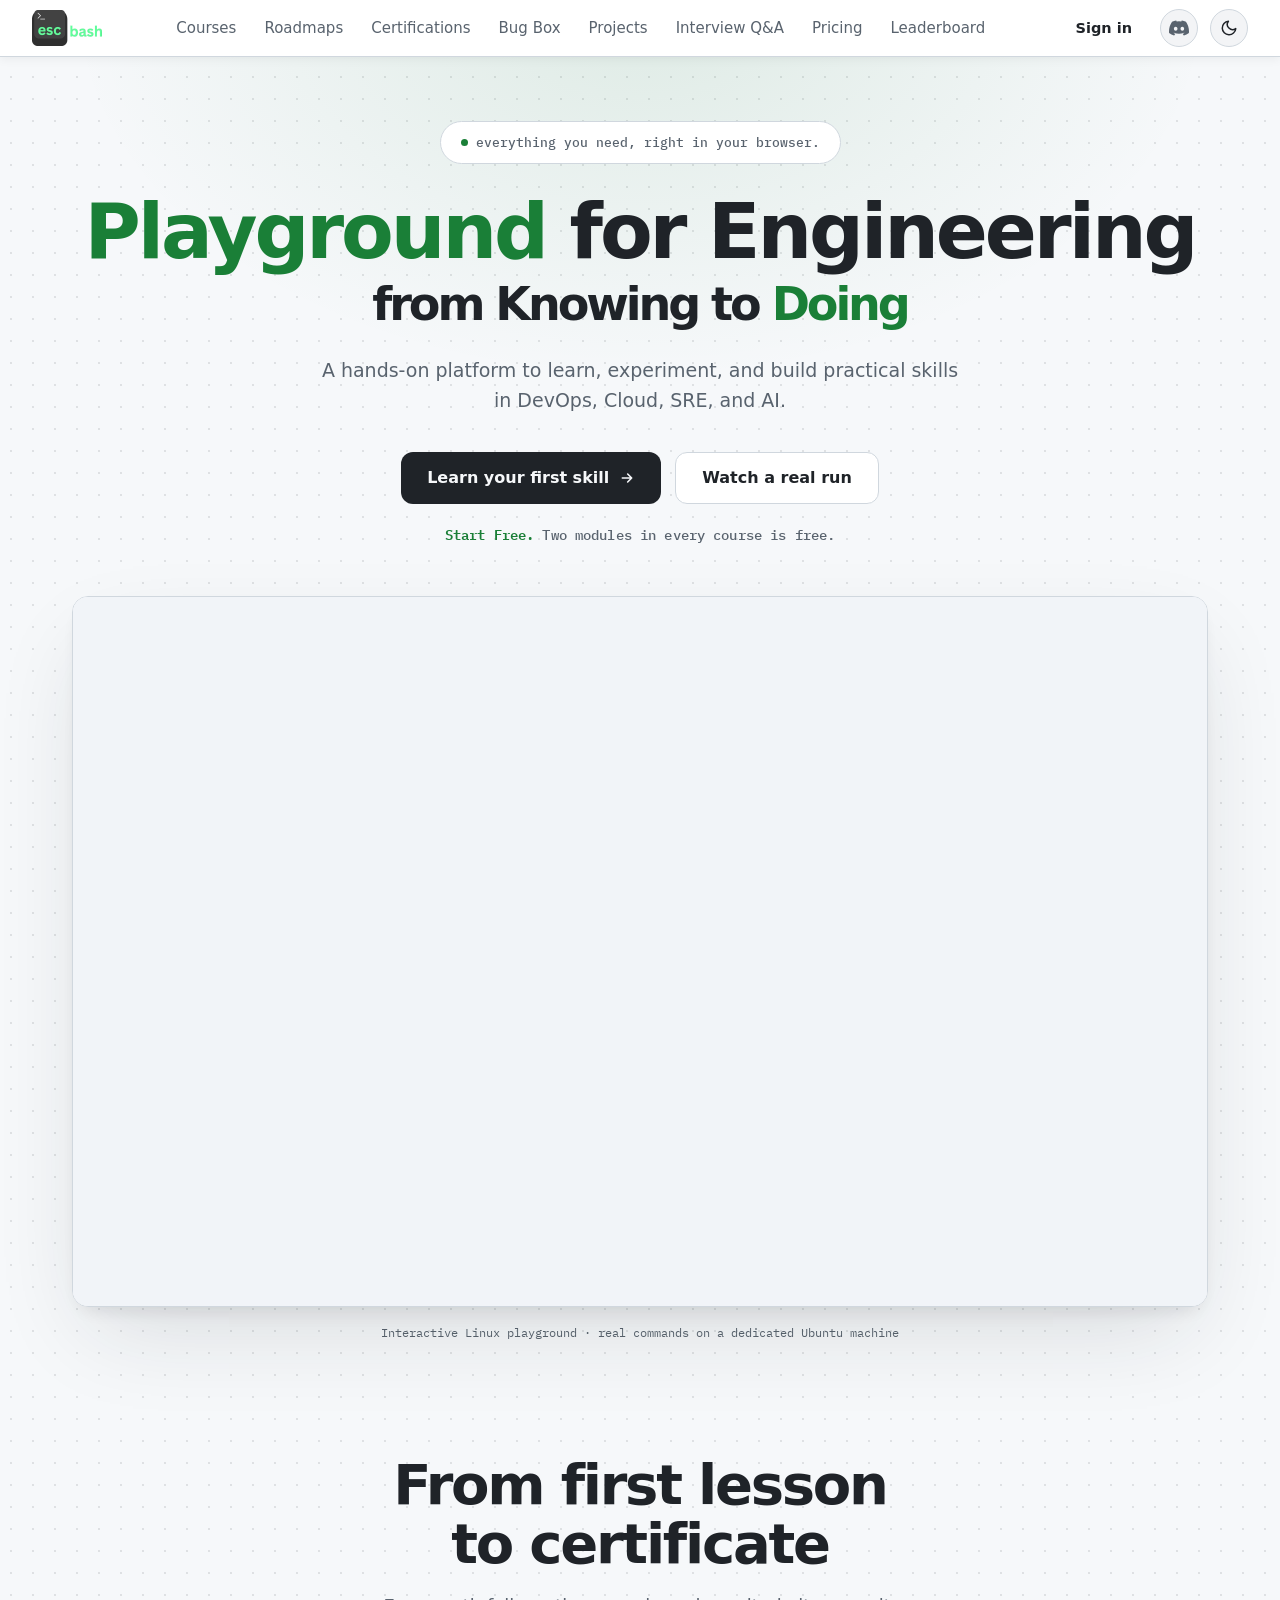
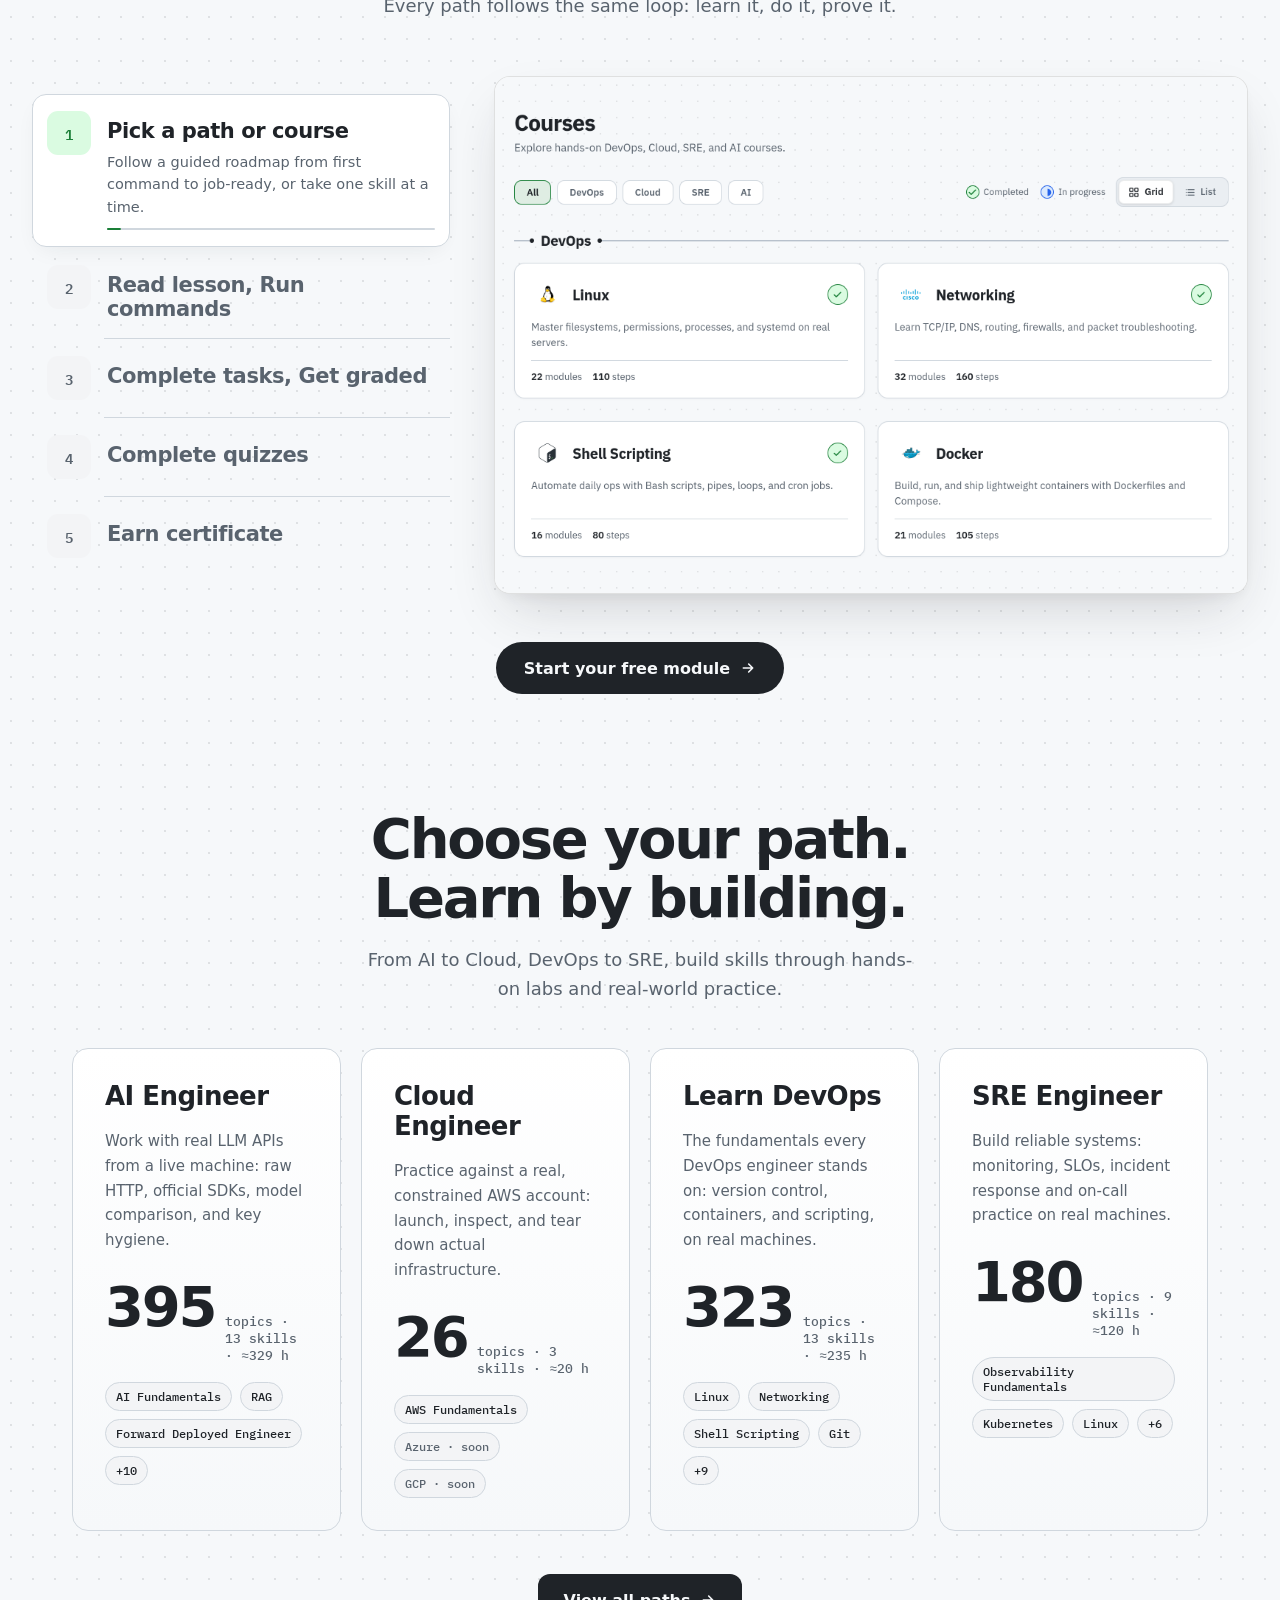
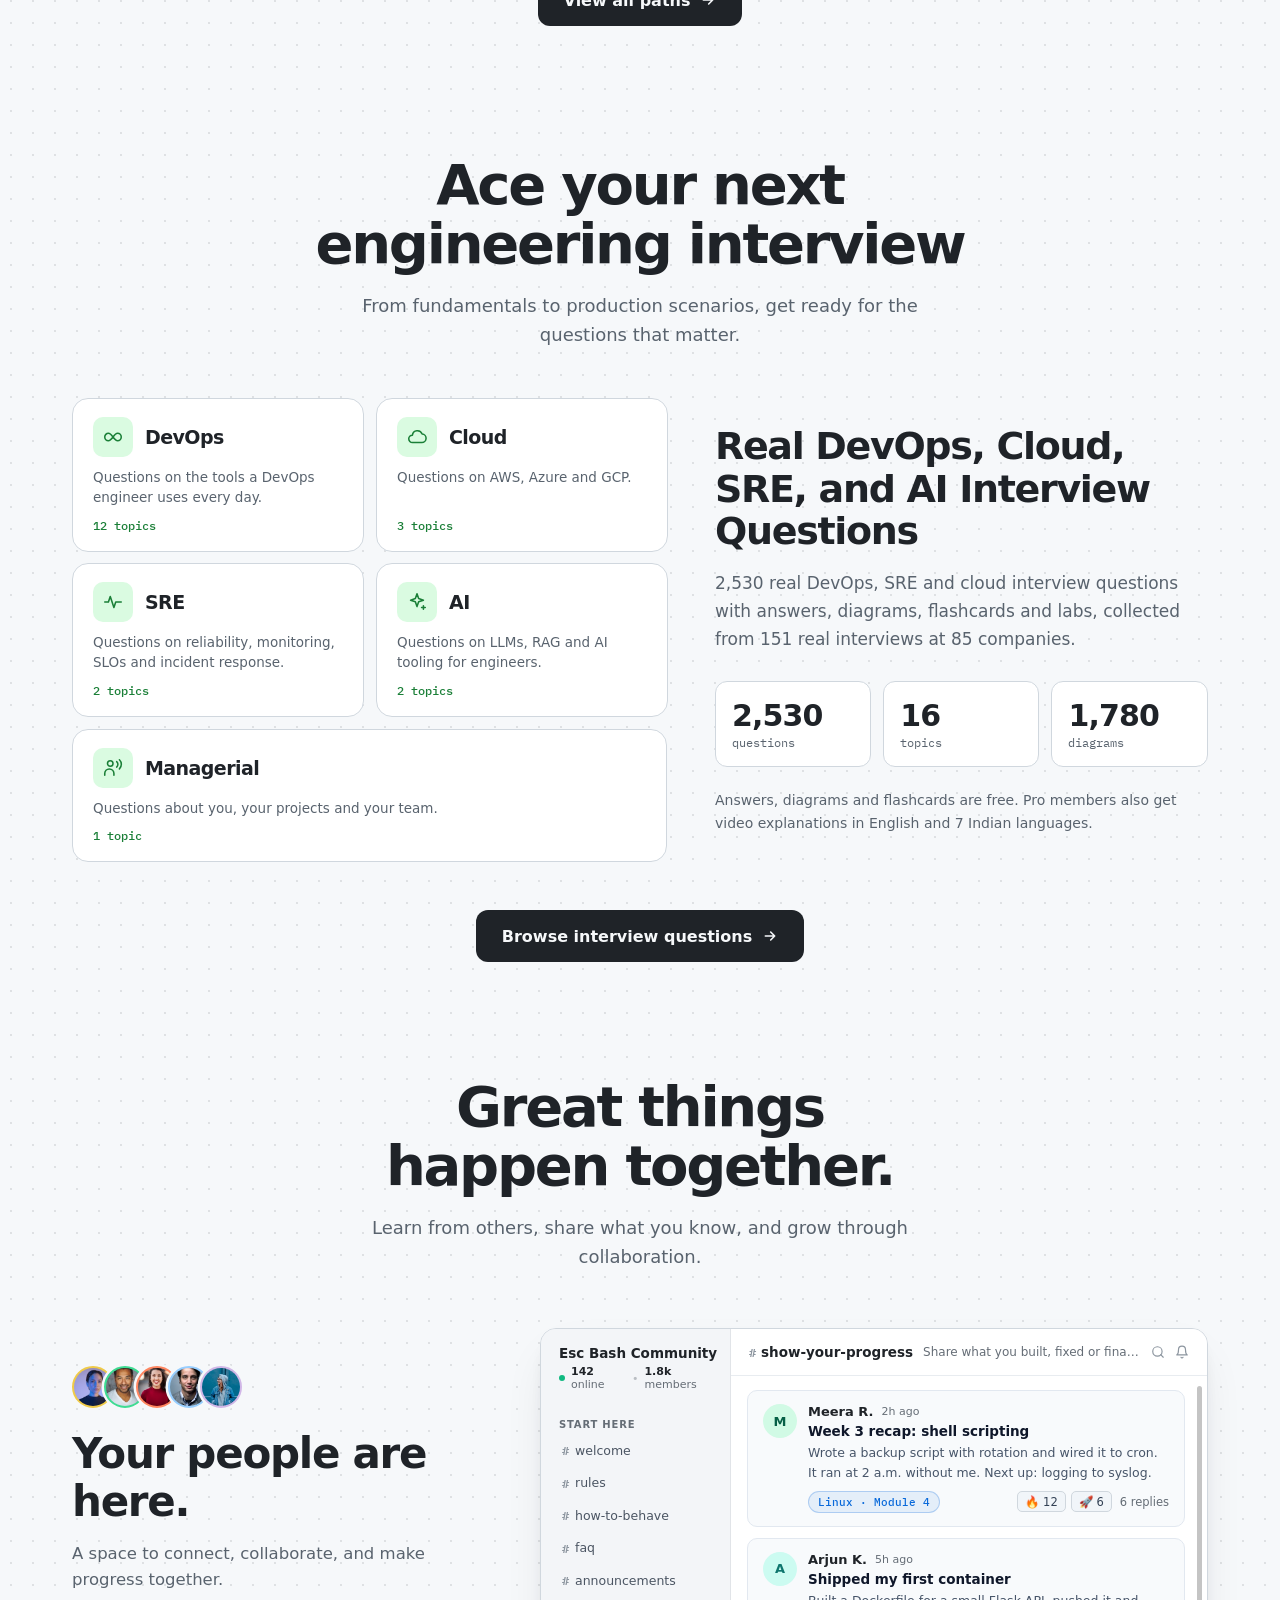
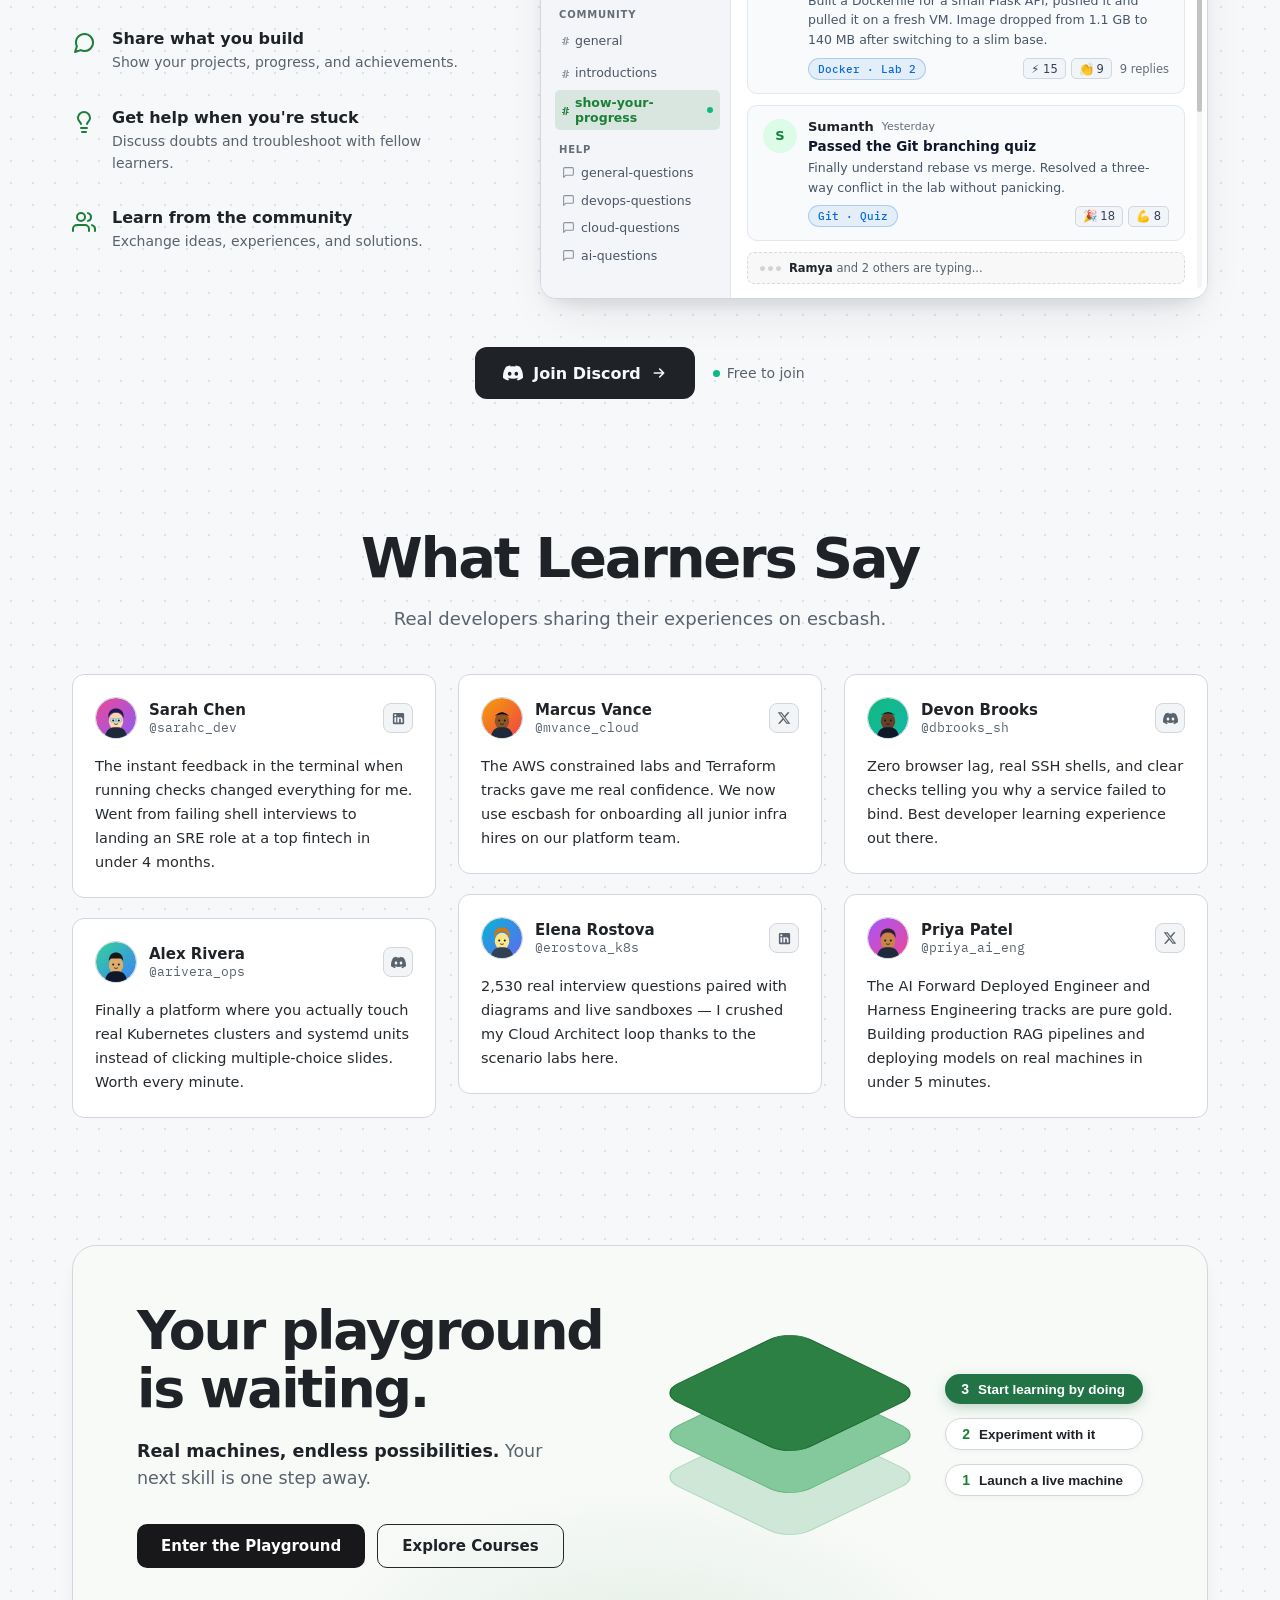
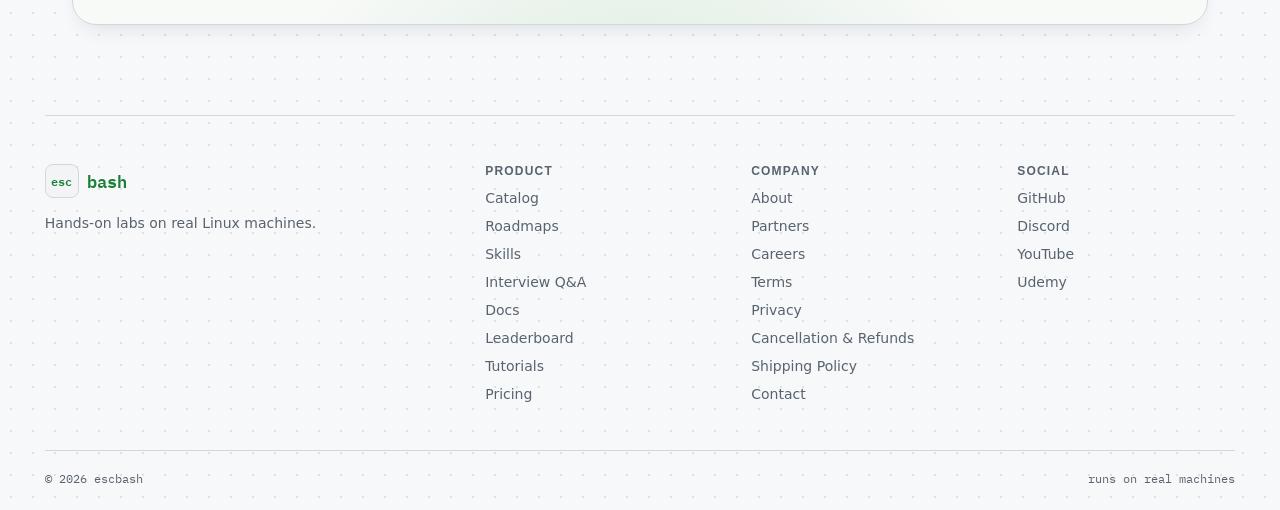
==== commit 1a150dd0: "Updated with responsive design" ====
--- a/index.html
+++ b/index.html
@@ -9,6 +9,7 @@
 
 <head>
   <meta charset="utf-8">
+  <meta name="viewport" content="width=device-width, initial-scale=1, viewport-fit=cover">
   <script src="JS/theme-init.js"></script>
   <title>escbash - playground for engineering</title>
   <link rel="stylesheet" href="CSS/escbash1.css">
@@ -19,7 +20,7 @@
 
 <body>
 <div id="dc-root"><div class="sc-host">
-    <div data-canvas-width="1440" data-canvas-height="4700" data-document-role="page" data-label="B · Lab Window" style="position: relative; color: var(--ink); font-family: Manrope, system-ui, sans-serif; min-height: 100%; overflow-x: clip;">
+    <div data-canvas-width="1440" data-canvas-height="4700" data-document-role="page" data-label="B · Lab Window" style="position: relative; color: var(--ink); font-family: Manrope, system-ui, sans-serif; min-height: 100%;">
 
       
       <header class="top-header">
@@ -61,7 +62,7 @@
               </svg>
             </button>
           </div>
-          <div class="cm-panel" id="courseMenuDropdown" role="region" aria-label="Courses menu" style="left: 0px; width: 640px;">
+          <div class="cm-panel" id="courseMenuDropdown" role="region" aria-label="Courses menu">
             <div class="cm-top">
               <div class="cm-switch" role="tablist" aria-label="Course tracks">
                 
@@ -193,7 +194,7 @@
               </a>
             </div>
           </div>
-          <div class="cm-panel" id="roadmapMenuDropdown" role="region" aria-label="Roadmaps menu" style="left: 0px; width: 640px;">
+          <div class="cm-panel" id="roadmapMenuDropdown" role="region" aria-label="Roadmaps menu">
             <div class="cm-top">
               <div class="cm-switch" role="tablist" aria-label="Roadmap tracks">
                 
@@ -345,16 +346,16 @@
 
       <div style="position: relative;">
         
-        <section id="top" class="fade-up visible" style="max-width: 1200px; margin: 0px auto; padding: 72px 32px 0px; text-align: center;">
+        <section id="top" class="fade-up visible landing-sec landing-hero">
           <span class="anim-badge" style="display: inline-flex; align-items: center; gap: 8px; padding: 12px 20px; border: 1px solid var(--line); border-radius: 999px; background: var(--surface); font: 500 13px &quot;IBM Plex Mono&quot;, monospace; color: var(--mute); position: static;"><span style="width: 7px; height: 7px; border-radius: 50%; background: var(--lamp);"></span>everything you need, right in
             your browser.</span>
-          <h1 class="anim-title" style="margin: 28px auto 0px; max-width: 1136px; font-size: clamp(26px, 6vw, 84px); line-height: 1.04; letter-spacing: -0.04em; font-weight: 800; text-wrap: balance; color: var(--ink);">
-            <span style="display: block; white-space: nowrap;"><span style="color: var(--lamp);">Playground</span> for
+          <h1 class="anim-title" style="margin: 28px auto 0px; max-width: 1136px; font-size: clamp(28px, 6vw, 84px); line-height: 1.04; letter-spacing: -0.04em; font-weight: 800; text-wrap: balance; color: var(--ink);">
+            <span class="hero-line-1" style="display: block;"><span style="color: var(--lamp);">Playground</span> for
               Engineering</span><span style="display: block; font-size: 0.6em; font-weight: 700; margin-top: 0.2em; color: var(--ink);">from Knowing to
               <span style="color: var(--lamp);">Doing</span></span>
           </h1>
-          <p class="anim-sub" style="margin: 26px auto 0px; max-width: 680px; font-size: 19px; line-height: 1.6; color: var(--mute); text-wrap: pretty;">
-            A hands-on platform to learn, experiment, and build practical skills<br>&nbsp;in DevOps, Cloud, SRE, and AI.
+          <p class="anim-sub" style="margin: 26px auto 0px; max-width: 680px; font-size: clamp(15.5px, 2.2vw, 19px); line-height: 1.6; color: var(--mute); text-wrap: pretty;">
+            A hands-on platform to learn, experiment, and build practical skills<br class="d-br"> in DevOps, Cloud, SRE, and AI.
           </p>
           <div class="anim-cta" style="margin-top: 36px; display: flex; flex-wrap: wrap; justify-content: center; gap: 14px;">
             <a href="#start" style="display: inline-flex; align-items: center; gap: 10px; min-height: 52px; padding: 0px 26px; border-radius: 12px; background: var(--ink); color: var(--bg); font-weight: 700; font-size: 16px;">Learn
@@ -370,7 +371,7 @@
         </section>
 
         
-        <section id="lab-window" class="fade-up visible" style="max-width: 1200px; margin: 56px auto 0px; padding: 0px 32px;">
+        <section id="lab-window" class="fade-up visible landing-lab-win">
           <div class="anim-hero-card" style="border: 1px solid var(--line); border-radius: 16px; background: var(--surface); overflow: hidden; box-shadow: 0 36px 90px -20px var(--term-shadow),var(--lift);">
             
             <div id="labScreenContainer" style="position: relative; width: 100%; aspect-ratio: 16 / 10; background: var(--term); overflow: hidden;">
@@ -430,7 +431,7 @@
         </section>
 
         
-        <section id="journey" style="max-width: 1320px; margin: 0px auto; padding: 128px 32px 0px;">
+        <section id="journey" class="landing-sec landing-journey">
           <div class="fade-up" style="text-align: center;">
             <h2 style="margin: 0px auto; max-width: 720px; font-size: clamp(32px, 4.6vw, 56px); letter-spacing: -0.04em; line-height: 1.06; font-weight: 800; text-wrap: balance; color: var(--ink);">
               From first lesson to certificate</h2>
@@ -545,31 +546,31 @@
                   </div>
                   <div class="jdeck-card" data-jcard="1" data-phase="0">
                     <div class="jdeck-phase jdeck-phase-0">
-                      <img class="jdeck-img jdeck-img-dark" src="images/journey/step-2-dark.png" alt="Read lesson in the escbash lab" loading="eager" decoding="async">
-                      <img class="jdeck-img jdeck-img-light" src="images/journey/step-2-light.png" alt="Read lesson in the escbash lab" loading="eager" decoding="async">
+                      <img class="jdeck-img jdeck-img-dark" src="images/journey/step-2-dark.png" alt="Read lesson in the escbash lab" loading=\"lazy\" decoding="async">
+                      <img class="jdeck-img jdeck-img-light" src="images/journey/step-2-light.png" alt="Read lesson in the escbash lab" loading=\"lazy\" decoding="async">
                     </div>
                     <div class="jdeck-phase jdeck-phase-1">
-                      <img class="jdeck-img jdeck-img-dark" src="images/journey/step-2b-dark.png" alt="Run commands in the live escbash terminal" loading="eager" decoding="async">
-                      <img class="jdeck-img jdeck-img-light" src="images/journey/step-2b-light.png" alt="Run commands in the live escbash terminal" loading="eager" decoding="async">
+                      <img class="jdeck-img jdeck-img-dark" src="images/journey/step-2b-dark.png" alt="Run commands in the live escbash terminal" loading=\"lazy\" decoding="async">
+                      <img class="jdeck-img jdeck-img-light" src="images/journey/step-2b-light.png" alt="Run commands in the live escbash terminal" loading=\"lazy\" decoding="async">
                     </div>
                   </div>
                   <div class="jdeck-card" data-jcard="2" data-phase="0">
                     <div class="jdeck-phase jdeck-phase-0">
-                      <img class="jdeck-img jdeck-img-dark" src="images/journey/step-3a-dark.png" alt="Complete tasks in the escbash lab" loading="eager" decoding="async">
-                      <img class="jdeck-img jdeck-img-light" src="images/journey/step-3a-light.png" alt="Complete tasks in the escbash lab" loading="eager" decoding="async">
+                      <img class="jdeck-img jdeck-img-dark" src="images/journey/step-3a-dark.png" alt="Complete tasks in the escbash lab" loading=\"lazy\" decoding="async">
+                      <img class="jdeck-img jdeck-img-light" src="images/journey/step-3a-light.png" alt="Complete tasks in the escbash lab" loading=\"lazy\" decoding="async">
                     </div>
                     <div class="jdeck-phase jdeck-phase-1">
-                      <img class="jdeck-img jdeck-img-dark" src="images/journey/step-3-dark.png" alt="Tasks graded and passed in the escbash lab" loading="eager" decoding="async">
-                      <img class="jdeck-img jdeck-img-light" src="images/journey/step-3-light.png" alt="Tasks graded and passed in the escbash lab" loading="eager" decoding="async">
+                      <img class="jdeck-img jdeck-img-dark" src="images/journey/step-3-dark.png" alt="Tasks graded and passed in the escbash lab" loading=\"lazy\" decoding="async">
+                      <img class="jdeck-img jdeck-img-light" src="images/journey/step-3-light.png" alt="Tasks graded and passed in the escbash lab" loading=\"lazy\" decoding="async">
                     </div>
                   </div>
                   <div class="jdeck-card" data-jcard="3">
-                    <img class="jdeck-img jdeck-img-dark" src="images/journey/step-4-dark.png" alt="Complete quizzes with instant explanations" loading="eager" decoding="async">
-                    <img class="jdeck-img jdeck-img-light" src="images/journey/step-4-light.png" alt="Complete quizzes with instant explanations" loading="eager" decoding="async">
+                    <img class="jdeck-img jdeck-img-dark" src="images/journey/step-4-dark.png" alt="Complete quizzes with instant explanations" loading=\"lazy\" decoding="async">
+                    <img class="jdeck-img jdeck-img-light" src="images/journey/step-4-light.png" alt="Complete quizzes with instant explanations" loading=\"lazy\" decoding="async">
                   </div>
                   <div class="jdeck-card" data-jcard="4">
-                    <img class="jdeck-img jdeck-img-dark" src="images/journey/step-5-dark.png" alt="Earn a verified certificate of completion" loading="eager" decoding="async">
-                    <img class="jdeck-img jdeck-img-light" src="images/journey/step-5-light.png" alt="Earn a verified certificate of completion" loading="eager" decoding="async">
+                    <img class="jdeck-img jdeck-img-dark" src="images/journey/step-5-dark.png" alt="Earn a verified certificate of completion" loading=\"lazy\" decoding="async">
+                    <img class="jdeck-img jdeck-img-light" src="images/journey/step-5-light.png" alt="Earn a verified certificate of completion" loading=\"lazy\" decoding="async">
                   </div>
                 </div>
               </div>
@@ -584,7 +585,7 @@
         </section>
 
         
-        <section id="paths" style="max-width: 1200px; margin: 0px auto; padding: 128px 32px 0px;">
+        <section id="paths" class="landing-sec">
           <div class="fade-up" style="text-align: center;">
             <h2 style="margin: 0px auto; max-width: 720px; font-size: clamp(32px, 4.6vw, 56px); letter-spacing: -0.04em; line-height: 1.06; font-weight: 800; text-wrap: balance; color: var(--ink);">
               Choose your path. Learn by building.
@@ -650,7 +651,7 @@
         </section>
 
         
-        <section id="interview-qa" style="max-width: 1200px; margin: 0px auto; padding: 128px 32px 0px;">
+        <section id="interview-qa" class="landing-sec">
           <div class="fade-up" style="text-align: center;">
             <h2 style="margin: 14px auto 0px; max-width: 760px; font-size: clamp(32px, 4.6vw, 56px); letter-spacing: -0.04em; line-height: 1.06; font-weight: 800; text-wrap: balance; color: var(--ink);">
               Ace your next engineering interview</h2>
@@ -737,16 +738,16 @@
         </section>
 
         
-        <section id="community" style="max-width: 1200px; margin: 0px auto; padding: 128px 32px 0px;">
+        <section id="community" class="landing-sec">
           <div class="fade-up" style="text-align: center;">
-            <h2 style="margin: 0px auto; max-width: 760px; font-size: clamp(32px, 4.6vw, 56px); letter-spacing: -0.04em; line-height: 1.06; font-weight: 800; text-wrap: balance; color: var(--ink);">
-              Great things<br>happen together.</h2>
-            <p style="margin: 18px auto 0px; max-width: 580px; font-size: 18px; line-height: 1.6; color: var(--mute);">Learn from
+            <h2 style="margin: 0px auto; max-width: 760px; font-size: clamp(28px, 4.6vw, 56px); letter-spacing: -0.04em; line-height: 1.06; font-weight: 800; text-wrap: balance; color: var(--ink);">
+              Great things<br class="d-br"> happen together.</h2>
+            <p style="margin: 18px auto 0px; max-width: 580px; font-size: clamp(15.5px, 2vw, 18px); line-height: 1.6; color: var(--mute);">Learn from
               others, share what you know, and grow through collaboration.</p>
           </div>
-          <div style="margin-top: 56px; display: flex; flex-wrap: wrap; gap: 48px; align-items: center;">
+          <div class="comm-split" style="margin-top: 56px; display: flex; flex-wrap: wrap; gap: 48px; align-items: center;">
             
-            <div class="fade-up delay-1" style="flex: 1 1 360px; max-width: 420px; min-width: 280px; display: flex; flex-direction: column; justify-content: center;">
+            <div class="fade-up delay-1" style="flex: 1 1 360px; max-width: 420px; min-width: 0; display: flex; flex-direction: column; justify-content: center;">
               
               <div style="display: flex; align-items: center;">
                 <div class="comm-avatar-ring" style="border: 2.5px solid rgb(240, 203, 73); z-index: 1; background: rgb(240, 203, 73);">
@@ -826,7 +827,7 @@
             </div>
 
             
-            <div class="fade-up delay-2" style="flex: 1.6 1 540px; min-width: 300px;">
+            <div class="fade-up delay-2" style="flex: 1.6 1 540px; min-width: 0;">
               <div class="comm-mockup">
                 
                 <div class="comm-sidebar">
@@ -1025,7 +1026,7 @@
         </section>
 
         
-        <section id="voices" style="max-width: 1200px; margin: 0px auto; padding: 128px 32px 0px;">
+        <section id="voices" class="landing-sec">
           <div class="fade-up" style="text-align: center;">
             <h2 style="margin: 14px auto 0px; max-width: 760px; font-size: clamp(32px, 4.6vw, 56px); letter-spacing: -0.04em; line-height: 1.06; font-weight: 800; text-wrap: balance; color: var(--ink);">
               What Learners Say</h2>
@@ -1206,9 +1207,9 @@
         </section>
 
         
-        <section id="start" class="fade-up" style="max-width: 1200px; margin: 128px auto 0px; padding: 0px 32px;">
+        <section id="start" class="fade-up landing-start">
           <div class="cta-card">
-            <div style="position: absolute; left: 50%; bottom: -260px; width: 700px; height: 400px; margin-left: -350px; background: radial-gradient(closest-side,color-mix(in srgb, var(--lamp) var(--glow), transparent),transparent); pointer-events: none;">
+            <div style="position: absolute; left: 50%; bottom: -260px; width: min(700px, 100%); height: 400px; transform: translateX(-50%); background: radial-gradient(closest-side,color-mix(in srgb, var(--lamp) var(--glow), transparent),transparent); pointer-events: none;">
             </div>
             <div class="cta-split">
               <div class="cta-copy">
@@ -1256,8 +1257,8 @@
         </section>
 
         
-        <footer class="foot fade-up" style="width: 100%; margin: 96px 0px 0px; padding: 0px clamp(20px, 3.5vw, 48px) 24px; box-sizing: border-box; height: auto;">
-          <div class="foot-grid" style="border-top: 1px solid var(--line); padding-top: 48px; display: grid; grid-template-columns: minmax(240px, 1.8fr) repeat(3, minmax(140px, 1fr)); gap: clamp(24px, 4vw, 48px);">
+        <footer class="foot fade-up">
+          <div class="foot-grid">
             <div style="max-width: 320px;">
               <a href="index.html" aria-label="escbash home" style="display: inline-flex; align-items: center; gap: 8px;"><span style="display: inline-flex; align-items: center; justify-content: center; width: 34px; height: 34px; border-radius: 8px; background: var(--pill-bg); border: 1px solid var(--line); color: var(--lamp); font: 600 12px &quot;IBM Plex Mono&quot;, monospace;">esc</span><span style="font: 600 17px &quot;IBM Plex Mono&quot;, monospace; color: var(--lamp);">bash</span></a>
               <p style="margin: 14px 0px 0px; color: var(--mute); font-size: 14px; line-height: 1.6;">Hands-on labs on real Linux
--- a/CSS/escbash1.css
+++ b/CSS/escbash1.css
@@ -538,8 +538,43 @@
   }
 }
 
+img,
+svg,
+video {
+  max-width: 100%;
+}
+
+.landing-sec {
+  max-width: 1200px;
+  margin: 0 auto;
+  padding: clamp(56px, 9vw, 128px) clamp(16px, 4vw, 32px) 0;
+}
+
+.landing-hero {
+  padding-top: clamp(32px, 5vw, 72px);
+  text-align: center;
+}
+
+.landing-journey {
+  max-width: 1320px;
+}
+
+.landing-lab-win {
+  max-width: 1200px;
+  margin: clamp(32px, 4vw, 56px) auto 0;
+  padding: 0 clamp(16px, 4vw, 32px);
+}
+
+.landing-start {
+  max-width: 1200px;
+  margin: clamp(56px, 9vw, 128px) auto 0;
+  padding: 0 clamp(16px, 4vw, 32px);
+}
+
 .foot {
   width: 100%;
+  margin: clamp(56px, 7vw, 96px) 0 0;
+  padding: 0 clamp(16px, 3.5vw, 48px) 24px;
   box-sizing: border-box;
 }
 
@@ -551,17 +586,58 @@
   gap: clamp(24px, 4vw, 48px);
 }
 
-@media (max-width: 960px) {
+@media (max-width: 1024px) {
   .foot-grid {
-    grid-template-columns: repeat(2, 1fr) !important;
-    gap: 40px 32px !important;
-  }
-}
-
-@media (max-width: 540px) {
+    grid-template-columns: repeat(2, 1fr);
+    gap: 40px 32px;
+  }
+}
+
+@media (max-width: 768px) {
+  .comm-sidebar {
+    display: none;
+  }
+  .comm-split {
+    gap: 28px !important;
+    margin-top: 32px !important;
+  }
+}
+
+@media (max-width: 640px) {
+  .d-br {
+    display: none;
+  }
   .foot-grid {
-    grid-template-columns: 1fr !important;
-    gap: 36px !important;
+    grid-template-columns: 1fr;
+    gap: 32px;
+  }
+}
+
+@media (max-width: 480px) {
+  .pcard {
+    padding: 20px !important;
+  }
+  .pcard > div:nth-of-type(1) {
+    flex-wrap: wrap;
+    gap: 6px 10px !important;
+  }
+  .pcard > div:nth-of-type(1) > span:first-child {
+    font-size: 40px !important;
+  }
+  .cta-pill {
+    white-space: normal;
+    text-align: center;
+  }
+  .hero-splash-tile {
+    width: 56px;
+    height: 56px;
+    margin-bottom: 8px;
+  }
+  .hero-splash-title {
+    font-size: 16px;
+  }
+  .hero-splash-sub {
+    font-size: 12px;
   }
 }
 
@@ -944,7 +1020,7 @@
 }
 
 html {
-  scroll-padding-top: calc(76px + env(safe-area-inset-top, 0px));
+  scroll-padding-top: calc(var(--header-h, 76px) + env(safe-area-inset-top, 0px));
   scroll-behavior: smooth;
   box-sizing: border-box;
   min-height: 100%;
@@ -1872,40 +1948,76 @@
   }
 }
 
-@media (max-width: 960px) {
+@media (max-width: 1120px) {
+  .header-inner {
+    gap: 12px;
+  }
+
   .nav-links {
     gap: 14px;
   }
 
-  .nav-link {
-    font-size: 14px;
-  }
-
+  .nav-link,
   .nav-link.course-trigger {
     font-size: 14px;
   }
 }
 
+.nav-hamburger {
+  display: none;
+  align-items: center;
+  justify-content: center;
+  width: 44px;
+  height: 44px;
+  padding: 0;
+  border-radius: 10px;
+  border: 1px solid var(--line);
+  background: #f3f4f6;
+  color: var(--ink);
+  cursor: pointer;
+  flex-shrink: 0;
+  transition: border-color 0.15s ease, background 0.15s ease;
+}
+
+.nav-hamburger:hover {
+  border-color: var(--ink);
+  background: var(--surface);
+}
+
+:root[data-theme="dark"] .nav-hamburger {
+  background: #2d2d31;
+  border-color: #46464d;
+  color: var(--ink);
+}
+
+@media (prefers-color-scheme: dark) {
+  :root:not([data-theme="light"]) .nav-hamburger {
+    background: #2d2d31;
+    border-color: #46464d;
+    color: var(--ink);
+  }
+}
+
+@media (max-height: 500px) {
+  .top-header {
+    position: relative;
+  }
+}
+
 @media (max-width: 768px) {
   .header-inner {
-    flex-wrap: wrap;
+    flex-wrap: nowrap;
     padding-top: 8px;
     padding-bottom: 8px;
-    gap: 12px;
+    gap: 10px;
   }
 
   .nav-links {
-    order: 3;
-    width: 100%;
-    justify-content: flex-start;
-    overflow-x: auto;
-    padding-bottom: 4px;
-    gap: 16px;
-    -webkit-overflow-scrolling: touch;
-  }
-
-  .nav-links::-webkit-scrollbar {
     display: none;
+  }
+
+  .nav-hamburger {
+    display: inline-flex;
   }
 
   .cm-panel {
@@ -1915,6 +2027,10 @@
     border-top: 1px solid var(--line);
     border-radius: 14px;
     top: calc(100% + 6px);
+    max-height: calc(100vh - 84px);
+    max-height: calc(100dvh - var(--header-h, 76px) - 16px);
+    display: flex;
+    flex-direction: column;
   }
 
   .cm-switch {
@@ -1923,23 +2039,239 @@
 
   .cm-grid {
     grid-template-columns: minmax(0, 1fr);
-    max-height: 58vh;
+    flex: 1 1 auto;
     overflow-y: auto;
   }
+
+  .cm-foot {
+    flex-wrap: wrap;
+    gap: 8px;
+  }
+}
+
+@media (max-width: 480px) {
+  .brand-logo {
+    height: 30px;
+  }
+
+  .top-actions {
+    gap: 8px;
+  }
+
+  .nav-signin {
+    padding: 6px 10px;
+    font-size: 13.5px;
+    white-space: nowrap;
+  }
+}
+
+/* Mobile Slide-Over Drawer */
+.mob-drawer-backdrop {
+  display: none;
+  position: fixed;
+  inset: 0;
+  background: rgba(0, 0, 0, 0.45);
+  backdrop-filter: blur(2px);
+  z-index: 9990;
+  opacity: 0;
+  visibility: hidden;
+  pointer-events: none;
+  transition: opacity 0.2s ease, visibility 0.2s ease;
+}
+
+.mob-drawer-backdrop.open {
+  opacity: 1;
+  visibility: visible;
+  pointer-events: auto;
+}
+
+.mob-drawer {
+  display: none;
+  position: fixed;
+  top: 0;
+  right: 0;
+  bottom: 0;
+  width: min(86vw, 340px);
+  height: 100vh;
+  height: 100dvh;
+  background: var(--surface);
+  border-left: 1px solid var(--line);
+  box-shadow: -12px 0 36px rgba(0, 0, 0, 0.18);
+  z-index: 9995;
+  flex-direction: column;
+  overflow-y: auto;
+  overscroll-behavior: contain;
+  padding: calc(12px + env(safe-area-inset-top, 0px)) 16px calc(24px + env(safe-area-inset-bottom, 0px));
+  box-sizing: border-box;
+  transform: translateX(100%);
+  visibility: hidden;
+  pointer-events: none;
+  transition: transform 0.24s cubic-bezier(0.22, 1, 0.36, 1), visibility 0.24s ease;
+}
+
+@media (max-width: 768px) {
+  .mob-drawer-backdrop {
+    display: block;
+  }
+
+  .mob-drawer.open {
+    display: flex;
+  }
+}
+
+.mob-drawer.open {
+  transform: translateX(0);
+  visibility: visible;
+  pointer-events: auto;
+}
+
+@media (prefers-reduced-motion: reduce) {
+  .mob-drawer-backdrop,
+  .mob-drawer {
+    transition: none;
+  }
+}
+
+.mob-drawer-head {
+  display: flex;
+  align-items: center;
+  justify-content: space-between;
+  gap: 12px;
+  padding-bottom: 12px;
+  border-bottom: 1px solid var(--line);
+  margin-bottom: 10px;
+}
+
+.mob-drawer-title {
+  font-family: "IBM Plex Mono", ui-monospace, monospace;
+  font-size: 13px;
+  font-weight: 600;
+  color: var(--mute);
+  text-transform: uppercase;
+  letter-spacing: 0.06em;
+}
+
+.mob-drawer-close {
+  width: 44px;
+  height: 44px;
+  border-radius: 10px;
+  border: 1px solid var(--line);
+  background: transparent;
+  color: var(--ink);
+  display: inline-flex;
+  align-items: center;
+  justify-content: center;
+  cursor: pointer;
+}
+
+.mob-nav-list {
+  display: flex;
+  flex-direction: column;
+  gap: 4px;
+}
+
+.mob-nav-link,
+.mob-acc-btn {
+  width: 100%;
+  min-height: 44px;
+  padding: 10px 12px;
+  border-radius: 10px;
+  border: 0;
+  background: transparent;
+  color: var(--ink);
+  font: inherit;
+  font-size: 15px;
+  font-weight: 600;
+  text-decoration: none;
+  display: flex;
+  align-items: center;
+  justify-content: space-between;
+  gap: 8px;
+  text-align: left;
+  cursor: pointer;
+}
+
+.mob-nav-link:hover,
+.mob-acc-btn:hover,
+.mob-nav-link.active {
+  background: color-mix(in srgb, var(--ink) 6%, transparent);
+}
+
+.mob-nav-link.active {
+  color: var(--lamp);
+}
+
+.mob-acc-chevron {
+  transition: transform 0.2s ease;
+  flex-shrink: 0;
+}
+
+.mob-acc-btn[aria-expanded="true"] .mob-acc-chevron {
+  transform: rotate(180deg);
+}
+
+.mob-acc-panel {
+  display: none;
+  flex-direction: column;
+  gap: 8px;
+  padding: 6px 0 10px;
+}
+
+.mob-acc-panel.open {
+  display: flex;
+}
+
+.mob-acc-panel .cm-switch {
+  grid-template-columns: repeat(2, 1fr);
+  gap: 6px;
+}
+
+.mob-acc-panel .cm-tab {
+  padding: 8px 6px;
+  font-size: 12px;
+  min-height: 40px;
+  white-space: normal;
+  flex-wrap: wrap;
+}
+
+.mob-acc-panel .cm-grid {
+  grid-template-columns: minmax(0, 1fr);
+  padding: 4px 0;
+  max-height: none;
+}
+
+.mob-acc-panel .cm-foot {
+  padding: 8px 10px;
+  border-radius: 10px;
+  border: 1px solid var(--line);
+  flex-wrap: wrap;
+  gap: 8px;
+}
+
+.mob-acc-panel .cm-cli {
+  display: none;
+}
+
+.mob-acc-panel .cm-all {
+  width: 100%;
+  justify-content: center;
+  min-height: 40px;
 }
 
 .toast {
   position: fixed;
   left: 50%;
-  bottom: calc(24px + env(safe-area-inset-bottom, 0px));
+  bottom: calc(16px + env(safe-area-inset-bottom, 0px));
   transform: translateX(-50%);
+  max-width: calc(100vw - 32px);
+  text-align: center;
   background: var(--ink);
   color: var(--bg);
   padding: 10px 16px;
   border-radius: 10px;
   font-size: 14px;
   font-weight: 600;
-  z-index: 300;
+  z-index: 100010;
   box-shadow: var(--lift);
 }
 
@@ -3014,15 +3346,17 @@
   }
 }
 
-/* Layout baseline that the design-component runtime used to inject. */
+/* Layout baseline */
 html,
 body {
-  height: 100%;
+  height: auto;
+  min-height: 100%;
 }
 
 #dc-root,
 #dc-root > .sc-host {
-  height: 100%;
+  height: auto;
+  min-height: 100%;
 }
 
 @media print {
@@ -3055,3 +3389,56 @@
     transition-duration: 0s !important;
   }
 }
+
+/* ===== PHASE 7 TOUCH TARGETS ===== */
+@media (pointer: coarse) {
+  .nav-icon-btn,
+  .tbtn.theme-toggle,
+  .user-btn {
+    width: 44px;
+    height: 44px;
+  }
+  .cm-all {
+    min-height: 40px;
+  }
+}
+
+/* ===== MOBILE CENTERED FOOTER & OVERFLOW-X CLIP ===== */
+
+@media (max-width: 380px) {
+  .header-inner {
+    gap: 6px !important;
+  }
+  .brand-logo {
+    height: 26px !important;
+  }
+  .top-actions {
+    gap: 6px !important;
+  }
+  .nav-signin {
+    padding: 5px 8px !important;
+    font-size: 13px !important;
+  }
+}
+
+@media (max-width: 640px) {
+  .foot-grid {
+    grid-template-columns: 1fr !important;
+    gap: 32px !important;
+    justify-items: center;
+    text-align: center;
+  }
+  .foot-grid > div:first-child {
+    margin-inline: auto;
+    display: flex;
+    flex-direction: column;
+    align-items: center;
+  }
+  .foot-col {
+    align-items: center;
+  }
+  .foot > div:last-child {
+    justify-content: center !important;
+    text-align: center;
+  }
+}
